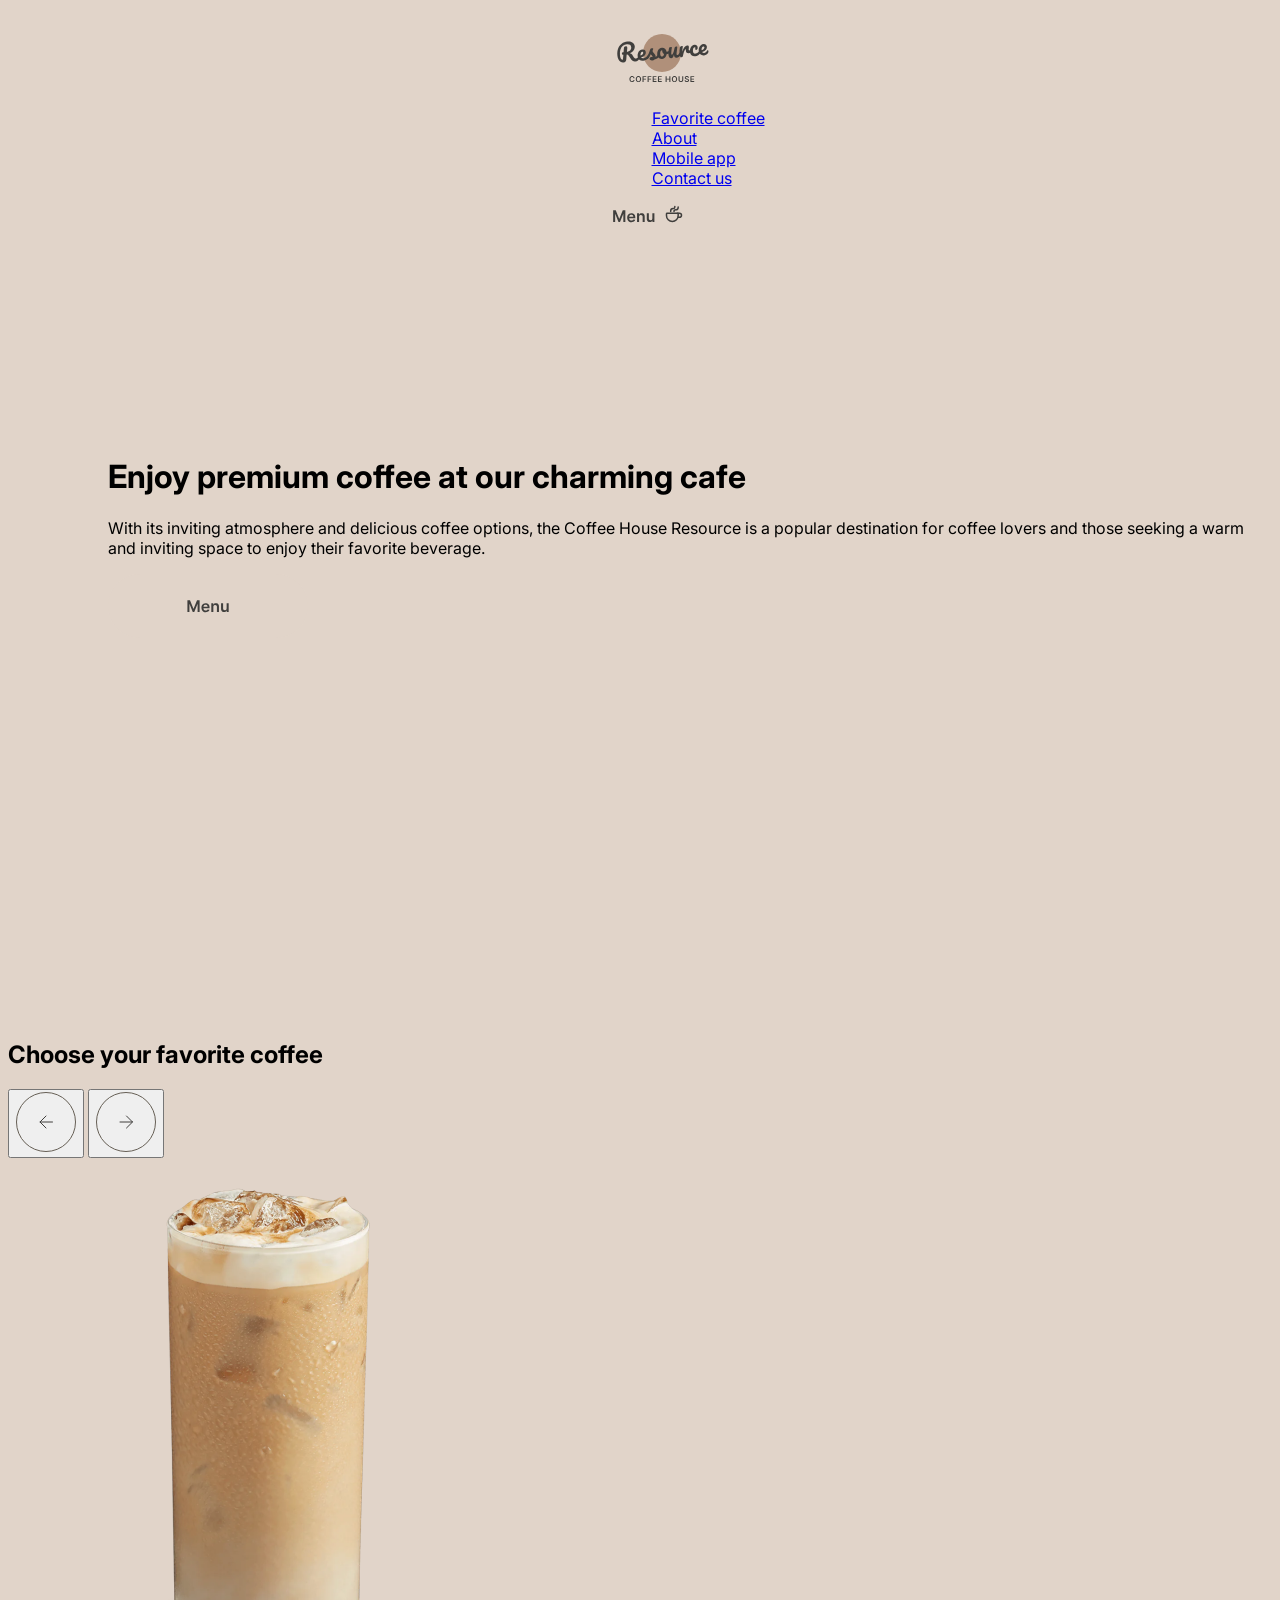
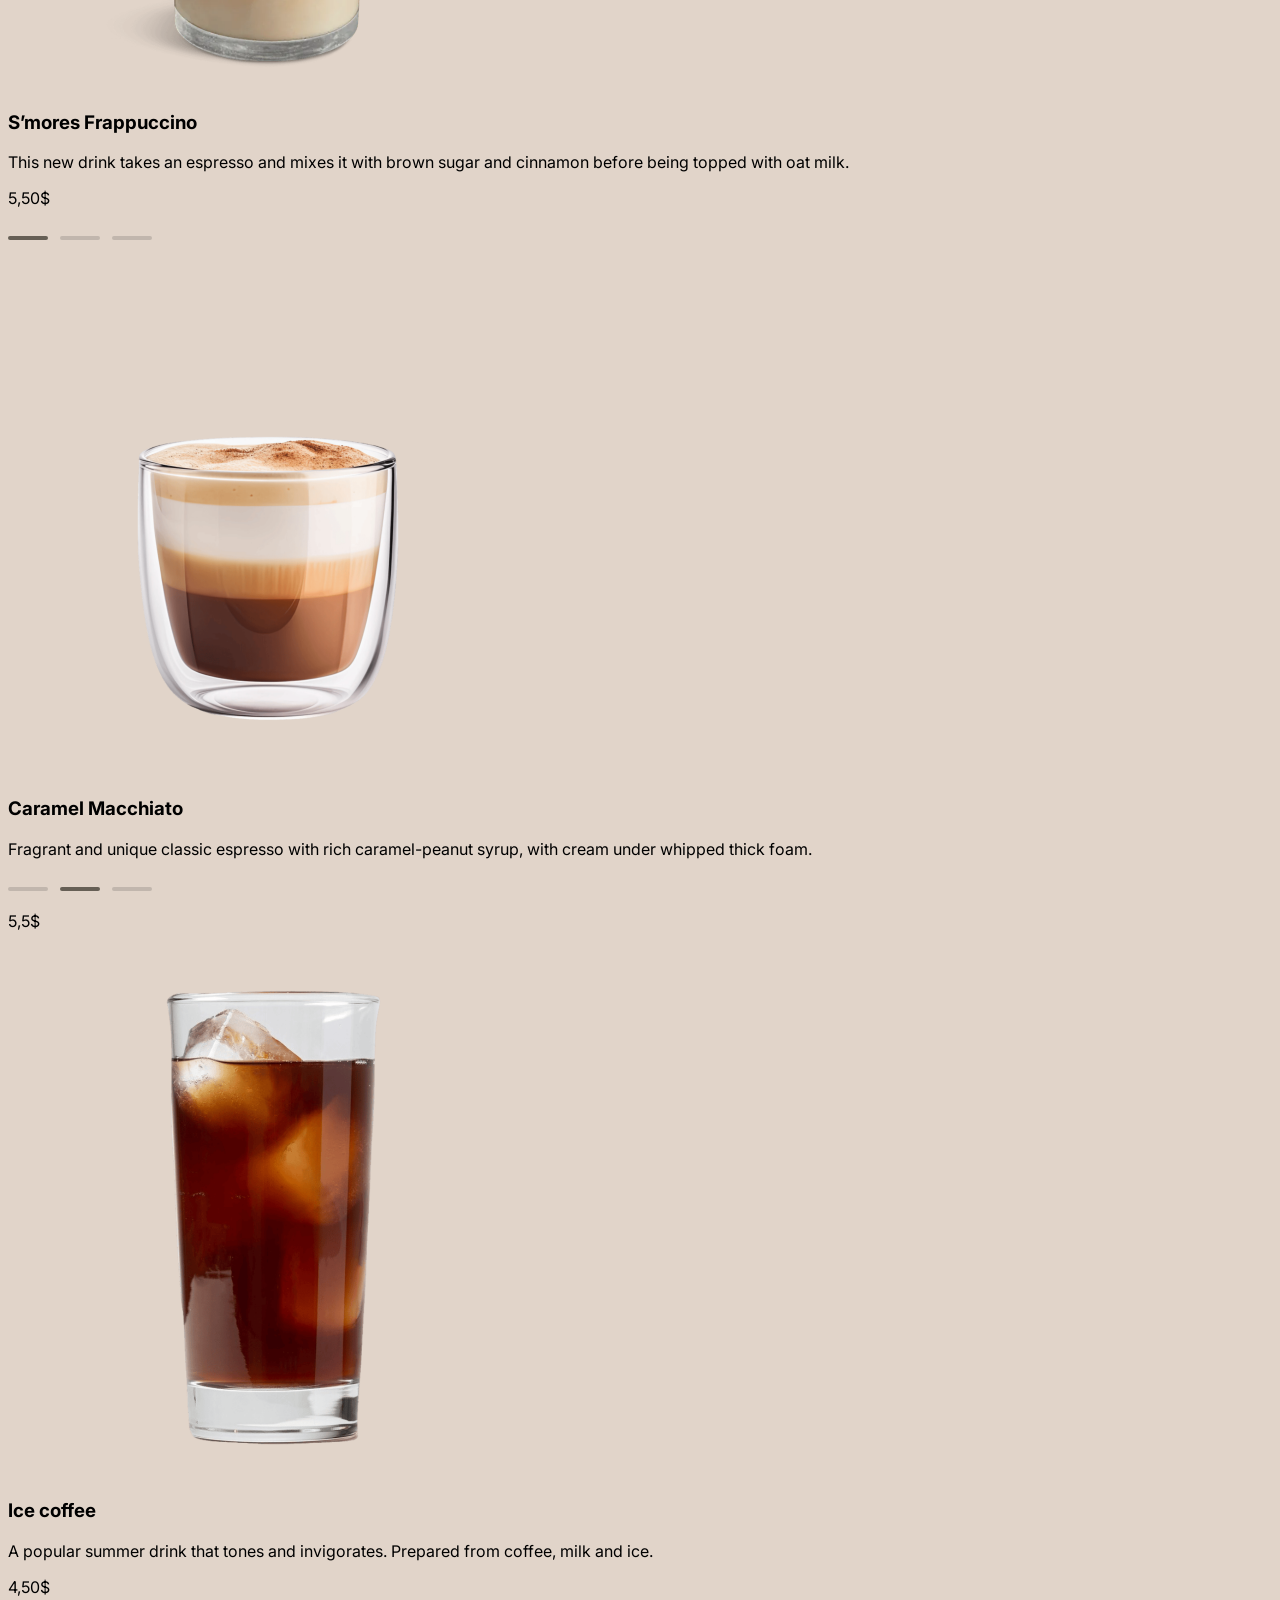
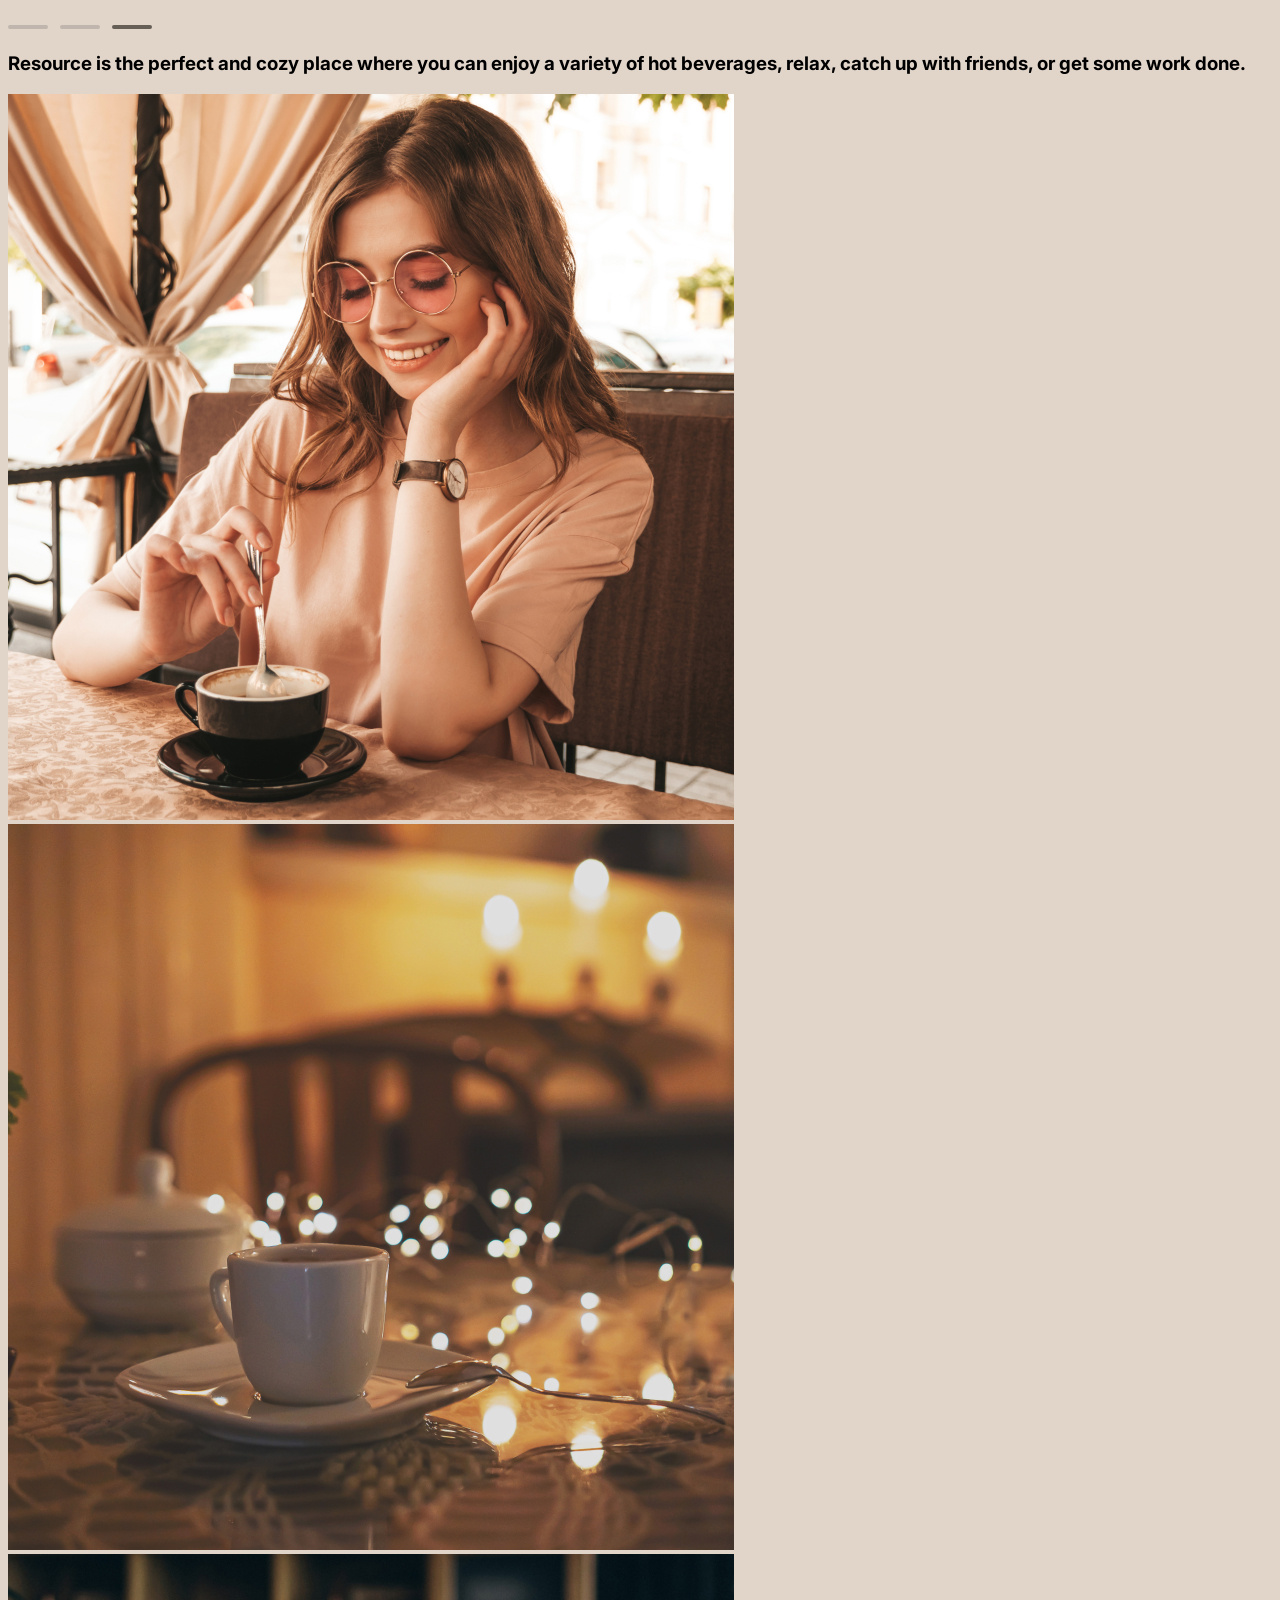
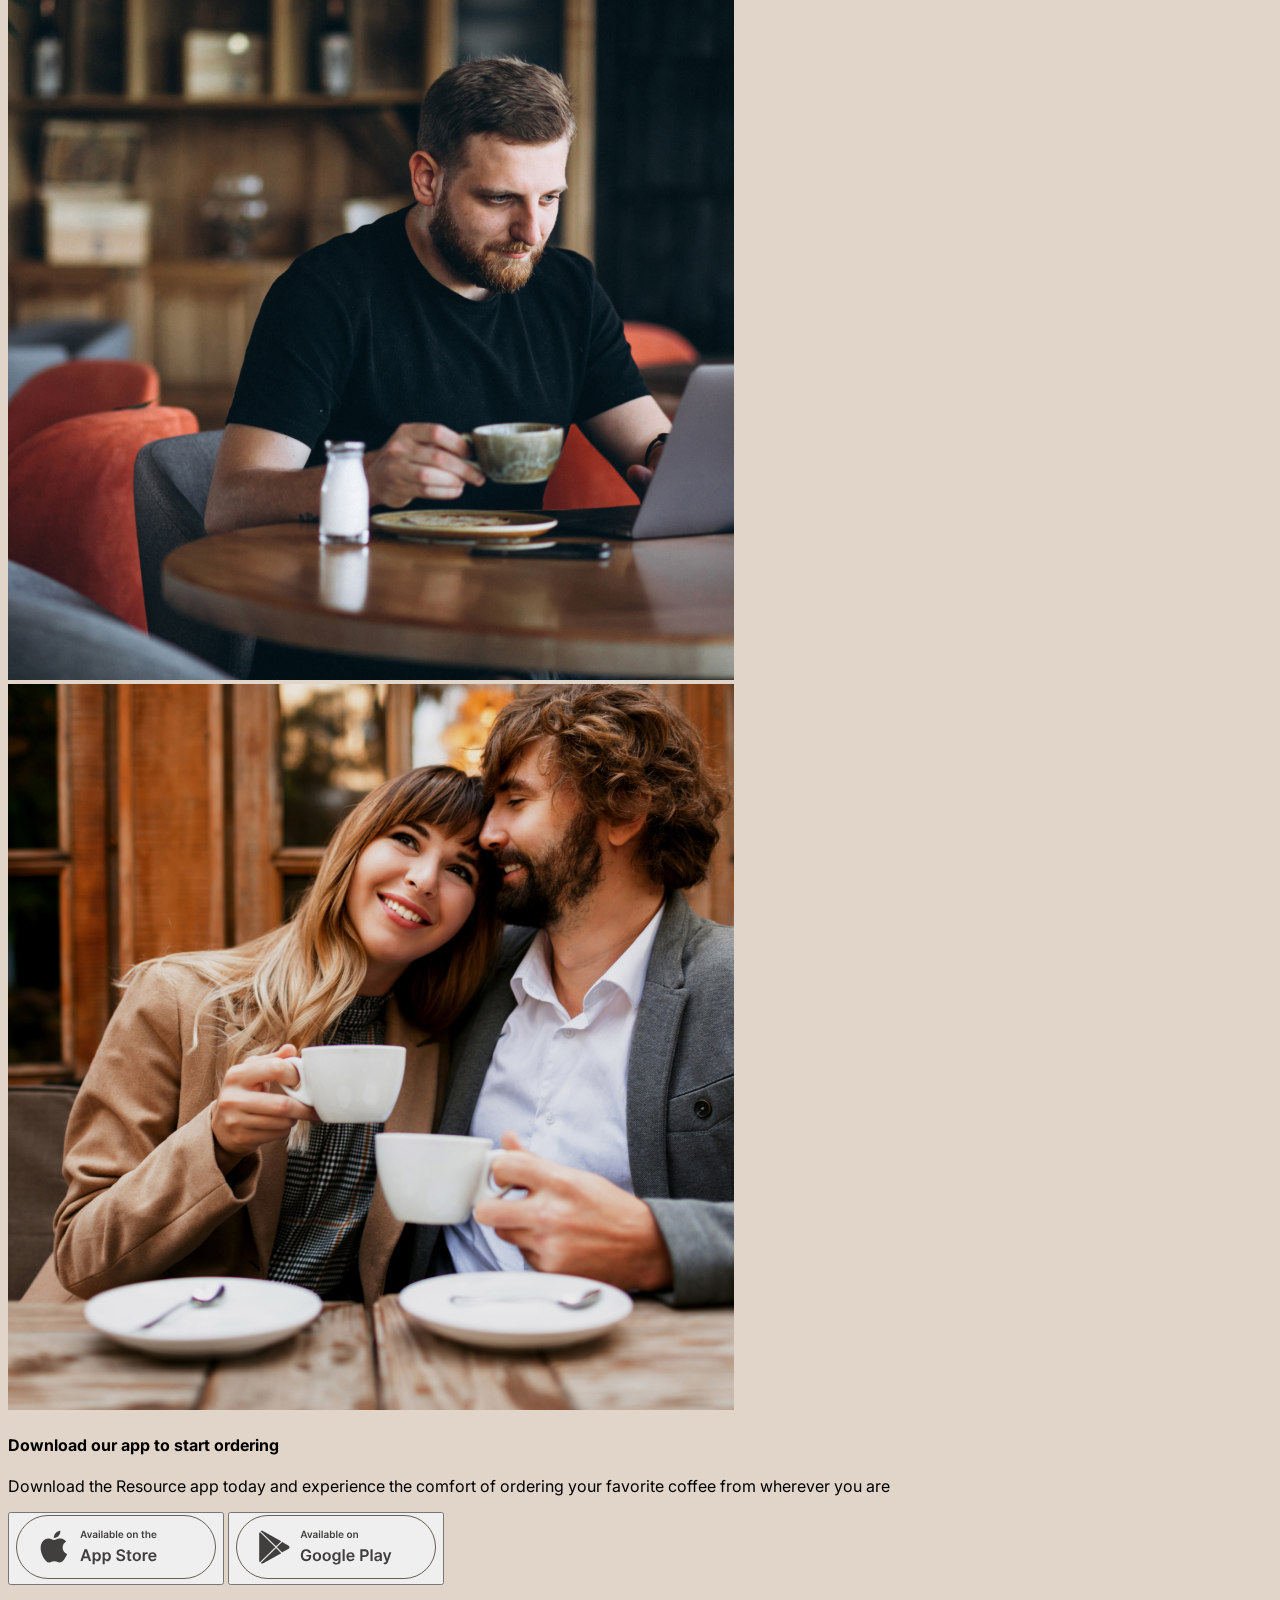
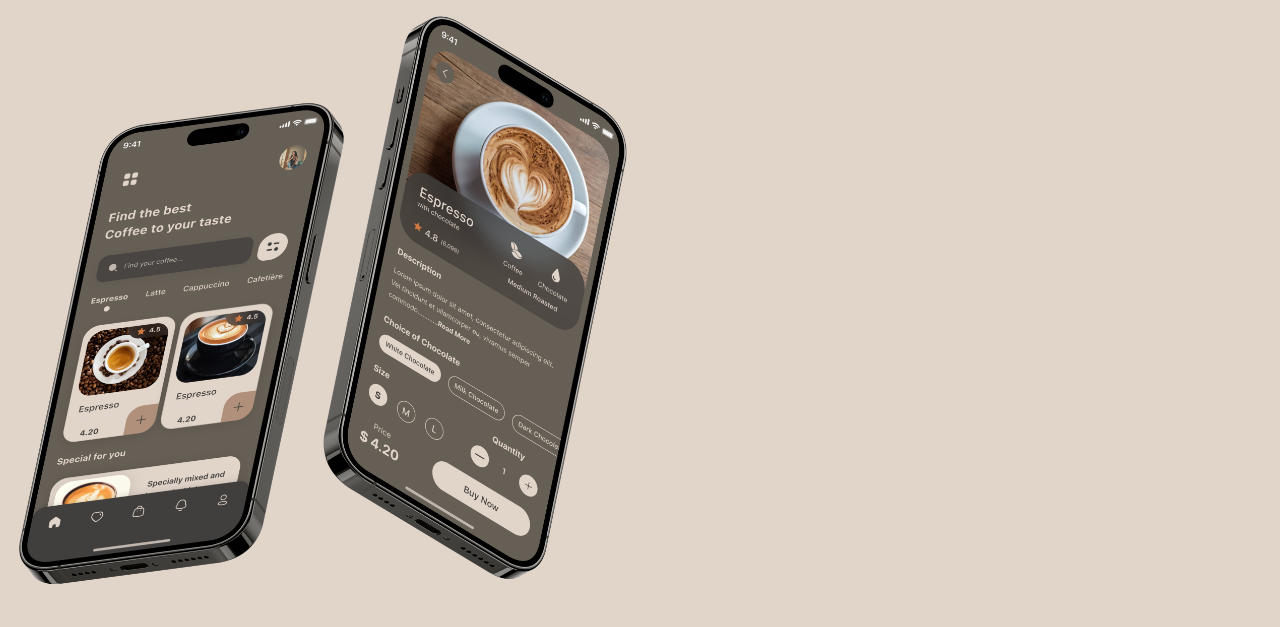
==== coffe house/index.html @ 12af587c "docs:add media" ====
<!DOCTYPE html>
<html lang="en">
<head>
    <meta charset="UTF-8">
    <meta name="viewport" content="width=device-width, initial-scale=1.0">
    <title>Coffee House</title>
    <link rel="preconnect" href="https://fonts.googleapis.com">
    <link rel="preconnect" href="https://fonts.gstatic.com" crossorigin>
    <link href="https://fonts.googleapis.com/css2?family=Cormorant+Garamond:ital,wght@0,300..700;1,300..700&family=Cutive+Mono&family=Inter:ital,opsz,wght@0,14..32,100..900;1,14..32,100..900&display=swap" rel="stylesheet">
    <link rel="stylesheet" href="style.css">
</head>
<body>
    <header class="header">
        <div class="container">
            <div class="header-inner">

                <a class="logo" href="#">
                    <img src="logo.svg" alt="coffee logo" width="100px" height="60px">
                </a>
                <nav class="navigation">
                    <ul class="menu_list" style="list-style-type:none">
                        <li class="menu_name">
                            <a class="menu_link" href="#">
                            Favorite coffee
                            </a>
                        </li>
                        <li class="menu_name">
                            <a class="menu_link" href="#">
                            About
                            </a>
                        </li>
                        <li class="menu_name">
                            <a class="menu_link" href="#">
                            Mobile app
                            </a>
                        </li>
                        <li class="menu_name">
                            <a class="menu_link" href="#">
                            Contact us
                            </a>
                        </li>
                </nav>
                        <a class="menu_item" href="#">
                            <img src="menu-item.svg" alt="menu coffee cup">
                        </a>
                        </div>

                <div class="container-hero">
                    <video class="background-video" autoplay muted loop>
                        <source src="video.mp4" type="video/mp4">
                    </video>
                    <h1><span>Enjoy</span> premium coffee at our charming cafe</h1>
                    <p class="content">With its inviting atmosphere and delicious coffee options, the Coffee House Resource is a popular destination for coffee lovers and those seeking a warm and inviting space to enjoy their favorite beverage.</p>
                    <a class="button-primary" href="#">
                        <img src="State=default (1).svg" alt="button-primary">
                    </a>
                </div>
            </div>
        </div>
    </header>
        <main>
            <section class="favorite-coffe">
                <h2>Choose your <span>favorite</span> coffee</h2>
                <div class="slider-outer-container">
                    <div class="slider-inner-container">
                        <button class="button-left" aria-label="Back">
                            <img src="button-icon-dark-left.svg" alt="left button">
                        </button>
                        <button class="button-right" aria-label="Next">
                            <img src="button-icon-dark-right.svg" alt="right-button">
                        </button>
                        <div class="slide-1"><img src="coffee-slider-1.svg" alt="Coffee 1">
                            <h3>S’mores Frappuccino</h3>
                            <p>This new drink takes an espresso and mixes it with brown sugar and cinnamon before being topped with oat milk.</p>
                            <p>5,50$</p>
                            <img src="controls.svg" alt="controls">
                         </div>
                        <div class="slide-2"><img src="coffee-slider-2.svg" alt="Coffee 2">
                        <h3>Caramel Macchiato</h3>
                        <p>Fragrant and unique classic espresso with rich caramel-peanut syrup, with cream under whipped thick foam.</p>
                        <img src="controls-2.svg" alt="controls2">
                        <p>5,5$</p>
                        </div>
                        <div class="slide-3"><img src="coffee-slider-3.svg" alt="Coffee 3">
                        <h3>Ice coffee</h3>
                        <p>A popular summer drink that tones and invigorates. Prepared from coffee, milk and ice.</p>
                        <p>4,50$</p>
                        <img src="controls 3.svg" alt="controls3">
                        </div>
            </section>
            <section class="about">
                <h3>Resource is <span>the perfect and cozy place</span> where you can enjoy a variety of hot beverages, relax, catch up with friends, or get some work done.</h3>
                <div class=container-about>
                    <div class="left-column">
                        <img src="about-1.jpg" alt="girl">
                        <img src="about-2.jpg" alt="coffee">
                    </div>
                    <div class="right-column">
                        <img src="about-3.jpg" alt="men">
                        <img src="about-4.jpg" alt="couple">
                    </div>
                </div>
            </section>
            <section class="mobile-app">
                <div class="container-mobile-app">
                    <div class="mobile-left">
                        <h4><span>Download</span> our app to start ordering</h4>
                        <p>Download the Resource app today and experience the comfort of ordering your favorite coffee from wherever you are</p>
                        <div class="app-links">
                            <button class="app-store" aria-label="App store">
                                <img src="app store.svg" alt="app store">
                            </button>
                            <button class="google-play" aria-label="Google play">
                                <img src="google.svg" alt="google play">
                            </button>
                        </div>
                    </div>
                    <div class="mobile-right">
                        <img src="mobile-screens.svg" alt="mobile screen">
                    </div>
                </div>
            </section>
        </main>
        <footer>

        </footer>
    </body>
</html>
---- coffe house/style.css ----
html {
  background-color: #E1D4C9;
  font-family: "Inter", sans-serif;
  scroll-behavior: smooth;
}
html ::-webkit-scrollbar {
  display: none;
}

.header {
  display: flex;
  align-items: center;
  gap 20px;
  align-self: stretch;
  box-sizing: border-box;
}
.container {
  display: flex;
  max-width: 1440px;
  padding: 20px 0px 40px 0px;
  flex-direction: column;
  align-items: center;
  gap: 100px;
  margin-left: auto;
  margin-right: auto;
}
.header_container {
display: flex;
justify-content: space-between;
margin: 20px auto;
padding: 15px;
align-items: center;
}
.background-video {
  position: absolute;
  right: 0;
  bottom: 0;
  width: 1360px;
  height: 644px;
  z-index: -1;
}

.container-hero {
  position: relative;
  width: 1360px;
  height: 644px;
  border-radius: 40px;
  overflow: hidden;
  padding: 100px;
  box-sizing: border-box;
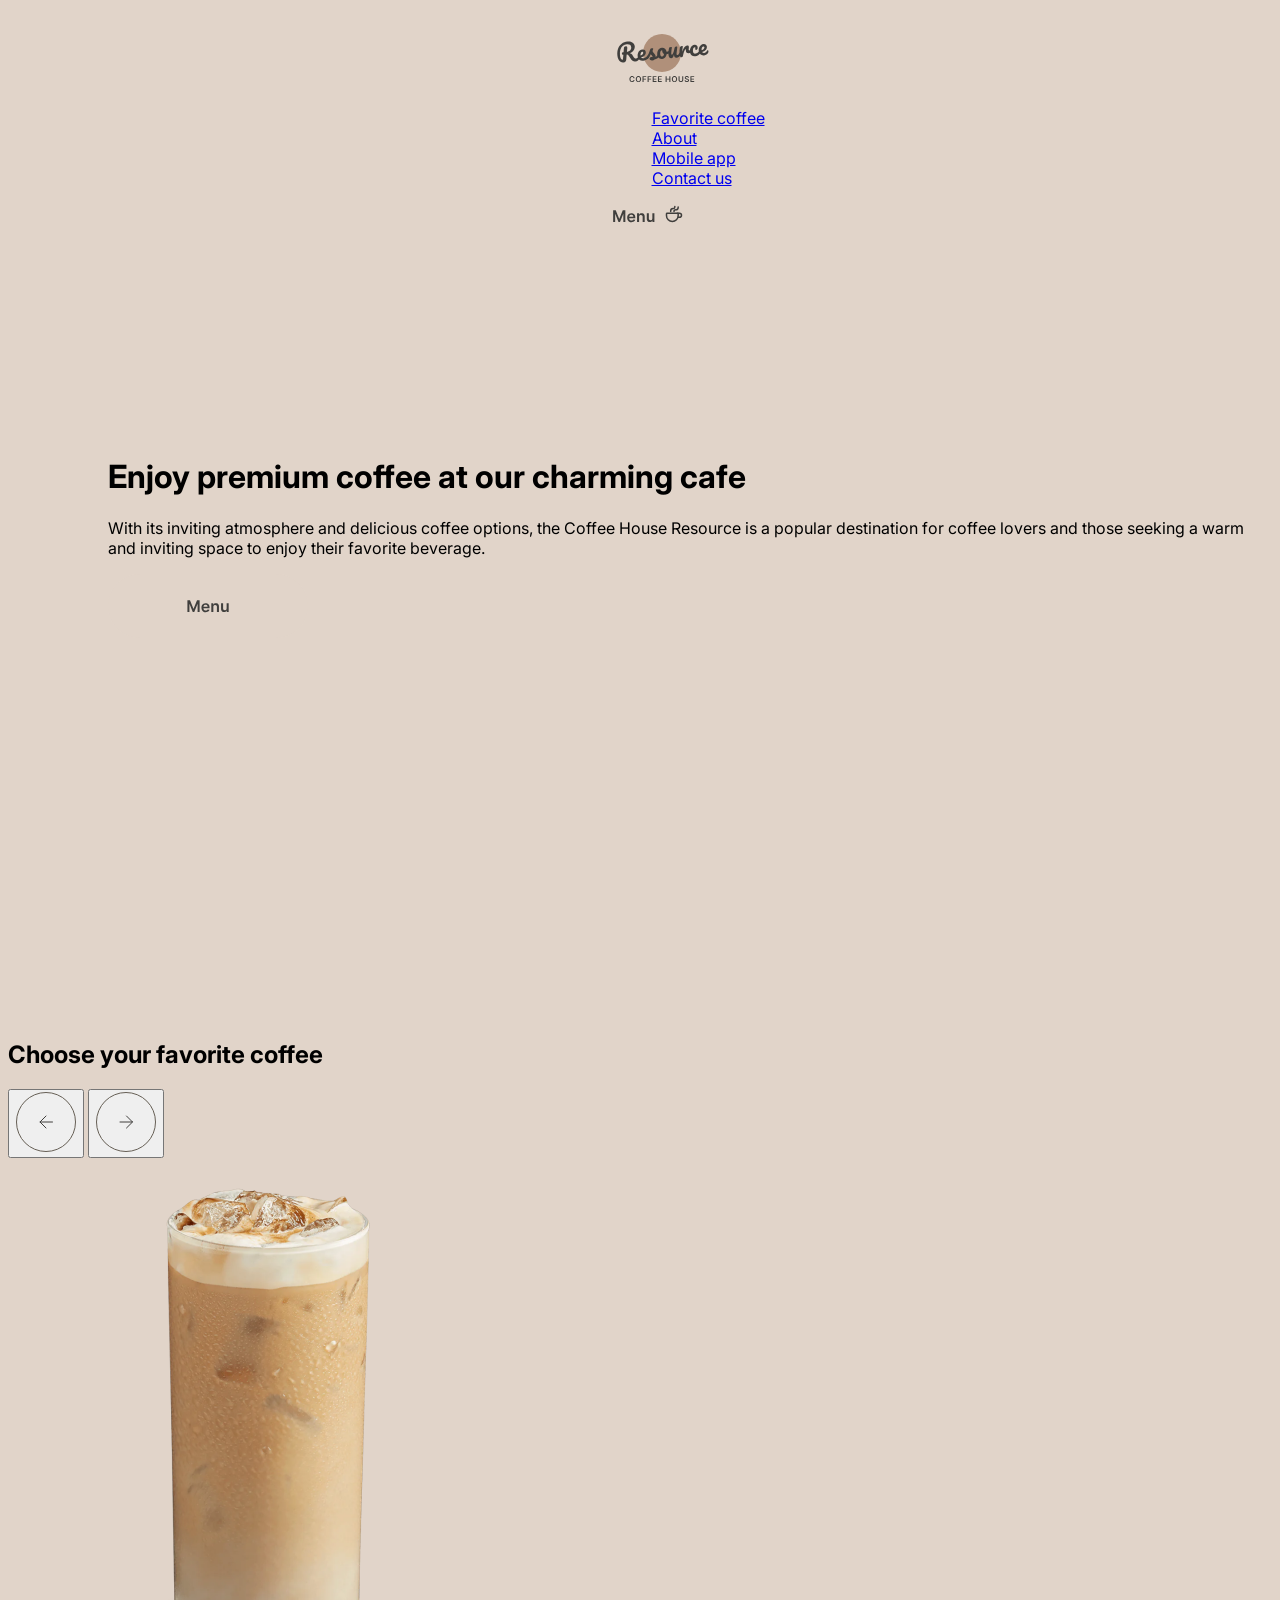
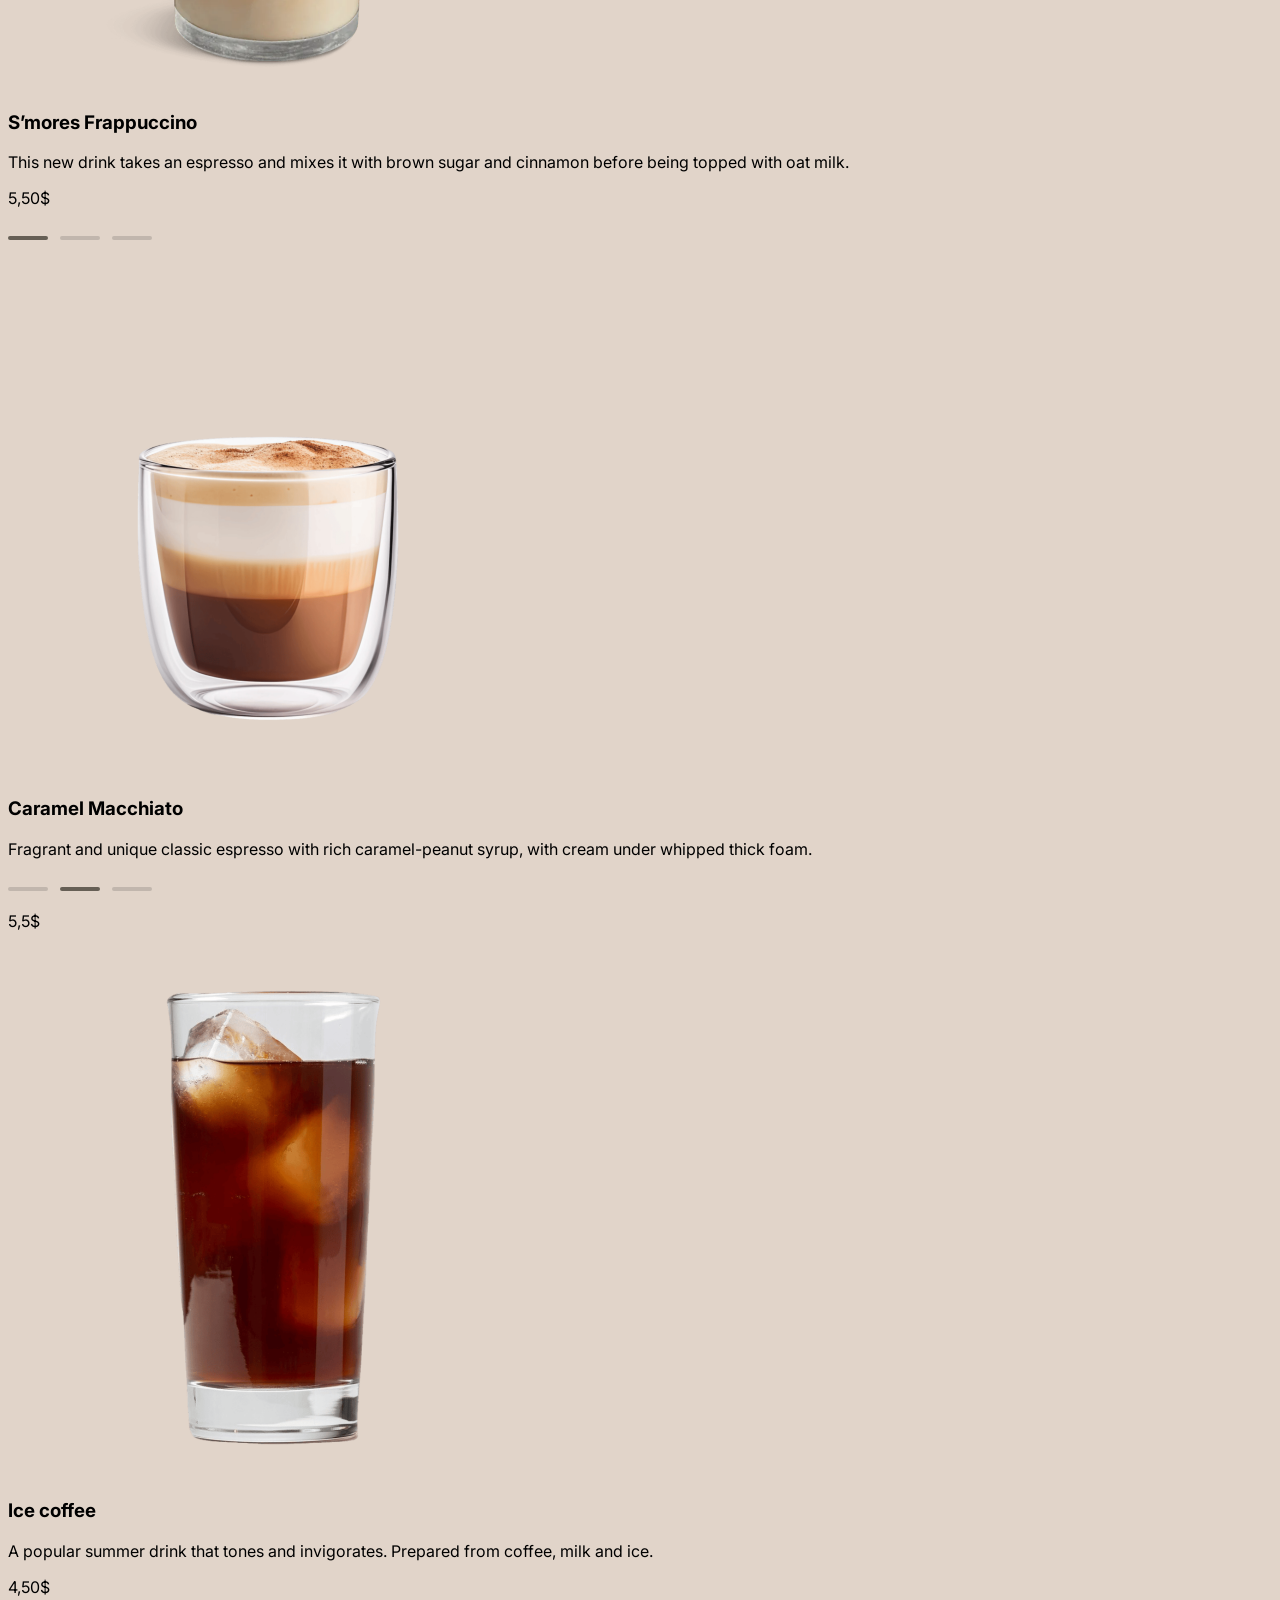
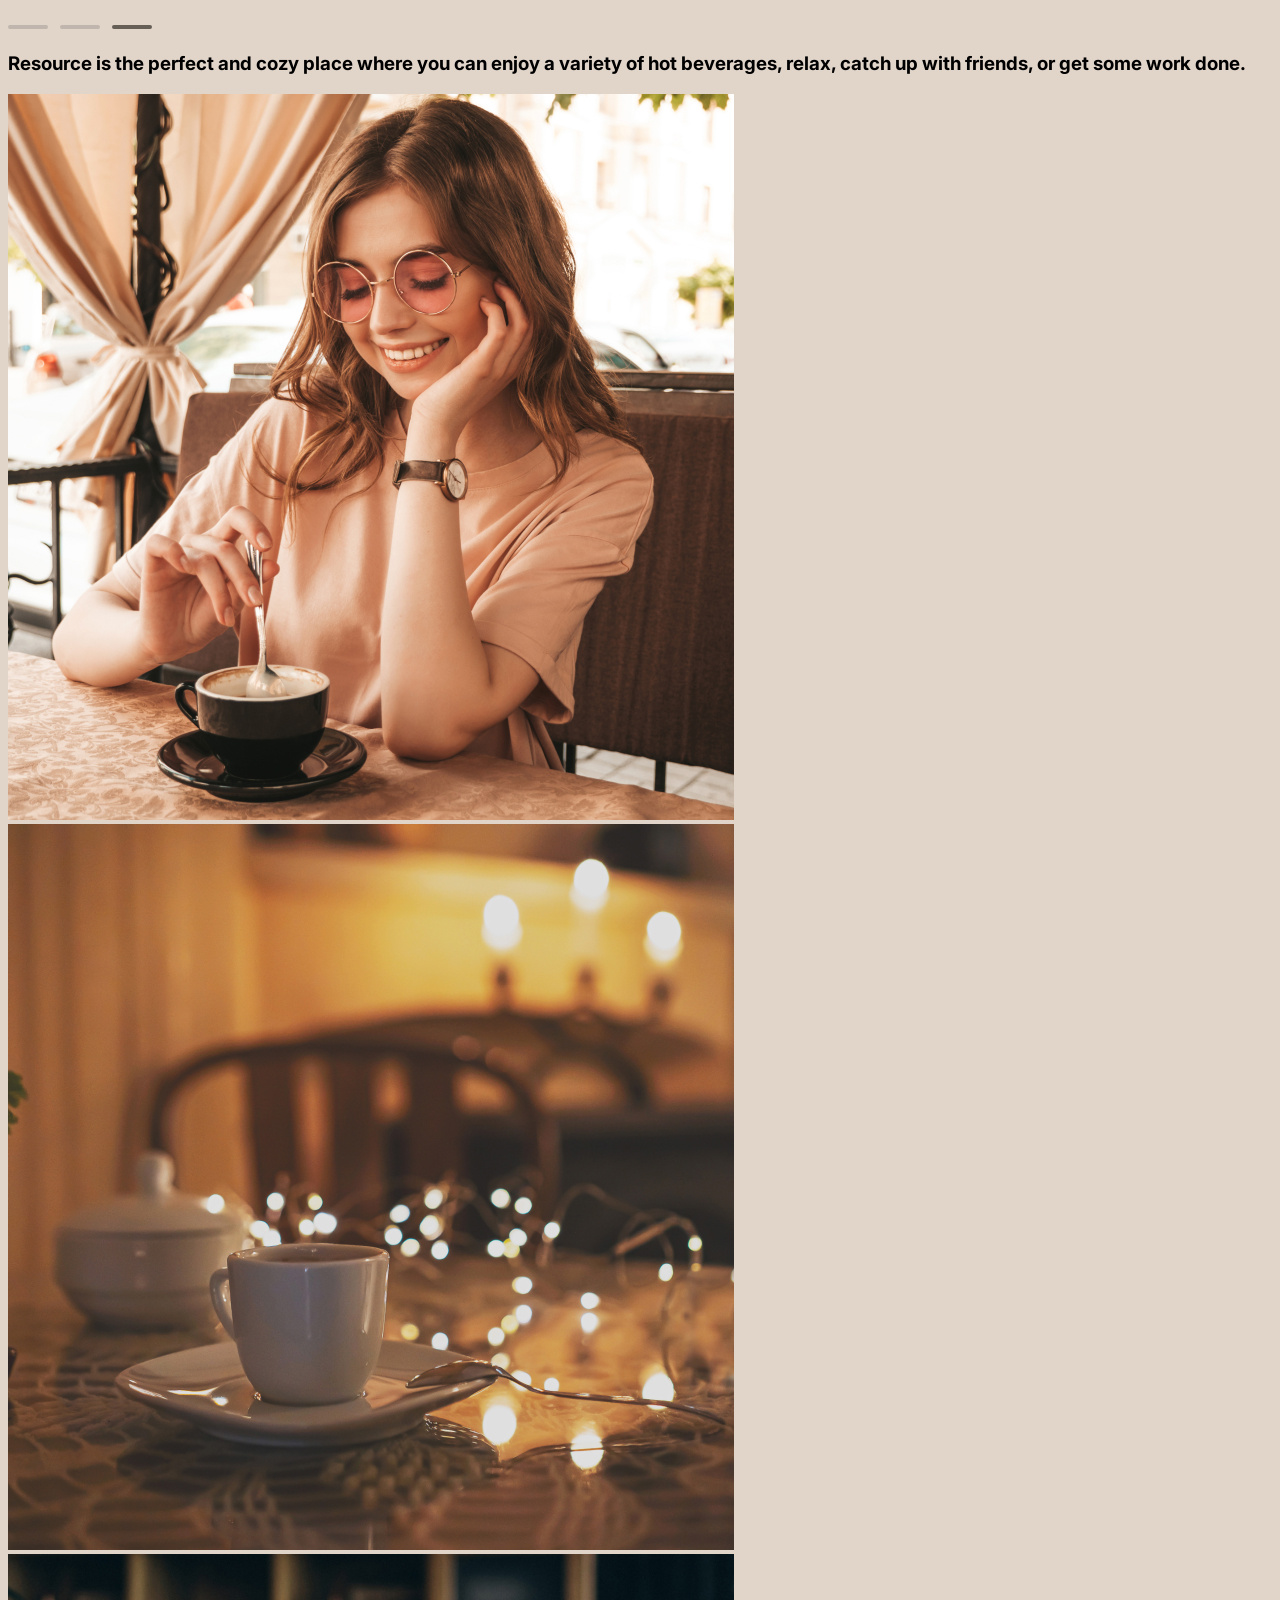
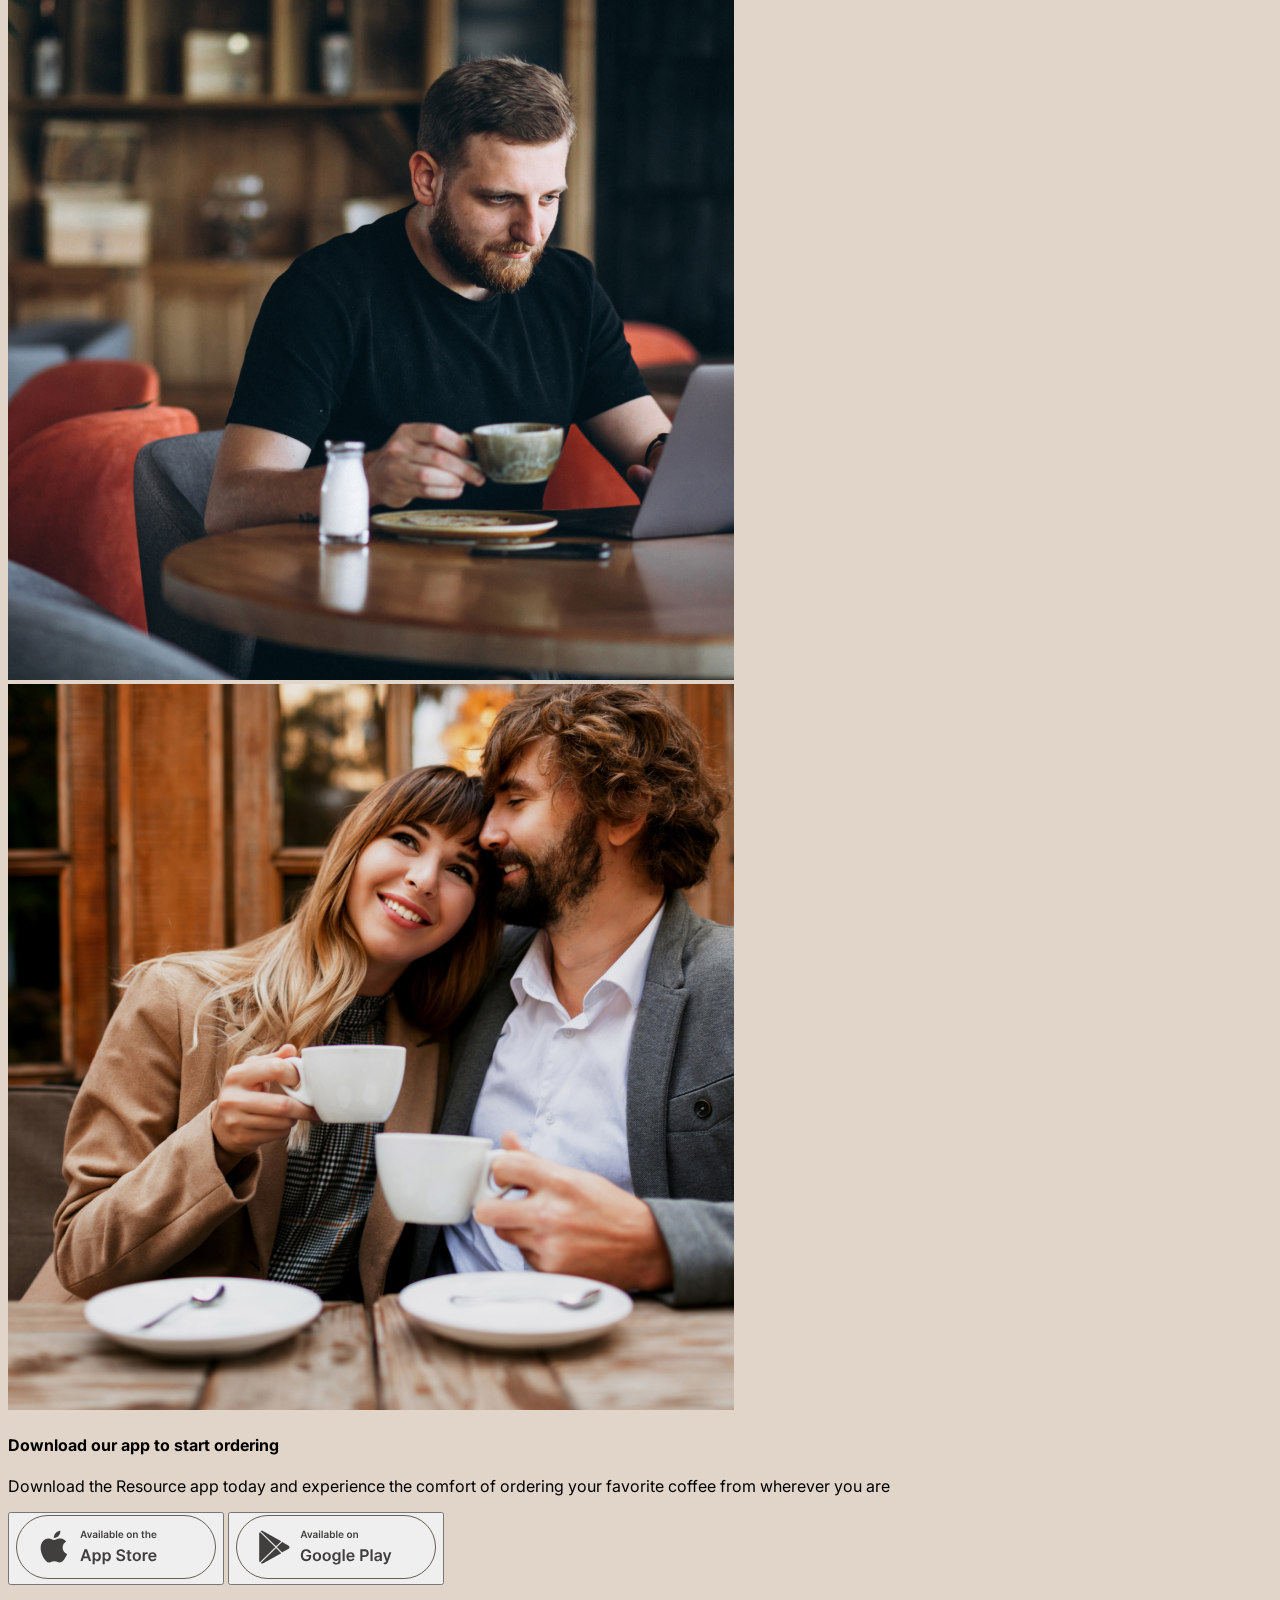
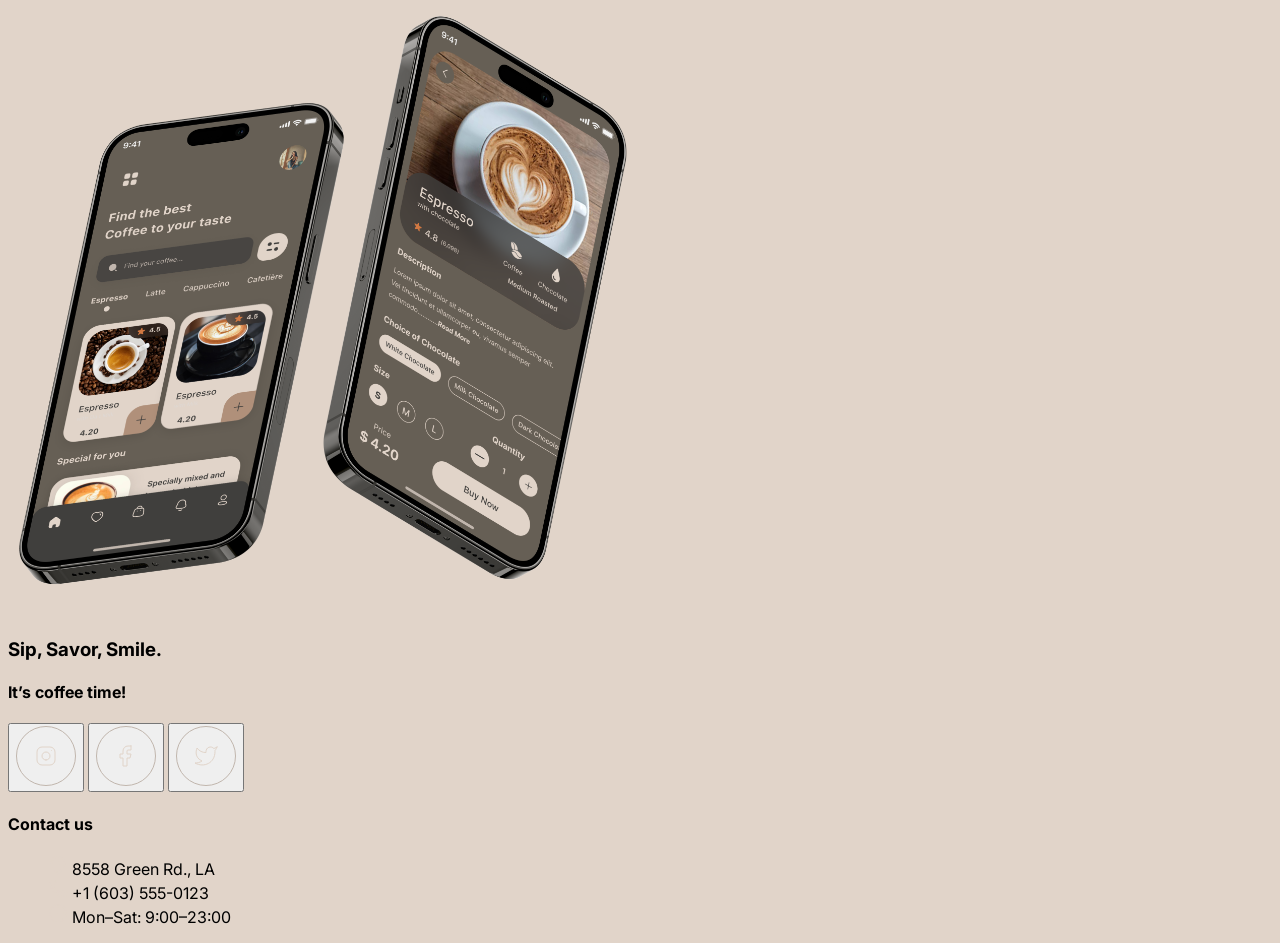
==== commit c8994458: "docs:add footer" ====
--- a/coffe house/index.html
+++ b/coffe house/index.html
@@ -3,6 +3,7 @@
 <head>
     <meta charset="UTF-8">
     <meta name="viewport" content="width=device-width, initial-scale=1.0">
+    <link rel="icon" type="image/png" sizes="32x32" href="favicon-32x32.png">
     <title>Coffee House</title>
     <link rel="preconnect" href="https://fonts.googleapis.com">
     <link rel="preconnect" href="https://fonts.gstatic.com" crossorigin>
@@ -122,7 +123,25 @@
             </section>
         </main>
         <footer>
-
+            <div class="footer-inner">
+                <div class="footer-left">
+                    <h3>Sip, Savor, Smile.</h3>
+                    <h4>It’s coffee time!</h4>
+            <div class="social-media">
+                <button><img src="button-icon-light_inst.svg" alt="instagram"></button>
+                <button><img src="button-icon-light_fb.svg" alt="'facebook"></button>
+                <button><img src="button-icon-light_tw.svg" alt="teitter"></button>
+            </div>
+            </div>
+            <div class="footer-right">
+                <h4>Contact us</h4>
+                <ul class="contacts" style="list-style-type:none">
+                    <li><img src="pin-alt.svg" alt="location">  8558 Green Rd.,  LA</li>
+                    <li><img src="phone.svg" alt="phone"> +1 (603) 555-0123</li>
+                    <li><img src="clock.svg" alt="clock"> Mon–Sat: 9:00–23:00</li>
+                    </ul>
+            </div>
+            </div>
         </footer>
     </body>
 </html>
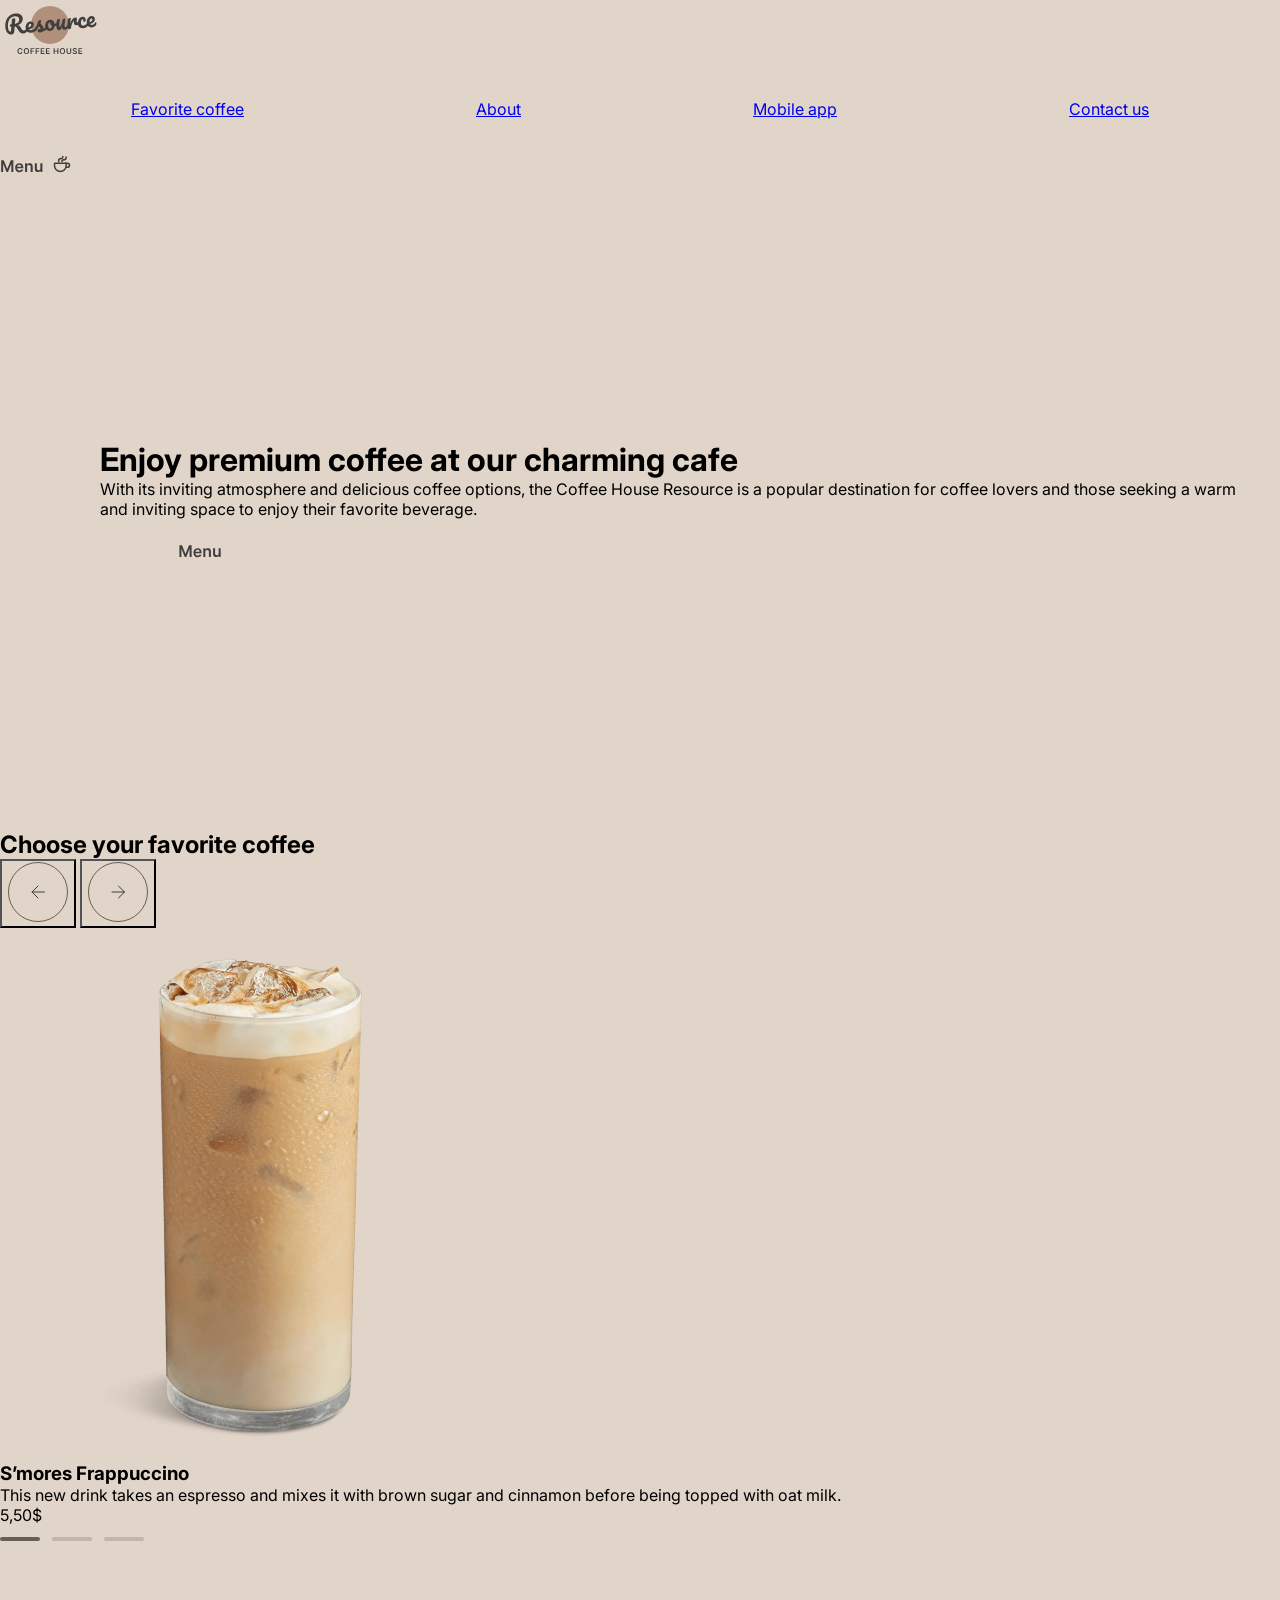
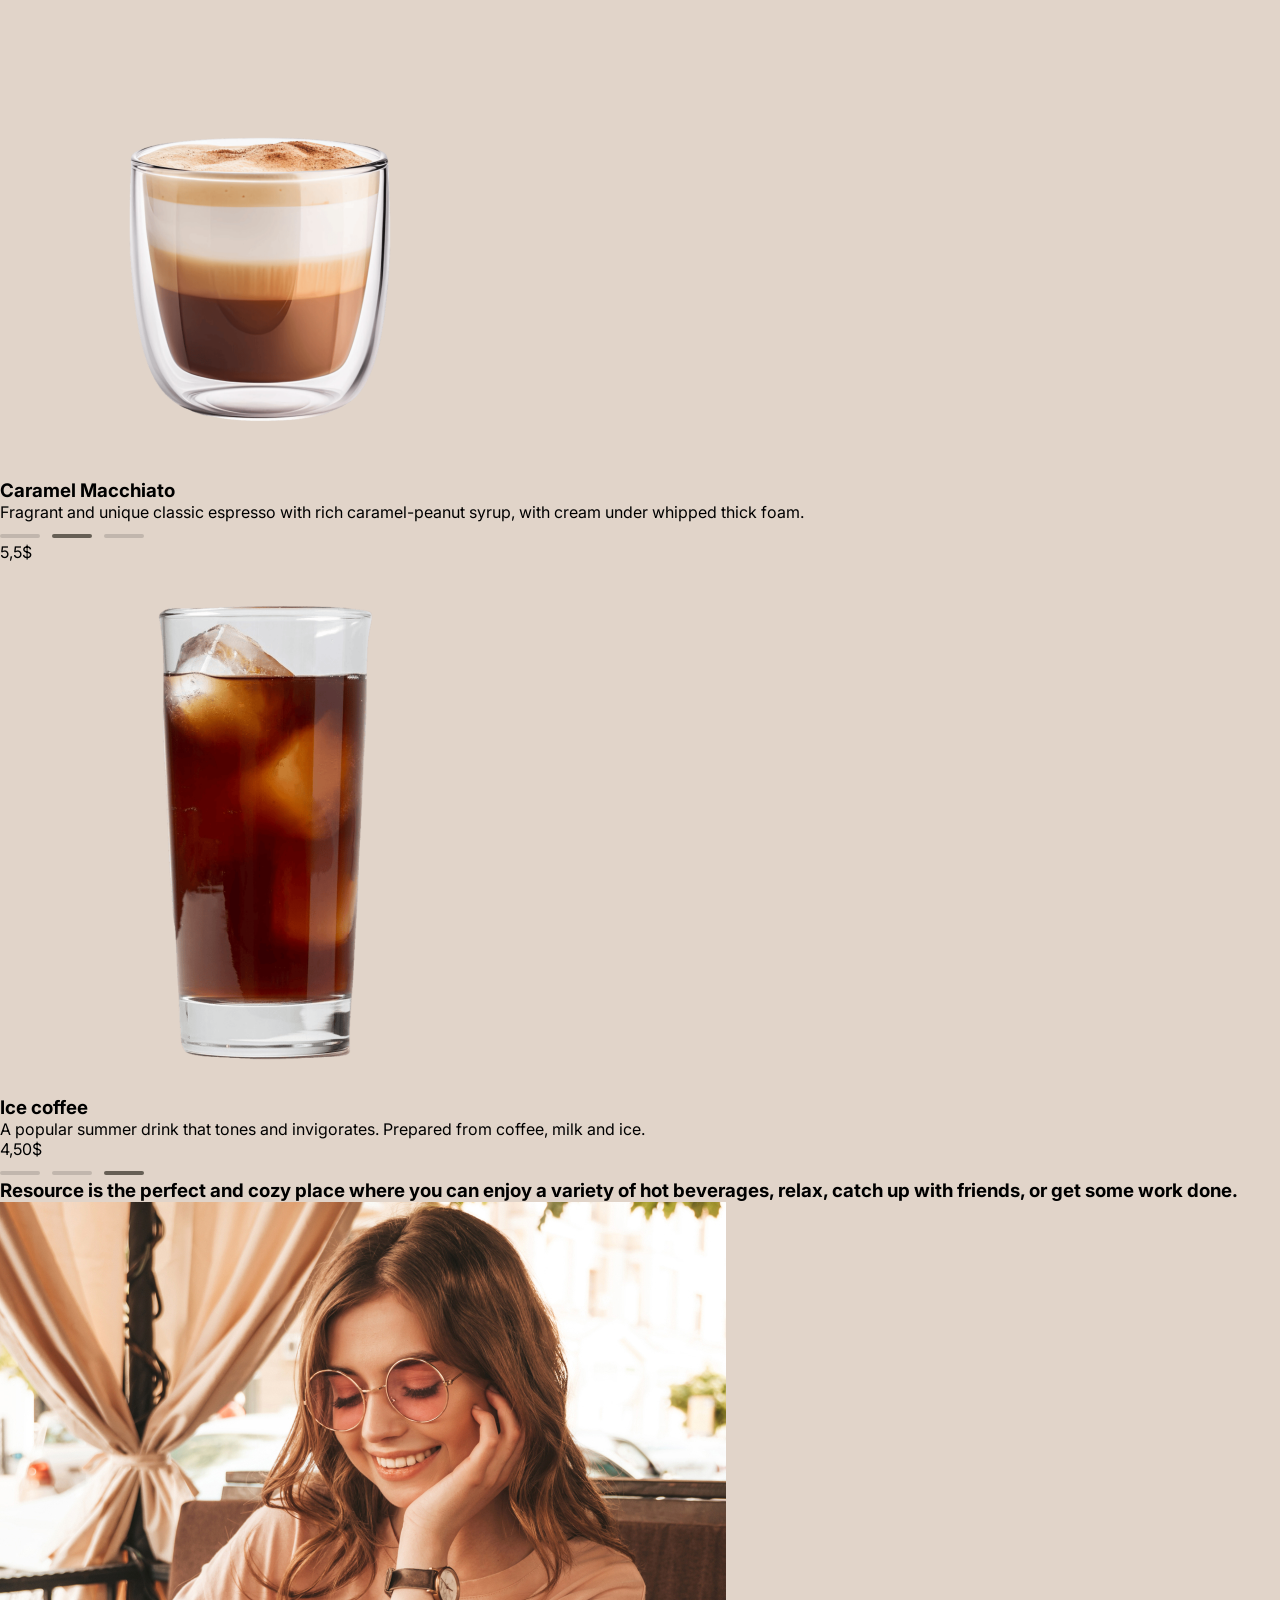
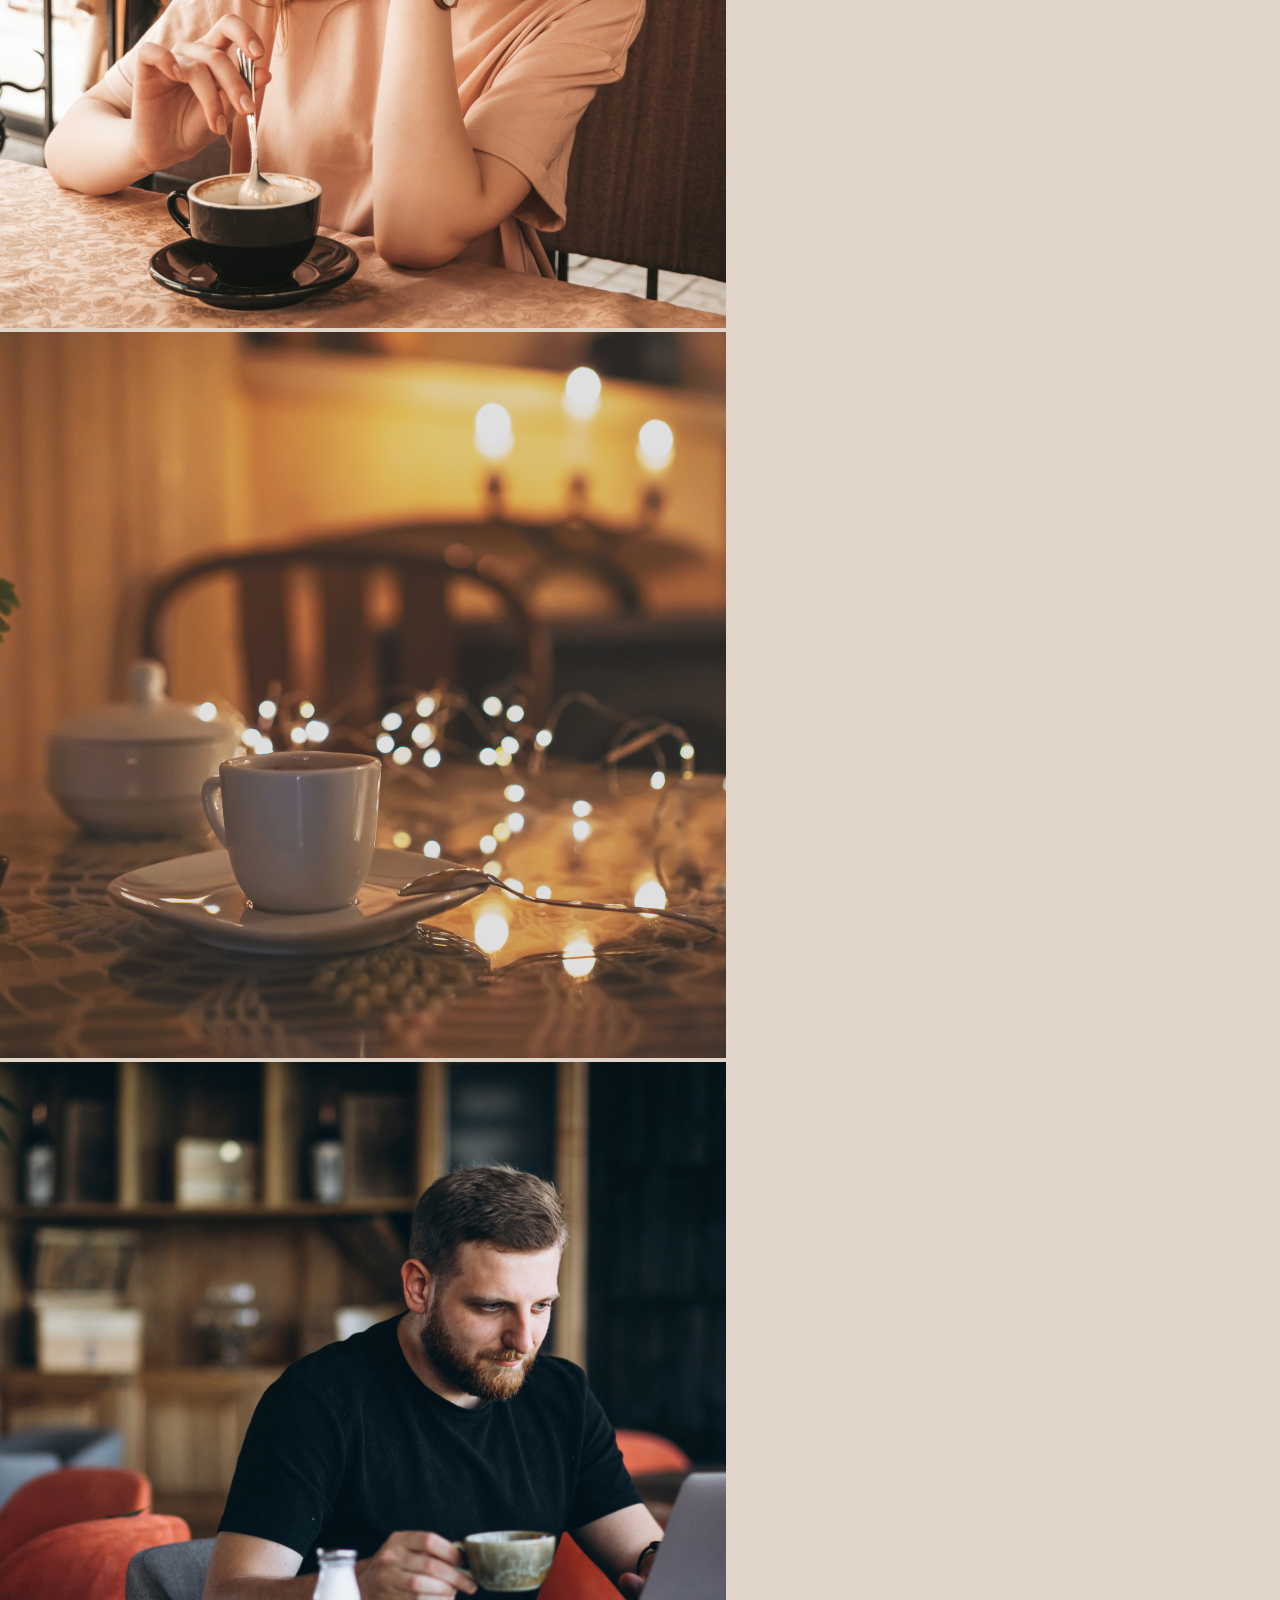
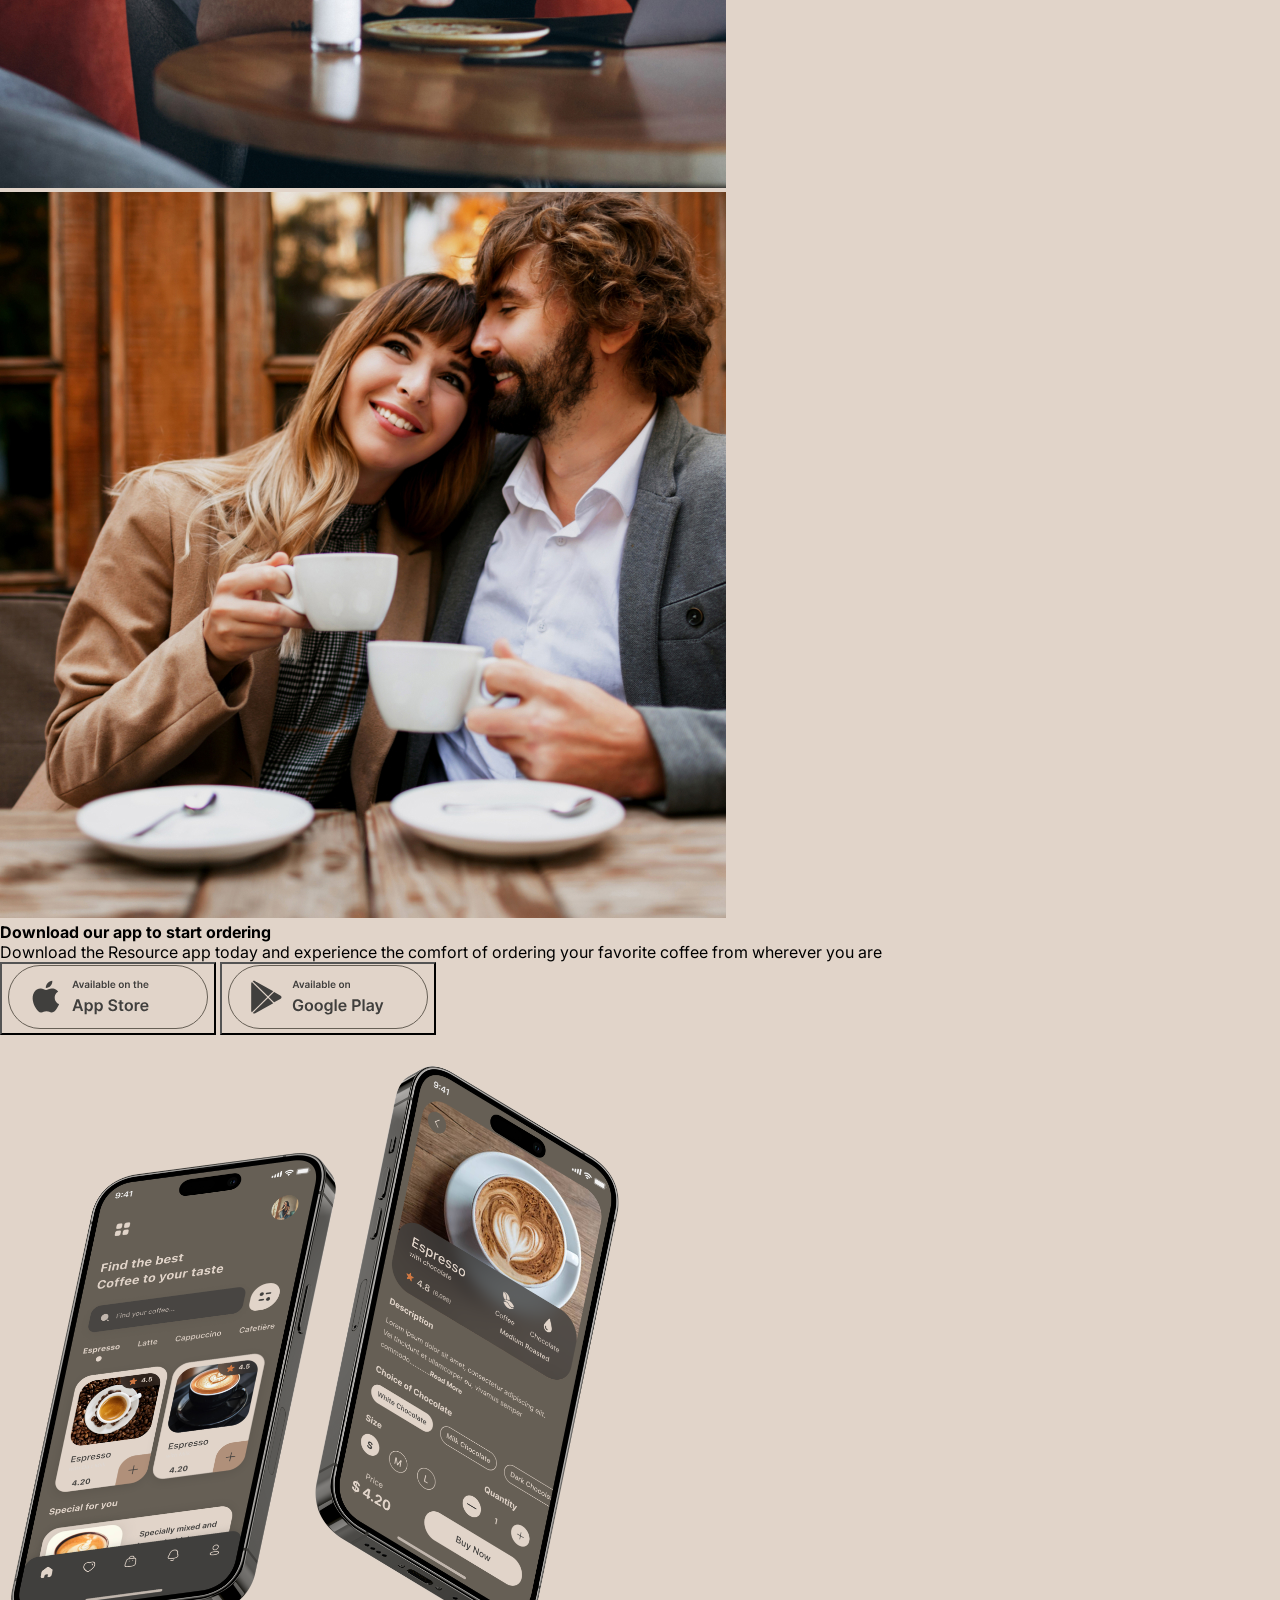
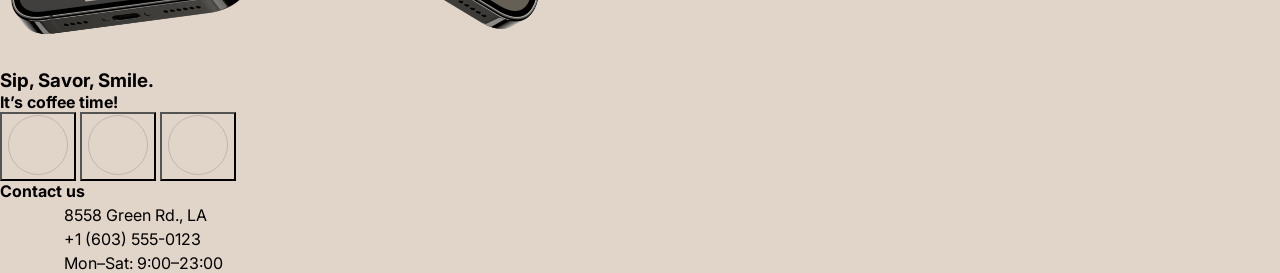
==== commit 42423b88: "docs:add css file" ====
--- a/coffe house/index.html
+++ b/coffe house/index.html
@@ -14,7 +14,6 @@
     <header class="header">
         <div class="container">
             <div class="header-inner">
-
                 <a class="logo" href="#">
                     <img src="logo.svg" alt="coffee logo" width="100px" height="60px">
                 </a>
@@ -40,12 +39,14 @@
                             Contact us
                             </a>
                         </li>
+                        </ul>
                 </nav>
                         <a class="menu_item" href="#">
                             <img src="menu-item.svg" alt="menu coffee cup">
                         </a>
                         </div>
-
+                    </header>
+                    <main>
                 <div class="container-hero">
                     <video class="background-video" autoplay muted loop>
                         <source src="video.mp4" type="video/mp4">
@@ -58,8 +59,6 @@
                 </div>
             </div>
         </div>
-    </header>
-        <main>
             <section class="favorite-coffe">
                 <h2>Choose your <span>favorite</span> coffee</h2>
                 <div class="slider-outer-container">
--- a/coffe house/style.css
+++ b/coffe house/style.css
@@ -1,4 +1,6 @@
-html {
+* {
+  margin: 0 auto;
+  max-width: 1440px;
   background-color: #E1D4C9;
   font-family: "Inter", sans-serif;
   scroll-behavior: smooth;
@@ -7,37 +9,21 @@
   display: none;
 }
 
-.header {
+.header
+.navigation
+.menu-item {
+  display: block;
+  position: relative;
+  width: 1360px;
+  height: 60px;
+  gap 40px;
+}
+.navigation ul{
   display: flex;
-  align-items: center;
-  gap 20px;
-  align-self: stretch;
-  box-sizing: border-box;
-}
-.container {
-  display: flex;
-  max-width: 1440px;
-  padding: 20px 0px 40px 0px;
-  flex-direction: column;
-  align-items: center;
-  gap: 100px;
-  margin-left: auto;
-  margin-right: auto;
-}
-.header_container {
-display: flex;
 justify-content: space-between;
 margin: 20px auto;
 padding: 15px;
 align-items: center;
-}
-.background-video {
-  position: absolute;
-  right: 0;
-  bottom: 0;
-  width: 1360px;
-  height: 644px;
-  z-index: -1;
 }
 
 .container-hero {
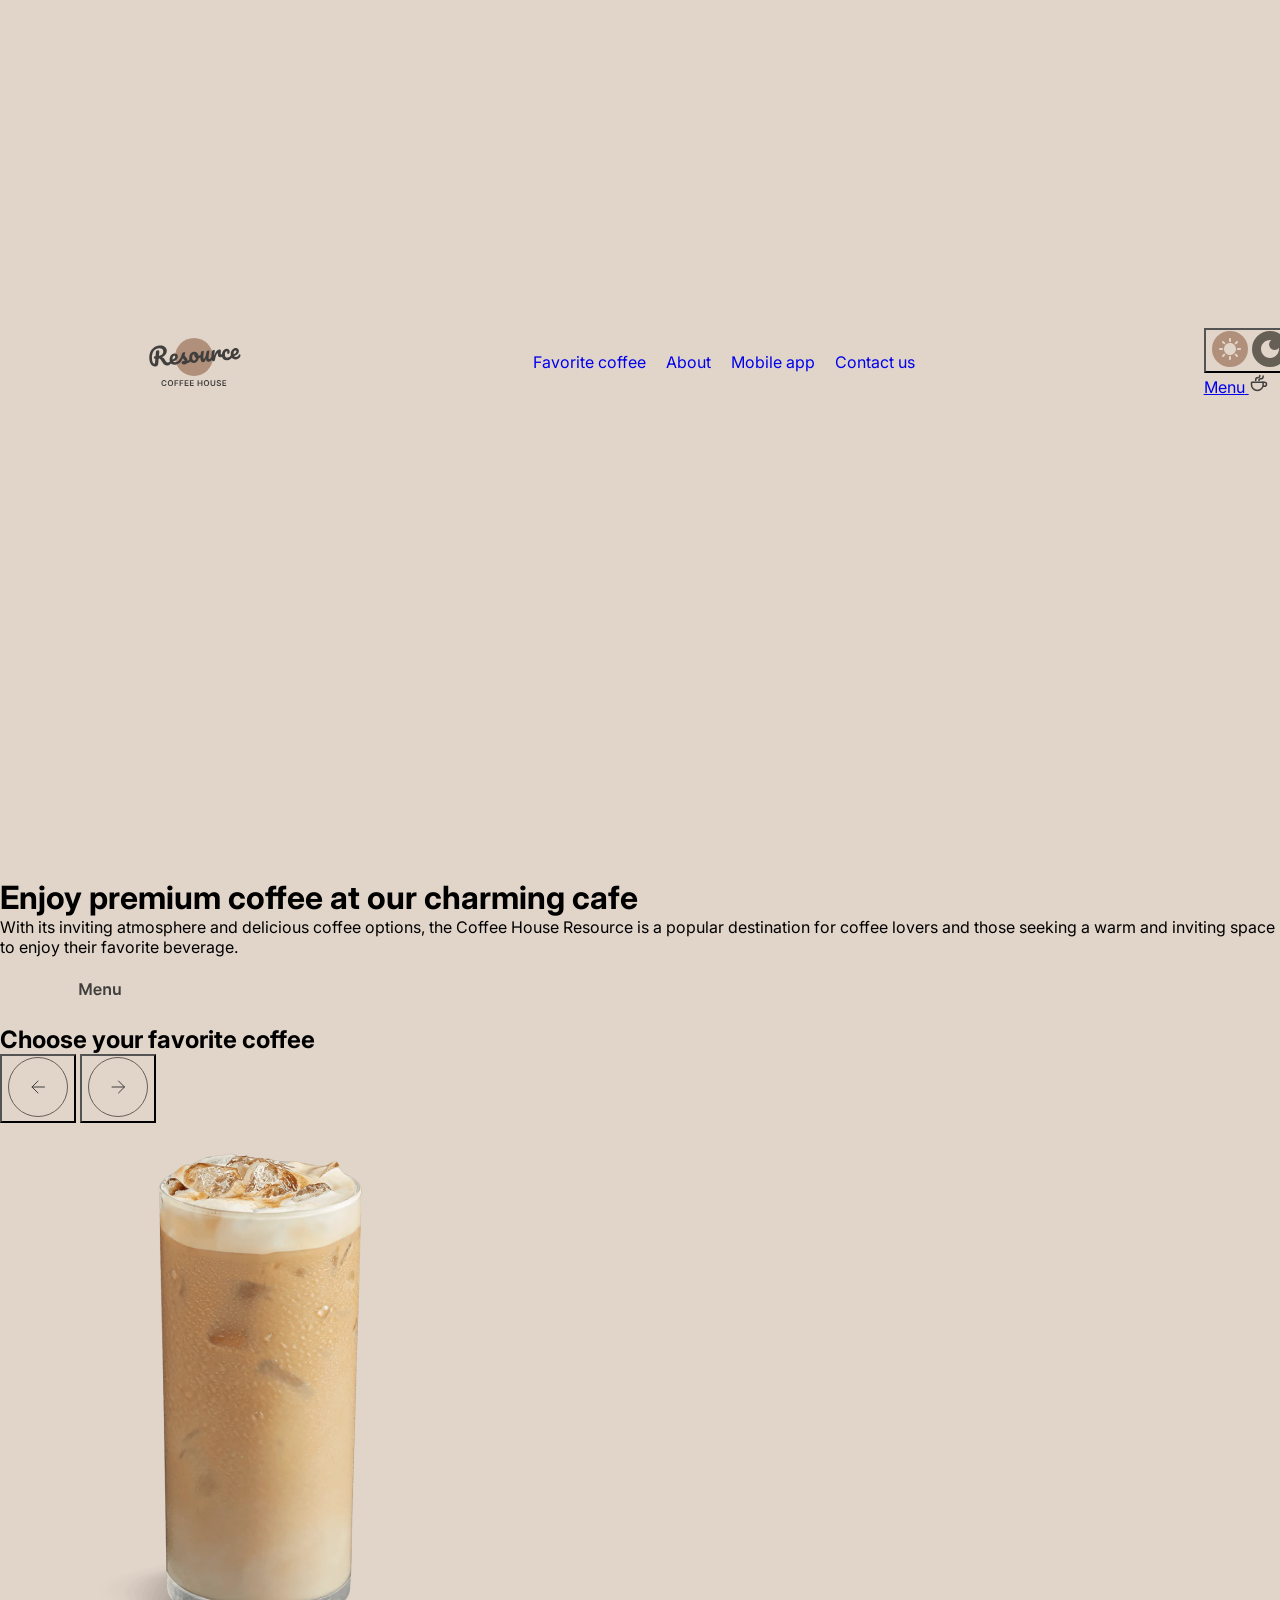
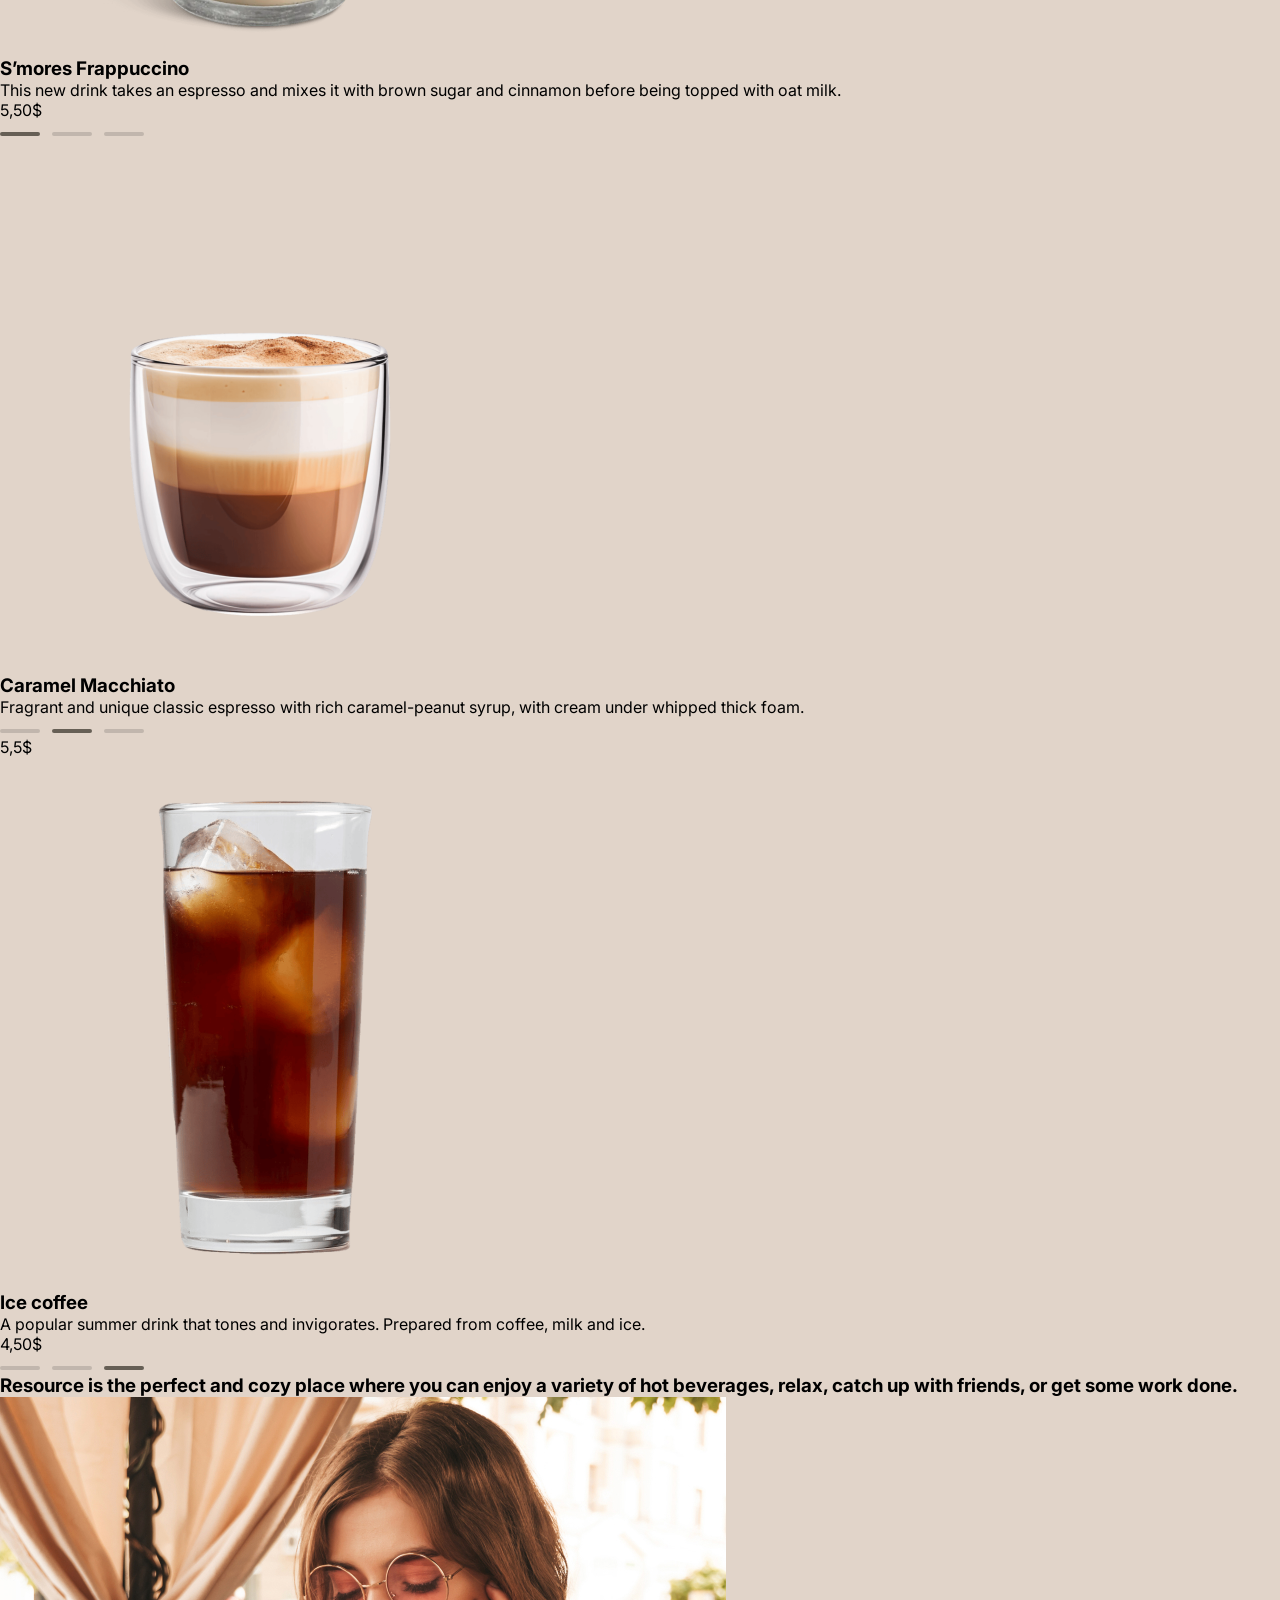
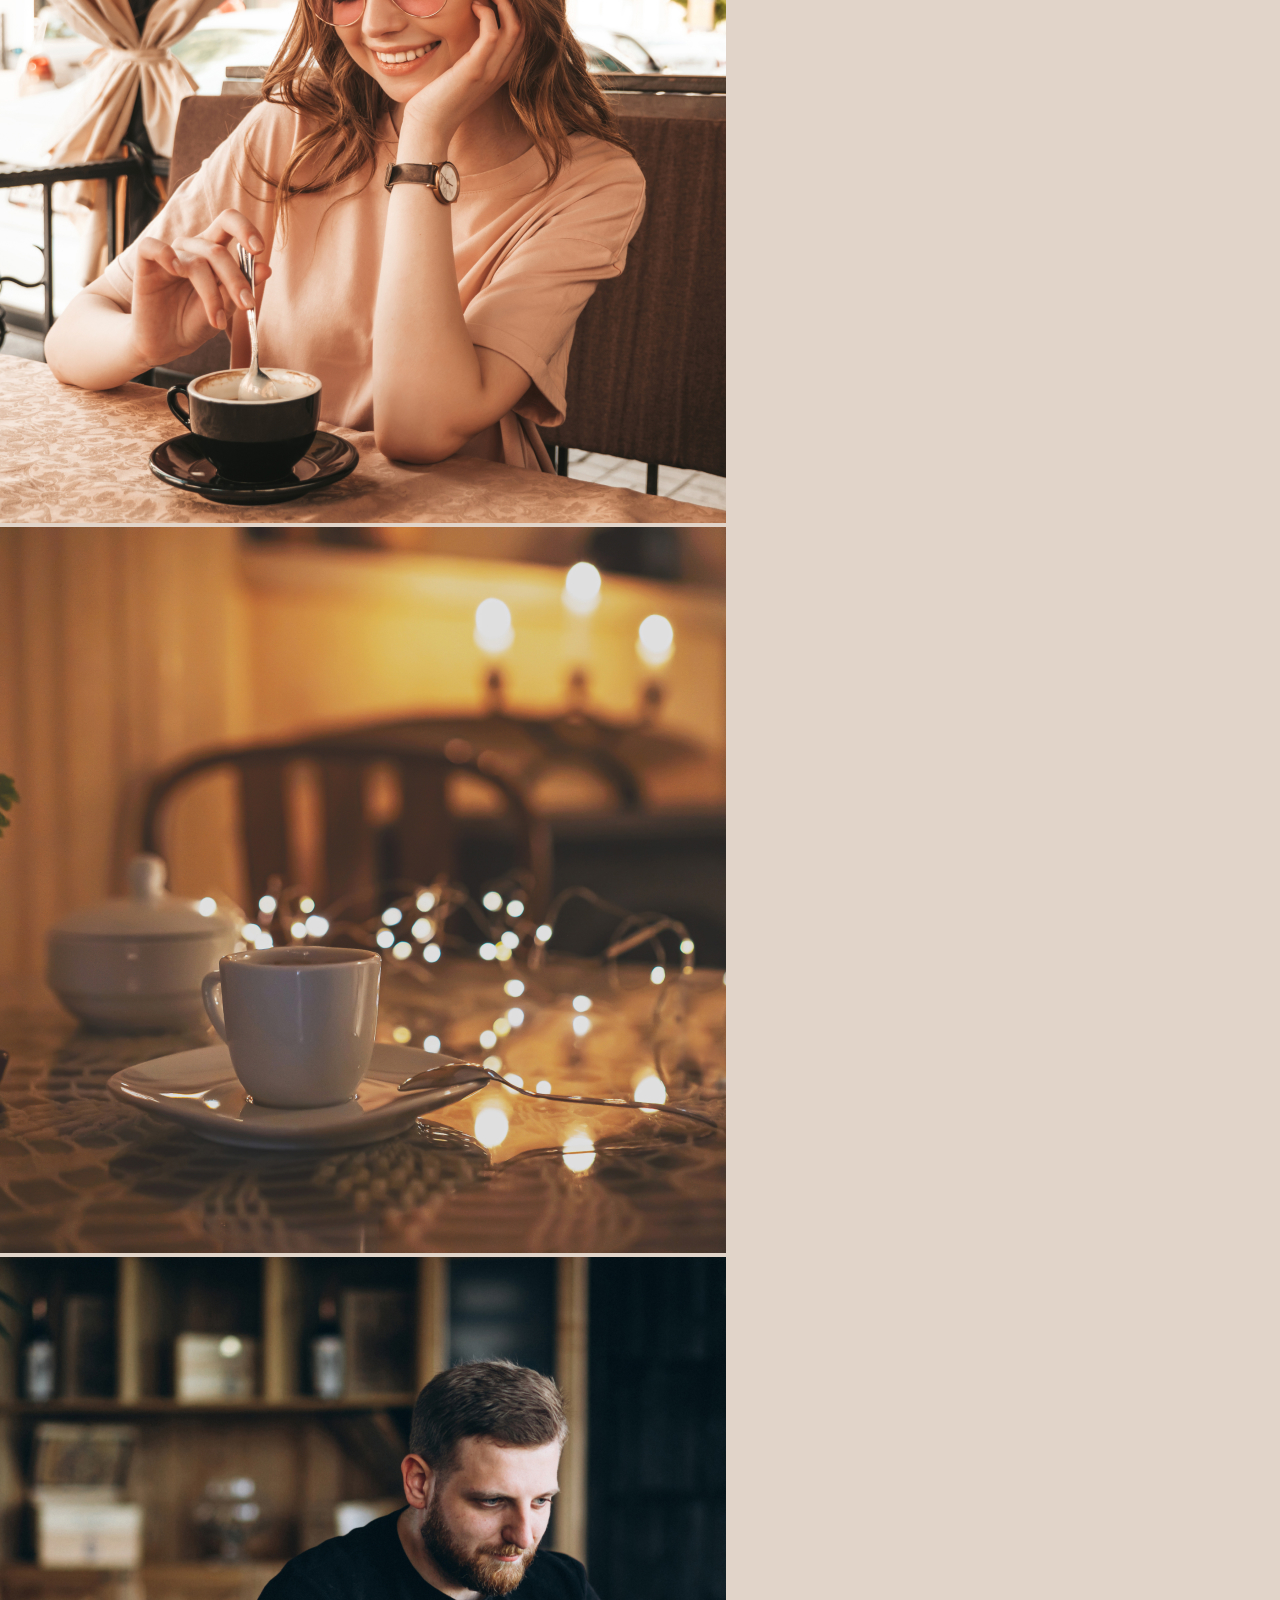
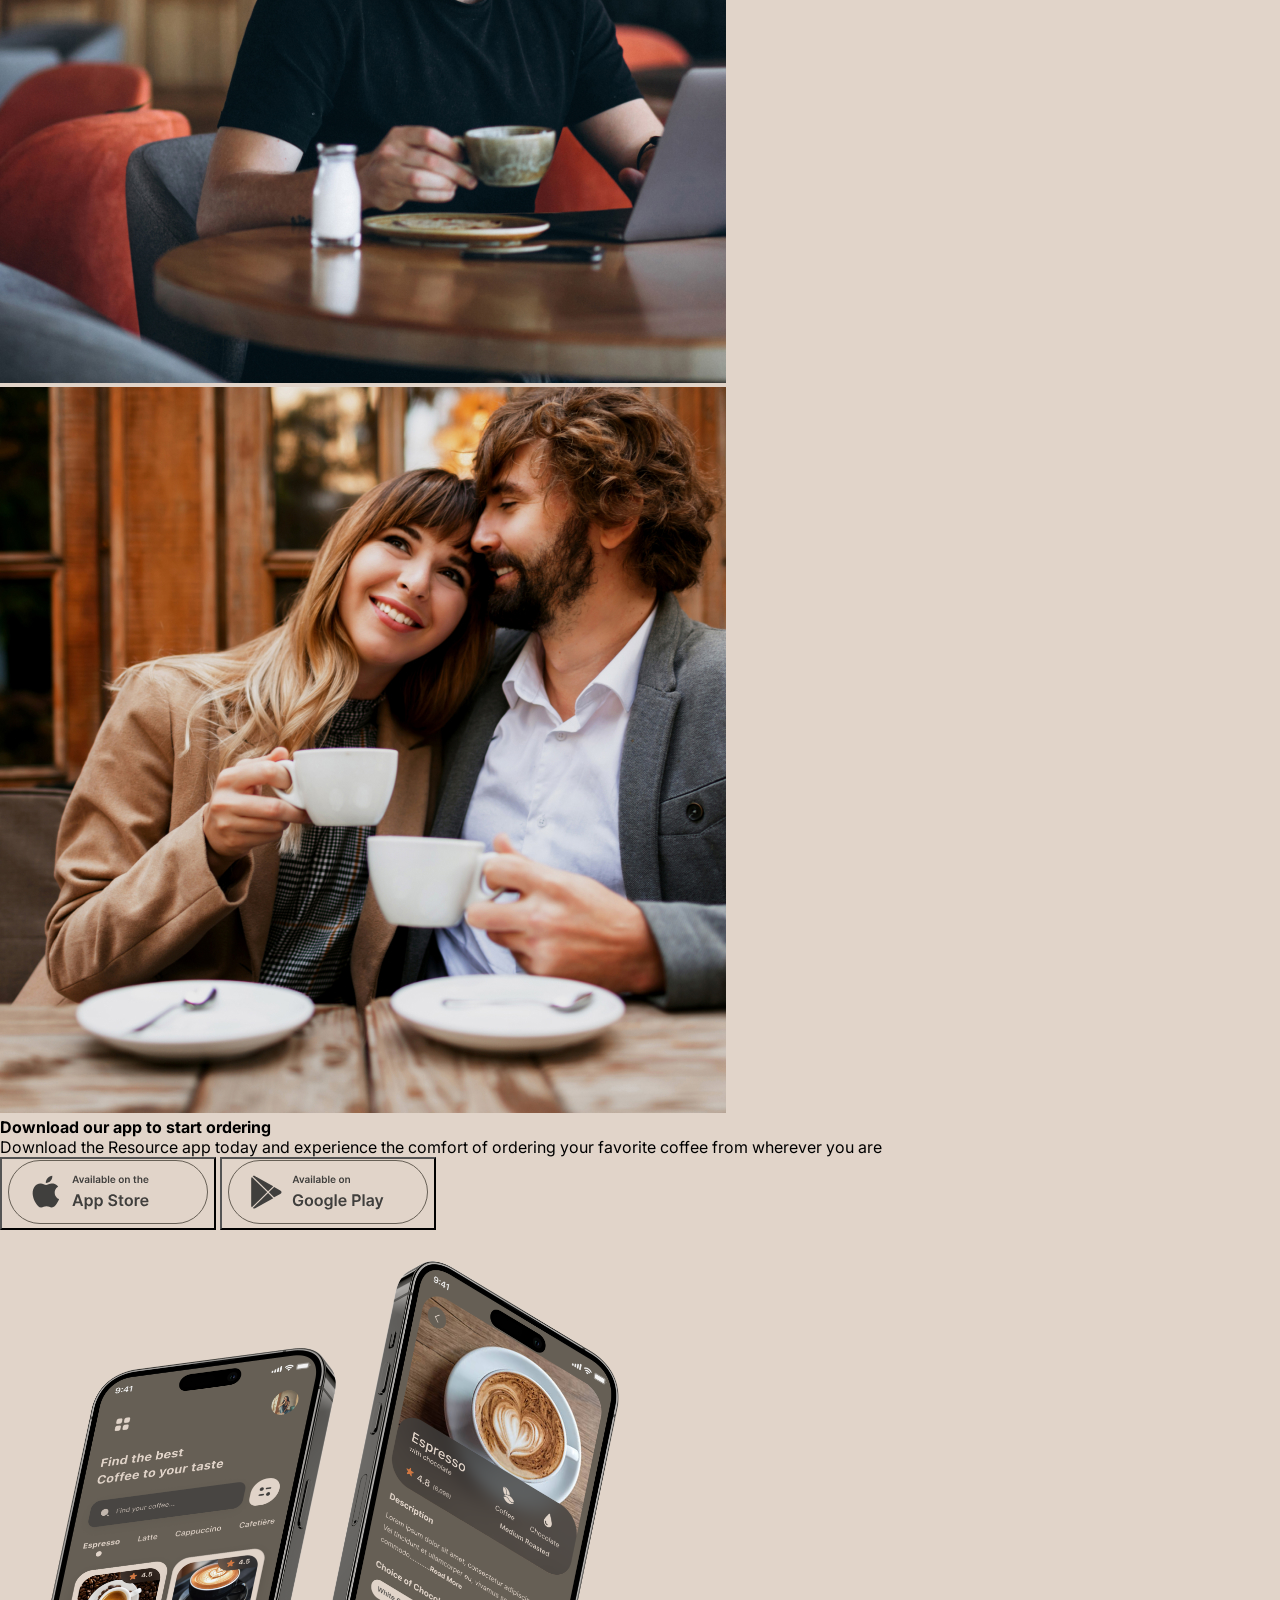
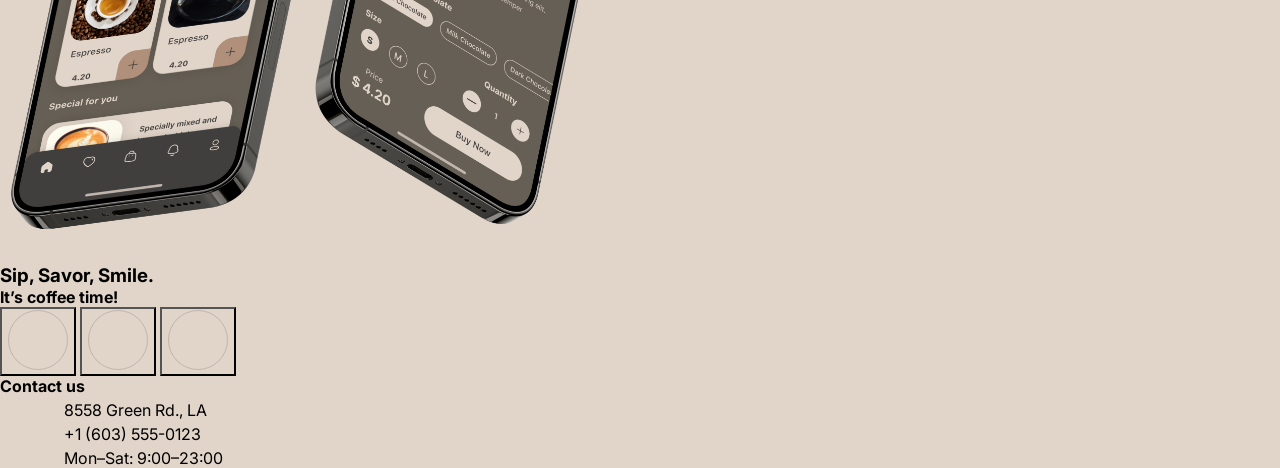
==== commit 56f105d3: "docs:add hoover to menu" ====
--- a/coffe house/index.html
+++ b/coffe house/index.html
@@ -11,12 +11,12 @@
     <link rel="stylesheet" href="style.css">
 </head>
 <body>
-    <header class="header">
-        <div class="container">
-            <div class="header-inner">
-                <a class="logo" href="#">
+    <header class="header-container">
+        <div class="logo">
+              <a href="#">
                     <img src="logo.svg" alt="coffee logo" width="100px" height="60px">
                 </a>
+                </div>
                 <nav class="navigation">
                     <ul class="menu_list" style="list-style-type:none">
                         <li class="menu_name">
@@ -41,8 +41,16 @@
                         </li>
                         </ul>
                 </nav>
-                        <a class="menu_item" href="#">
-                            <img src="menu-item.svg" alt="menu coffee cup">
+                <div class="header-actions">
+                    <div class="theme-status">
+                        <button class="theme-switch" aria-label="theme-switch">
+                            <img src="Light.svg" alt="light-version">
+                            <img src="Dark.svg" alt="dark-version">
+                        </button>
+                    </div>
+                        <a href="#menu" class="menu-button">
+                            <span>Menu</span>
+                            <img src="coffee-cup.svg" alt="menu coffee cup">
                         </a>
                         </div>
                     </header>
--- a/coffe house/style.css
+++ b/coffe house/style.css
@@ -5,33 +5,44 @@
   font-family: "Inter", sans-serif;
   scroll-behavior: smooth;
 }
+
 html ::-webkit-scrollbar {
   display: none;
 }
 
-.header
-.navigation
-.menu-item {
-  display: block;
-  position: relative;
-  width: 1360px;
-  height: 60px;
-  gap 40px;
-}
-.navigation ul{
-  display: flex;
+.header-container {
+display: flex;
+flex-direction: row;
 justify-content: space-between;
-margin: 20px auto;
-padding: 15px;
 align-items: center;
+padding: 0px;
+gap 20px;
+width: 1440px;
+height: 724px;
 }
 
-.container-hero {
-  position: relative;
-  width: 1360px;
-  height: 644px;
-  border-radius: 40px;
-  overflow: hidden;
-  padding: 100px;
-  box-sizing: border-box;
 
+.logo {
+margin: 0 auto;
+width: 100px;
+height: 60px;
+
+}
+.menu_list {
+display: flex;
+flex-direction: row;
+justify-content: space-between;
+align-items: center;
+padding: 0px;
+gap: 20px;
+width: auto;
+height: auto;
+}
+
+.menu_link {
+text-decoration: none;
+}
+.menu_link:hover{
+  color: aqua;
+}
+
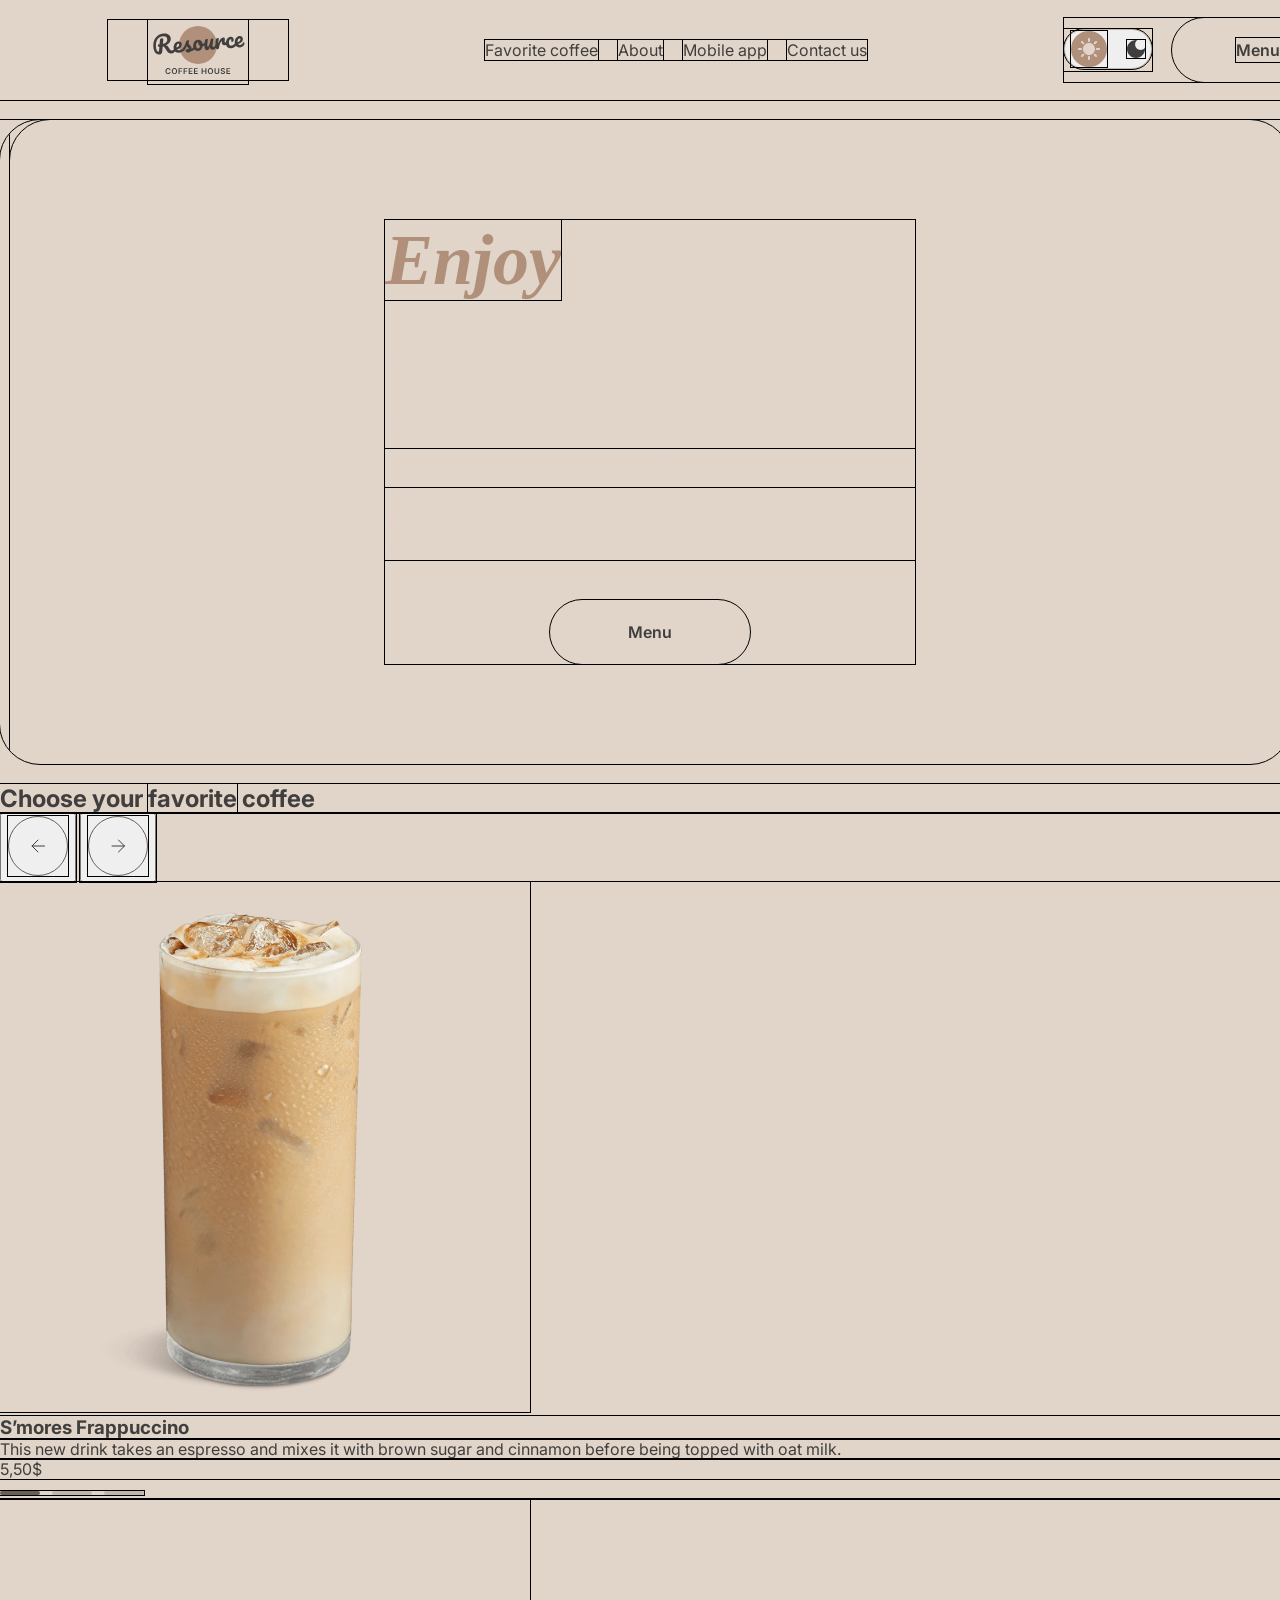
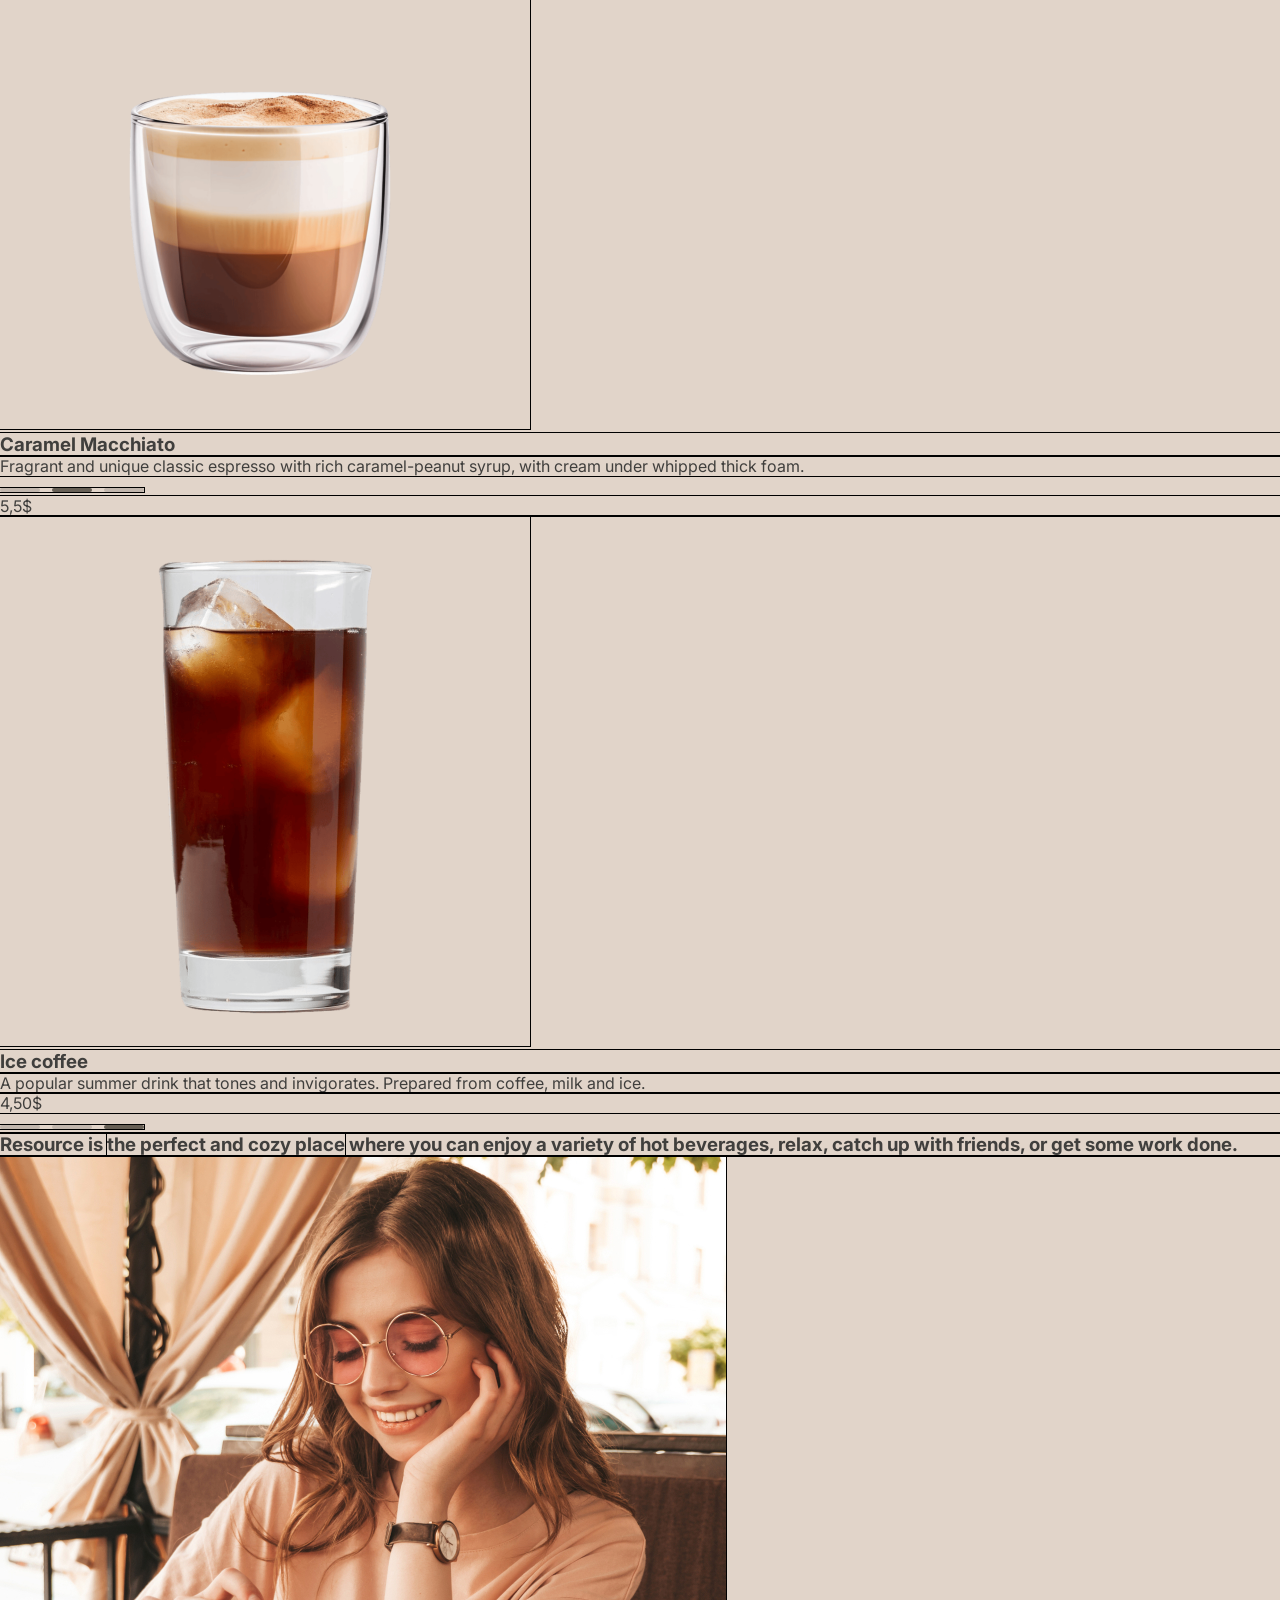
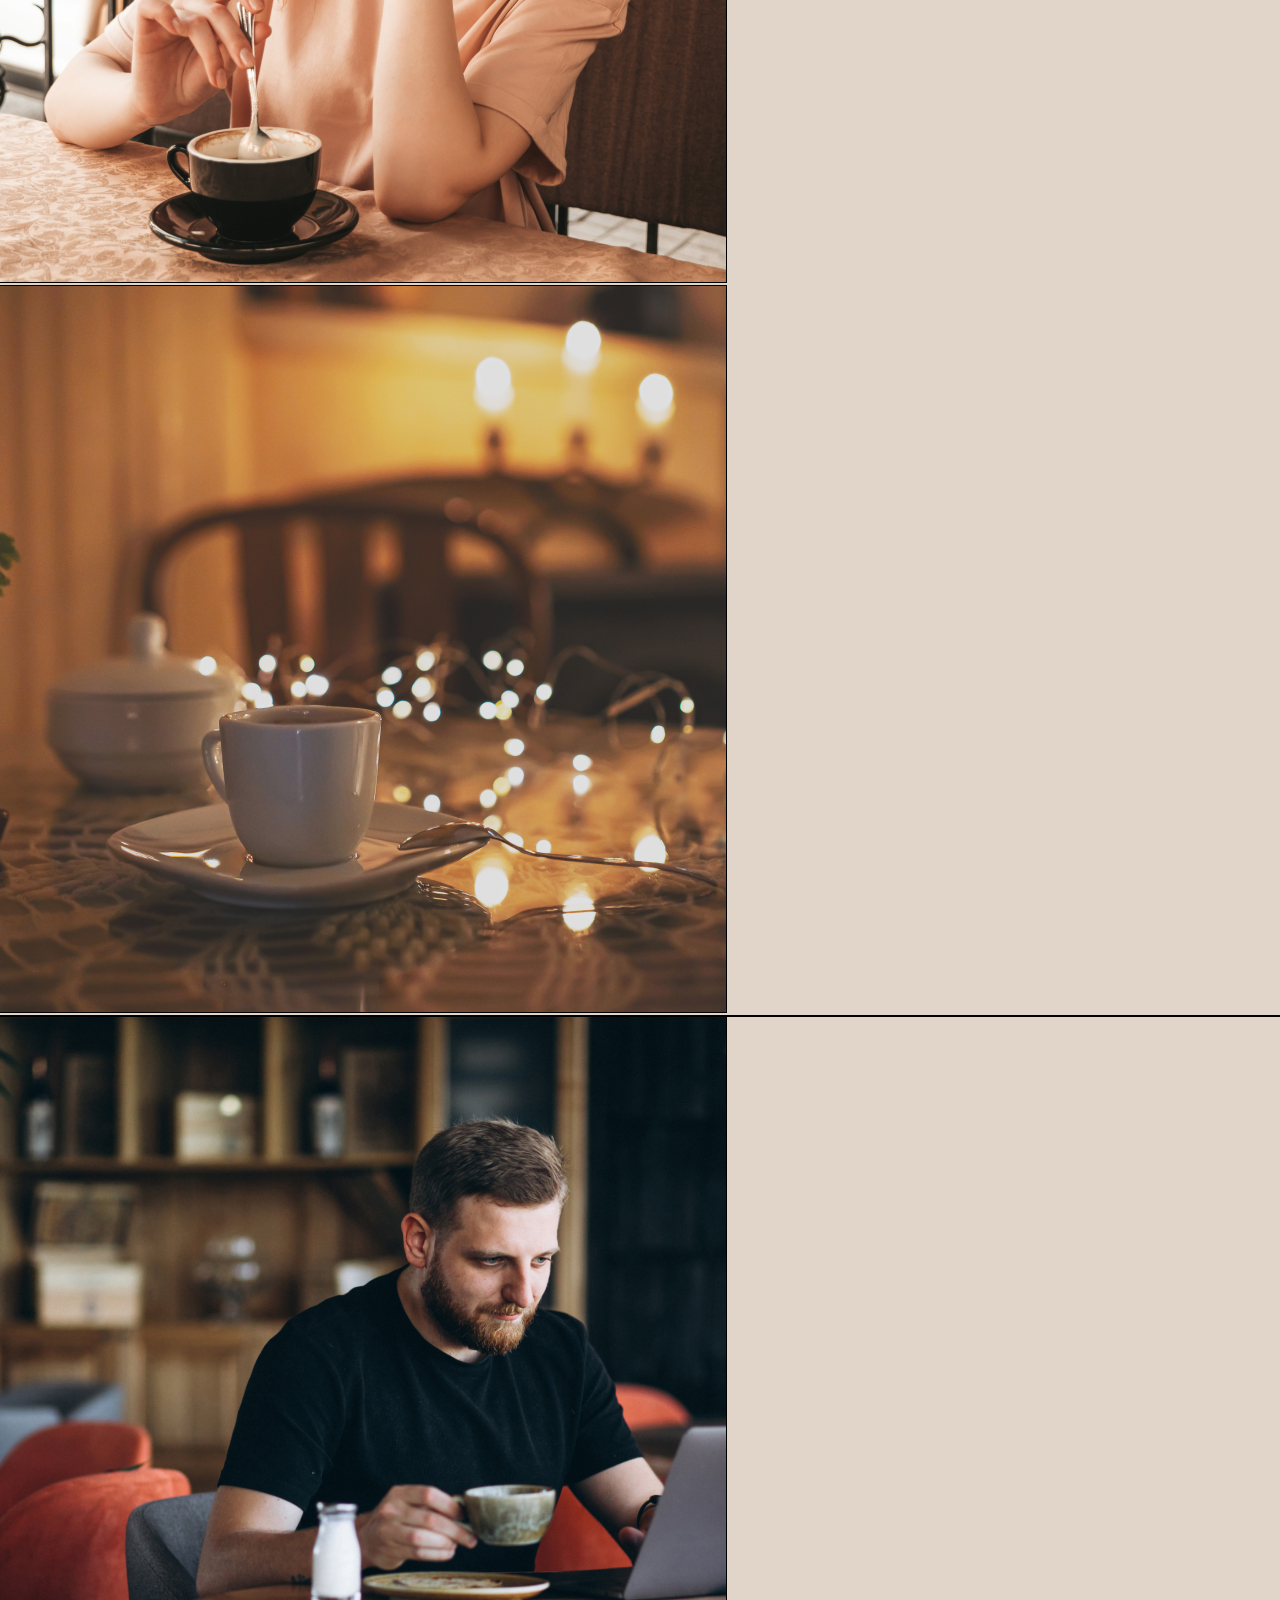
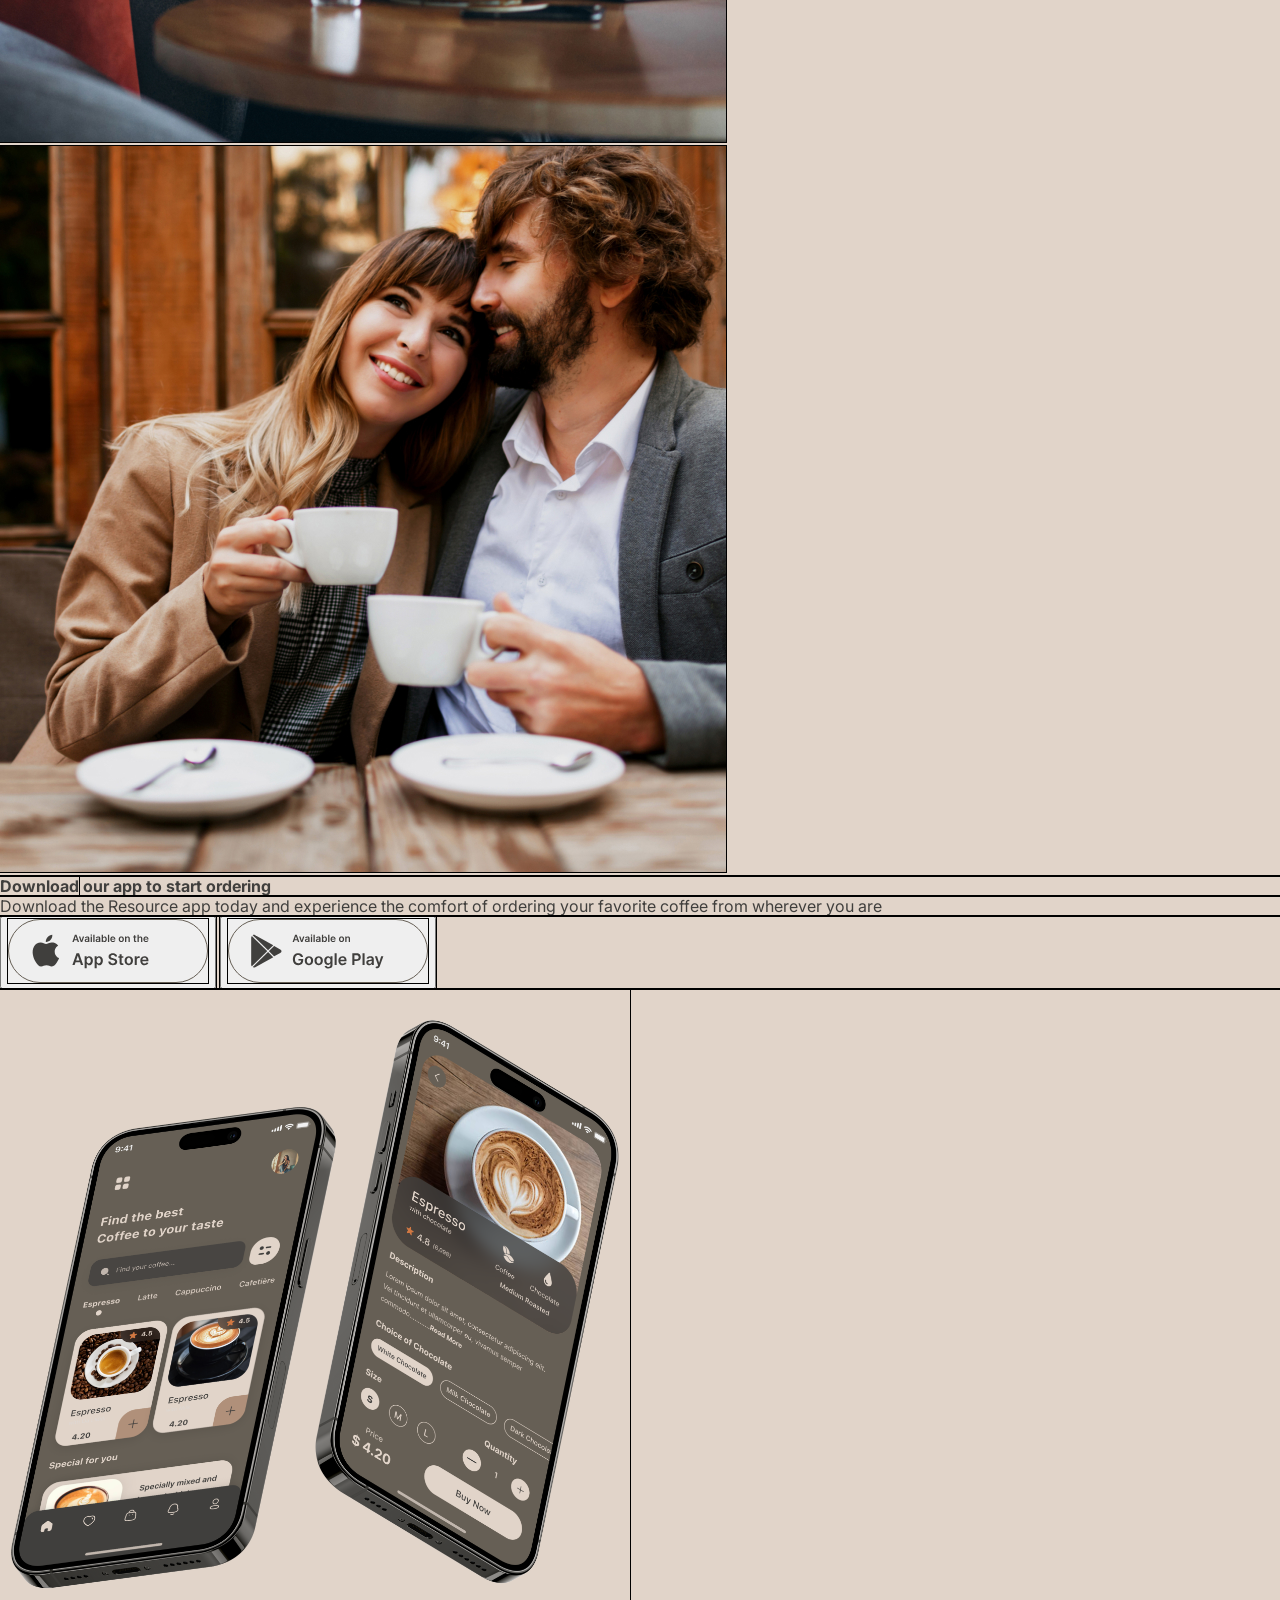
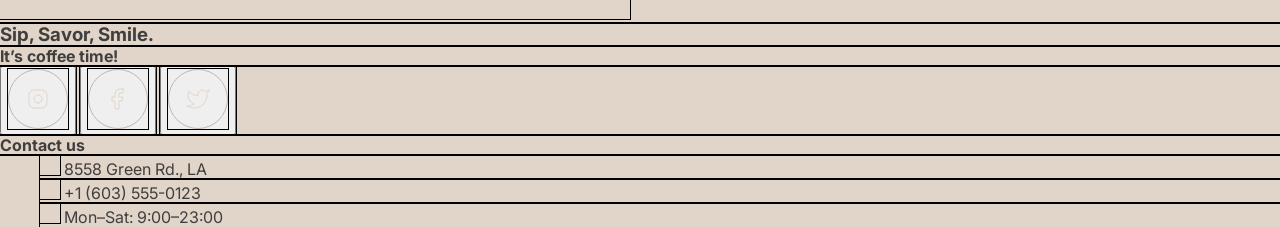
==== commit 292c807a: "docs:video block" ====
--- a/coffe house/index.html
+++ b/coffe house/index.html
@@ -12,6 +12,7 @@
 </head>
 <body>
     <header class="header-container">
+        <div class="header-inner">
         <div class="logo">
               <a href="#">
                     <img src="logo.svg" alt="coffee logo" width="100px" height="60px">
@@ -45,7 +46,7 @@
                     <div class="theme-status">
                         <button class="theme-switch" aria-label="theme-switch">
                             <img src="Light.svg" alt="light-version">
-                            <img src="Dark.svg" alt="dark-version">
+                            <img class="moon" src="Moon.svg" alt="dark-version">
                         </button>
                     </div>
                         <a href="#menu" class="menu-button">
@@ -53,18 +54,21 @@
                             <img src="coffee-cup.svg" alt="menu coffee cup">
                         </a>
                         </div>
+                        </div>
                     </header>
                     <main>
-                <div class="container-hero">
-                    <video class="background-video" autoplay muted loop>
+                <section class="hero">
+                    <video class="background-video" autoplay muted loop playsinline>
                         <source src="video.mp4" type="video/mp4">
                     </video>
-                    <h1><span>Enjoy</span> premium coffee at our charming cafe</h1>
-                    <p class="content">With its inviting atmosphere and delicious coffee options, the Coffee House Resource is a popular destination for coffee lovers and those seeking a warm and inviting space to enjoy their favorite beverage.</p>
-                    <a class="button-primary" href="#">
-                        <img src="State=default (1).svg" alt="button-primary">
-                    </a>
-                </div>
+                    <div class="container-hero">
+                        <div class="hero-content">
+                    <h1 class="hero-title"><span>Enjoy</span> premium coffee at our charming cafe</h1>
+                    <p class="hero-text">With its inviting atmosphere and delicious coffee options, the Coffee House Resource is a popular destination for coffee lovers and those seeking a warm and inviting space to enjoy their favorite beverage.</p>
+                    <a href="#menu" class="menu-button">Menu</a>
+                       </div>
+                       </div>
+                </section>
             </div>
         </div>
             <section class="favorite-coffe">
--- a/coffe house/style.css
+++ b/coffe house/style.css
@@ -1,32 +1,42 @@
 * {
   margin: 0 auto;
   max-width: 1440px;
+  scroll-behavior: smooth;
+  outline: 1px solid #000;
+}
+body{
+  display: block;
   background-color: #E1D4C9;
-  font-family: "Inter", sans-serif;
-  scroll-behavior: smooth;
+  font-family: 'Inter', sans-serif;
+  color: #403F3d;
+}
+  a, a:visited {
+  color: inherit;
+  text-decoration: none;
 }
 
 html ::-webkit-scrollbar {
   display: none;
 }
 
-.header-container {
+.header-inner {
+margin: 0 auto;
 display: flex;
 flex-direction: row;
 justify-content: space-between;
 align-items: center;
-padding: 0px;
-gap 20px;
+padding: 20px;
+gap: 20px;
 width: 1440px;
-height: 724px;
+height: 60px;
 }
-
 
 .logo {
 margin: 0 auto;
 width: 100px;
 height: 60px;
-
+padding-right: 40px;
+padding-left: 40px;
 }
 .menu_list {
 display: flex;
@@ -43,6 +53,124 @@
 text-decoration: none;
 }
 .menu_link:hover{
-  color: aqua;
+  color: #B0907A;
+}
+.header-actions{
+display: flex;
+flex-direction: row;
+justify-content: space-between;
+align-items: center;
+padding: 0px;
+gap: 20px;
+width: auto;
+height: auto;
+}
+.theme-switch{
+  display: inline-flex;
+  align-items: center;
+  justify-content: space-between;
+  gap: 20px;
+  border: 1px solid #C1B6AD;
+  border-radius: 100px;
+}
+.menu {
+  display: inline-flex;
+  align-items: center;
+  gap: 5px;
+  text-decoration: none;
+}
+.moon {
+gap: 20px;
 }
 
+.hero {
+  display: block;
+  position: relative;
+  max-width: 1440px;
+  width: 100%;
+  height: 644px;
+  margin: 20px auto;
+  overflow: hidden;
+  padding-left: 10px;
+  border-radius: 40px;
+}
+.background-video{
+position: absolute;
+padding: 100px;
+width: 1360px;
+max-width: 1360px;
+height: 644px;
+z-index: 1;
+border-radius: 40px;
+
+}
+/*Контейнер для контента поверх видео */
+.container-hero {
+  width: 100%;
+  position: relative;
+  height: 100%;
+  max-width: 1440px;
+  margin: 0 auto;
+  z-index: 2;
+  display: flex;
+  align-items: center;
+  justify-content: flex-start;
+  padding: 0 100px;
+  box-sizing: border-box;
+}
+.hero-content{
+  max-width: 530px;
+  display: flex;
+  flex-direction: column;
+  align-items: flex-start;
+  gap: 40px;
+}
+
+h1 {
+width: 530px;
+height: 228px;
+
+font-family: 'Inter';
+font-style: nornal;
+font-weight: 600;
+font-size: 72px;
+line-height: 76px;
+color: #E1D4C9;
+}
+h1 span {
+  font-style: italic;
+  color: #B0907A;
+}
+.hero-text {
+
+width: 530px;
+height: 72px;
+
+font-family: 'Inter';
+font-style: normal;
+font-weight: 400;
+font-size: 16px;
+line-height: 24px;
+color: #E1D4C9;
+}
+.menu-button {
+display: flex;
+flex-direction: row;
+justify-content: center;
+align-items: center;
+padding: 20px 78px;
+gap: 8px;
+width: 200px;
+height: 64px;
+background: #E1D4C9;
+border-radius: 100px;
+width: 44px;
+height: 24px;
+font-family: 'Inter';
+font-style: normal;
+font-weight: 600;
+font-size: 16px;
+line-height: 24px;
+text-align: center;
+color: #403F3D;
+}
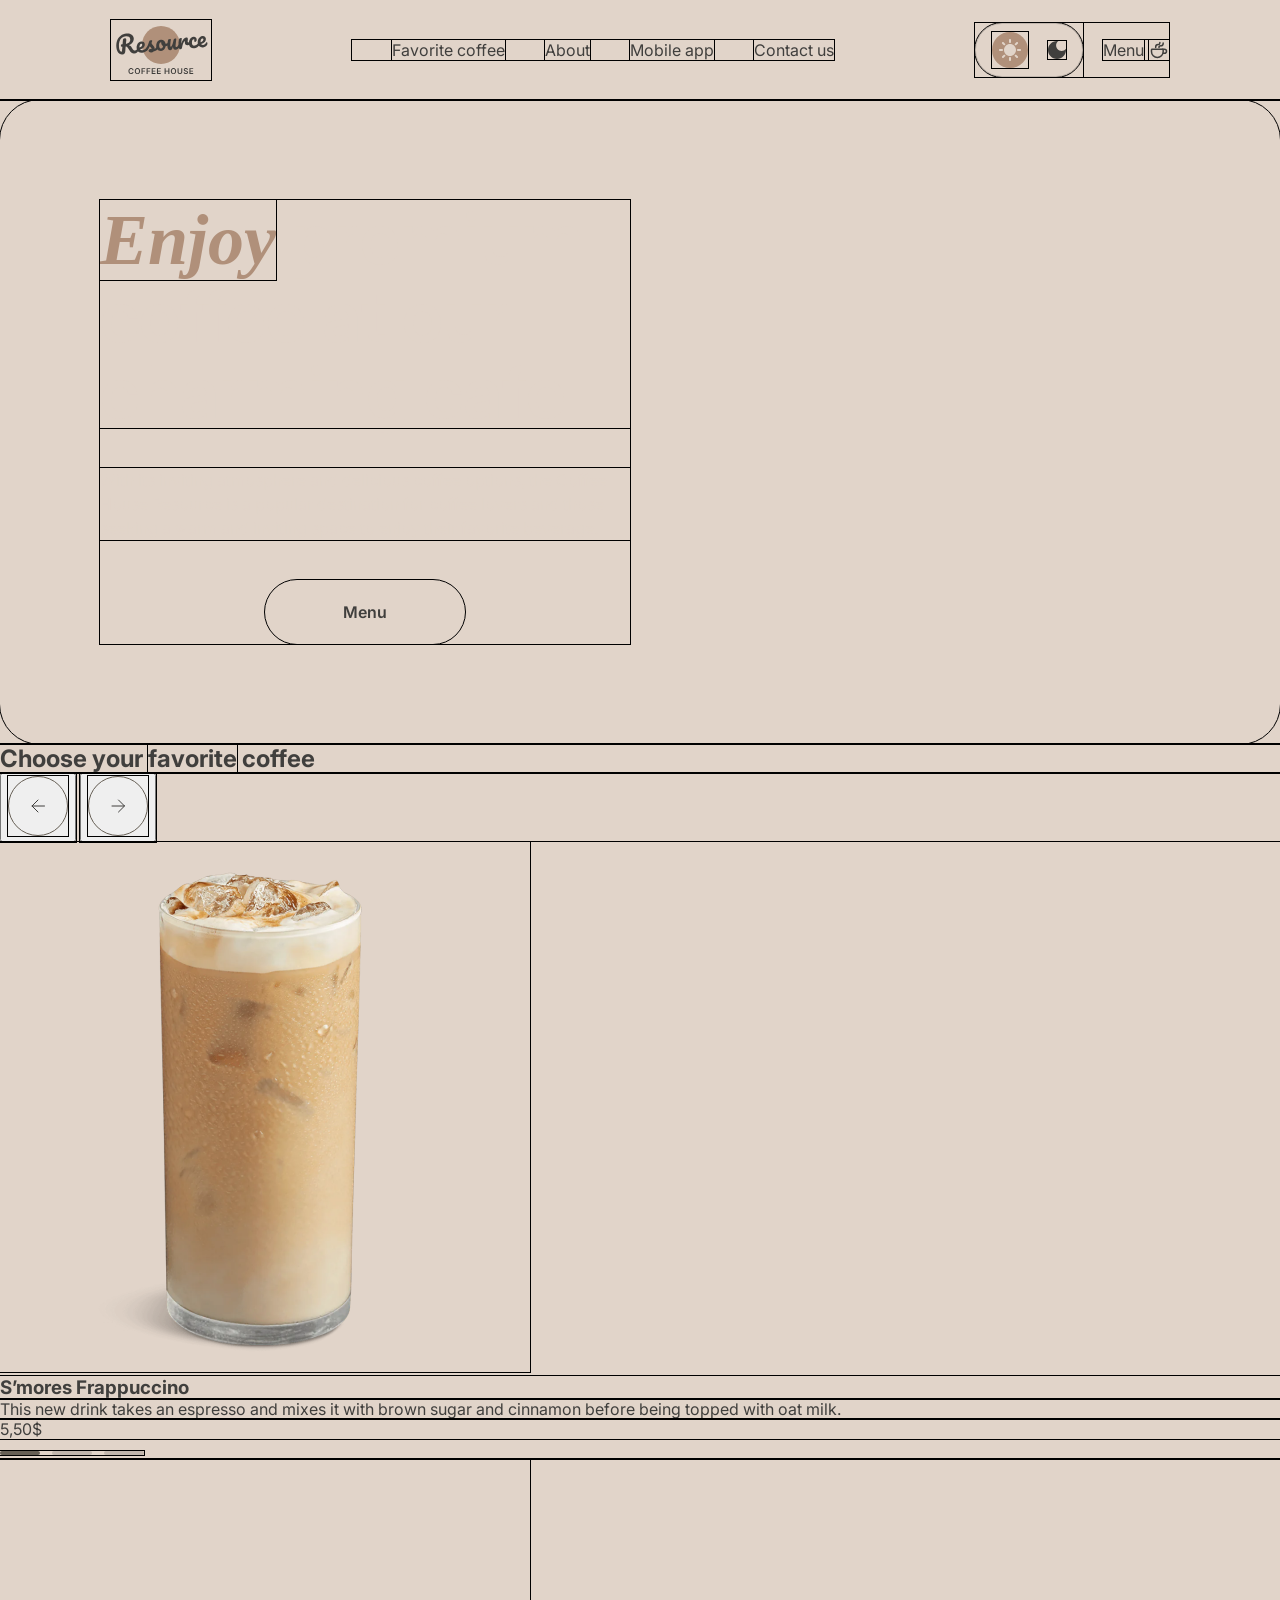
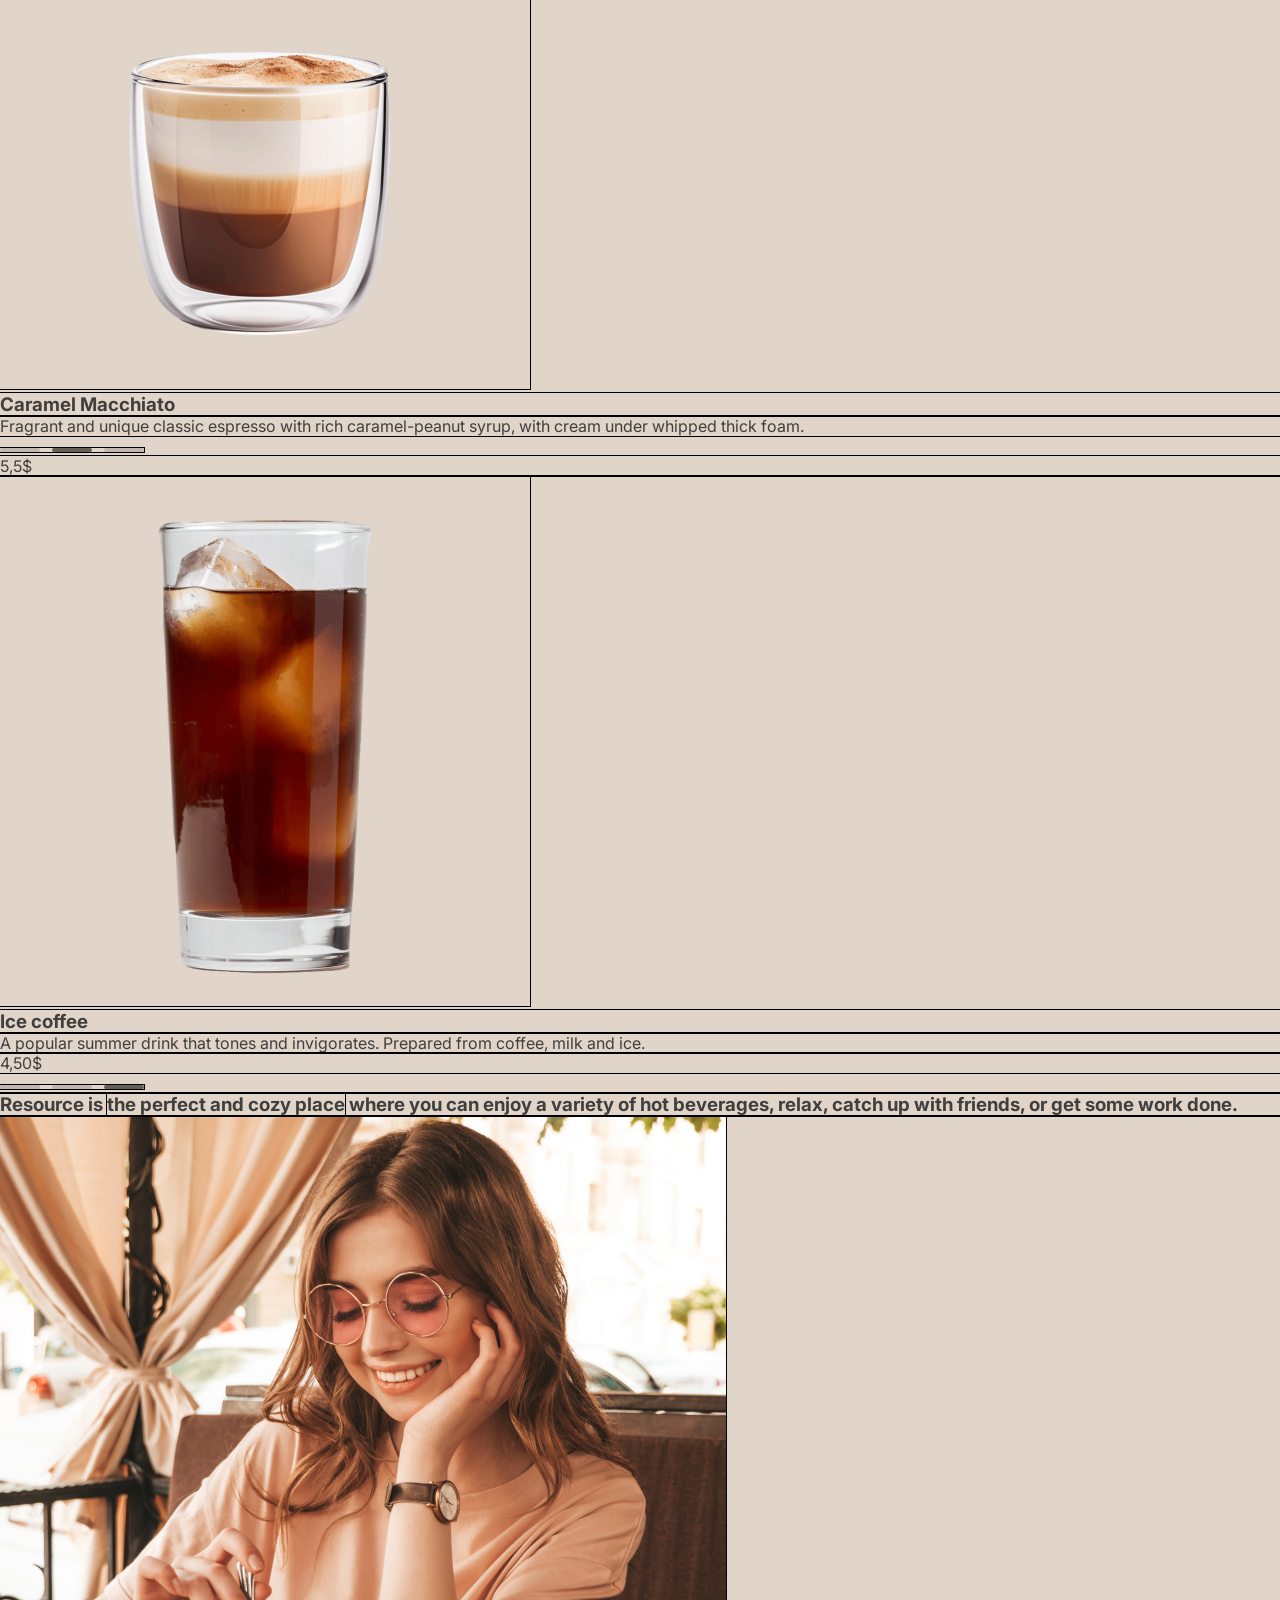
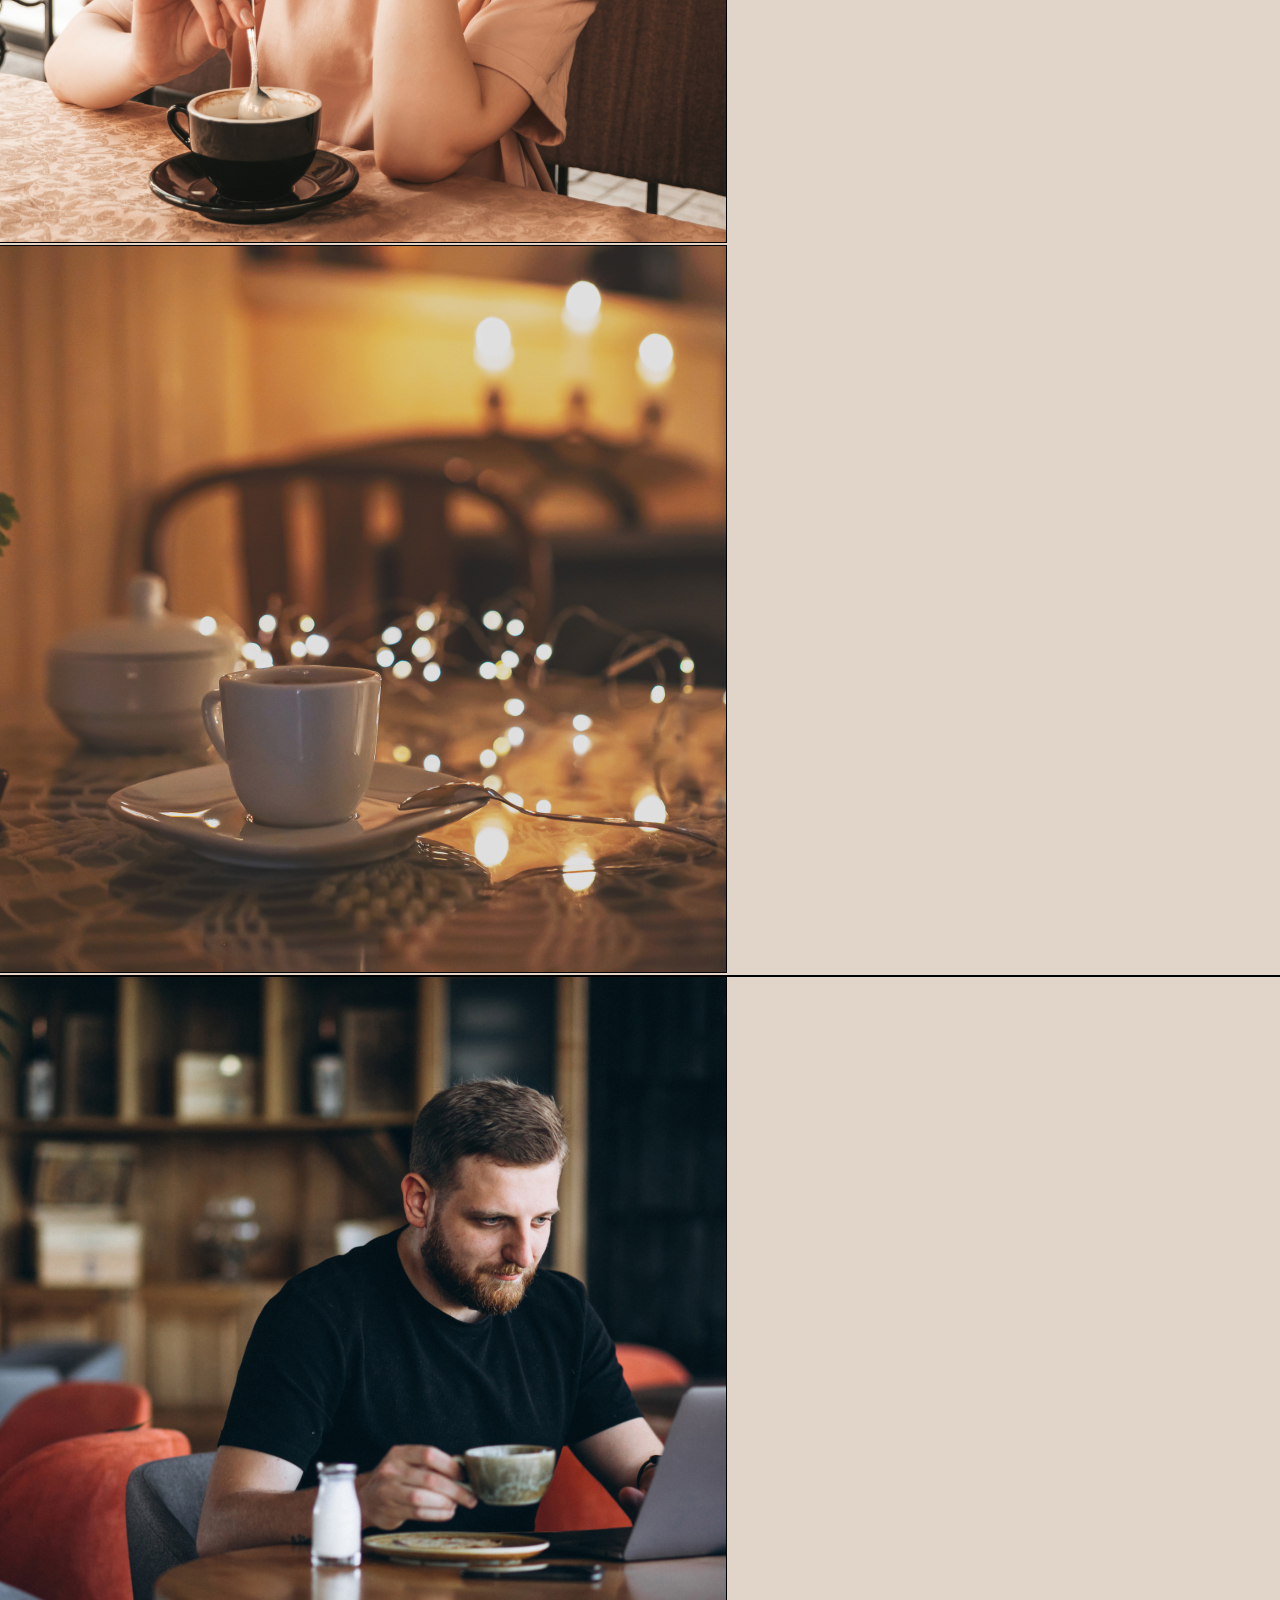
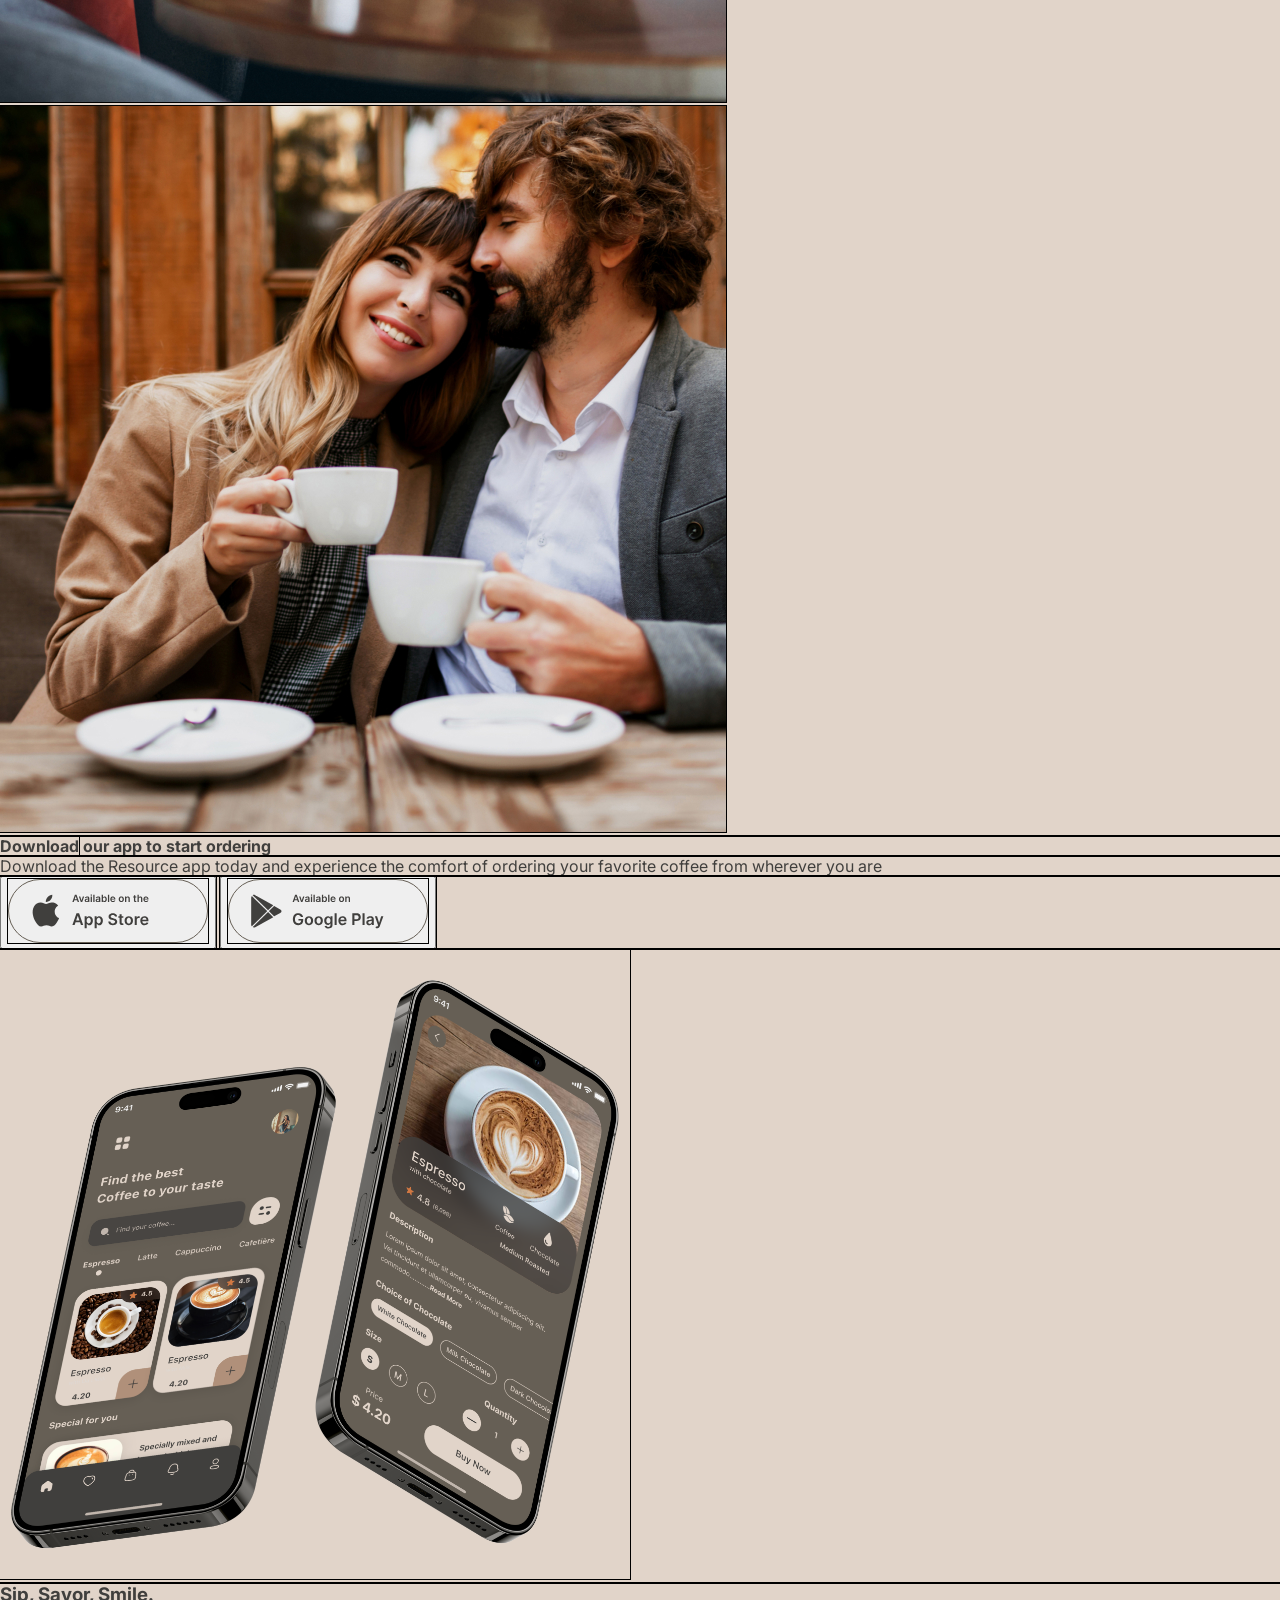
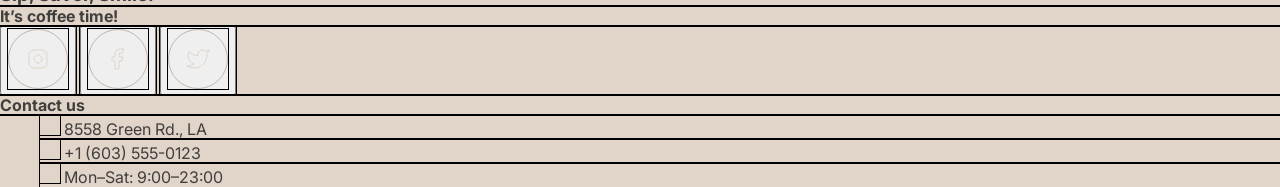
==== commit 59270d50: "feat:style of header" ====
--- a/coffe house/index.html
+++ b/coffe house/index.html
@@ -18,7 +18,7 @@
                     <img src="logo.svg" alt="coffee logo" width="100px" height="60px">
                 </a>
                 </div>
-                <nav class="navigation">
+                <nav>
                     <ul class="menu_list" style="list-style-type:none">
                         <li class="menu_name">
                             <a class="menu_link" href="#">
@@ -49,7 +49,7 @@
                             <img class="moon" src="Moon.svg" alt="dark-version">
                         </button>
                     </div>
-                        <a href="#menu" class="menu-button">
+                        <a href="#menu" class="menu">
                             <span>Menu</span>
                             <img src="coffee-cup.svg" alt="menu coffee cup">
                         </a>
--- a/coffe house/style.css
+++ b/coffe house/style.css
@@ -2,10 +2,9 @@
   margin: 0 auto;
   max-width: 1440px;
   scroll-behavior: smooth;
-  outline: 1px solid #000;
+  outline: 1px solid #000; /*не забыть убрать*/
 }
 body{
-  display: block;
   background-color: #E1D4C9;
   font-family: 'Inter', sans-serif;
   color: #403F3d;
@@ -18,35 +17,33 @@
 html ::-webkit-scrollbar {
   display: none;
 }
-
+.header-container{
+  width: 100%;
+  display: block;
+}
 .header-inner {
+max-width: 1440px;
 margin: 0 auto;
+padding: 20px 40px;
 display: flex;
 flex-direction: row;
 justify-content: space-between;
 align-items: center;
-padding: 20px;
-gap: 20px;
-width: 1440px;
-height: 60px;
 }
 
 .logo {
-margin: 0 auto;
-width: 100px;
-height: 60px;
-padding-right: 40px;
-padding-left: 40px;
+  display: flex;
+  align-items: center;
+}
+.logo img{
+  display: block;
 }
 .menu_list {
 display: flex;
 flex-direction: row;
 justify-content: space-between;
 align-items: center;
-padding: 0px;
-gap: 20px;
-width: auto;
-height: auto;
+gap: 40px;
 }
 
 .menu_link {
@@ -55,6 +52,7 @@
 .menu_link:hover{
   color: #B0907A;
 }
+
 .header-actions{
 display: flex;
 flex-direction: row;
@@ -71,16 +69,26 @@
   justify-content: space-between;
   gap: 20px;
   border: 1px solid #C1B6AD;
+  background: transparent;
   border-radius: 100px;
+  padding: 8px 16px;
+  cursor: pointer;
 }
-.menu {
+.theme-switch img {
+  display: block;
+}
+.moon {
+gap: 20px;
+}
+.header-actions .menu {
   display: inline-flex;
   align-items: center;
   gap: 5px;
   text-decoration: none;
+  cursor: pointer;
 }
-.moon {
-gap: 20px;
+  .menu img {
+  display: block;
 }
 
 .hero {
@@ -89,20 +97,17 @@
   max-width: 1440px;
   width: 100%;
   height: 644px;
-  margin: 20px auto;
   overflow: hidden;
-  padding-left: 10px;
-  border-radius: 40px;
 }
 .background-video{
 position: absolute;
-padding: 100px;
-width: 1360px;
-max-width: 1360px;
-height: 644px;
+top: 0;
+left: 0;
+width: 100%;
+height: 100%;
+object-fit: cover;
 z-index: 1;
 border-radius: 40px;
-
 }
 /*Контейнер для контента поверх видео */
 .container-hero {
@@ -119,6 +124,7 @@
   box-sizing: border-box;
 }
 .hero-content{
+  margin-left: 0 !important;
   max-width: 530px;
   display: flex;
   flex-direction: column;
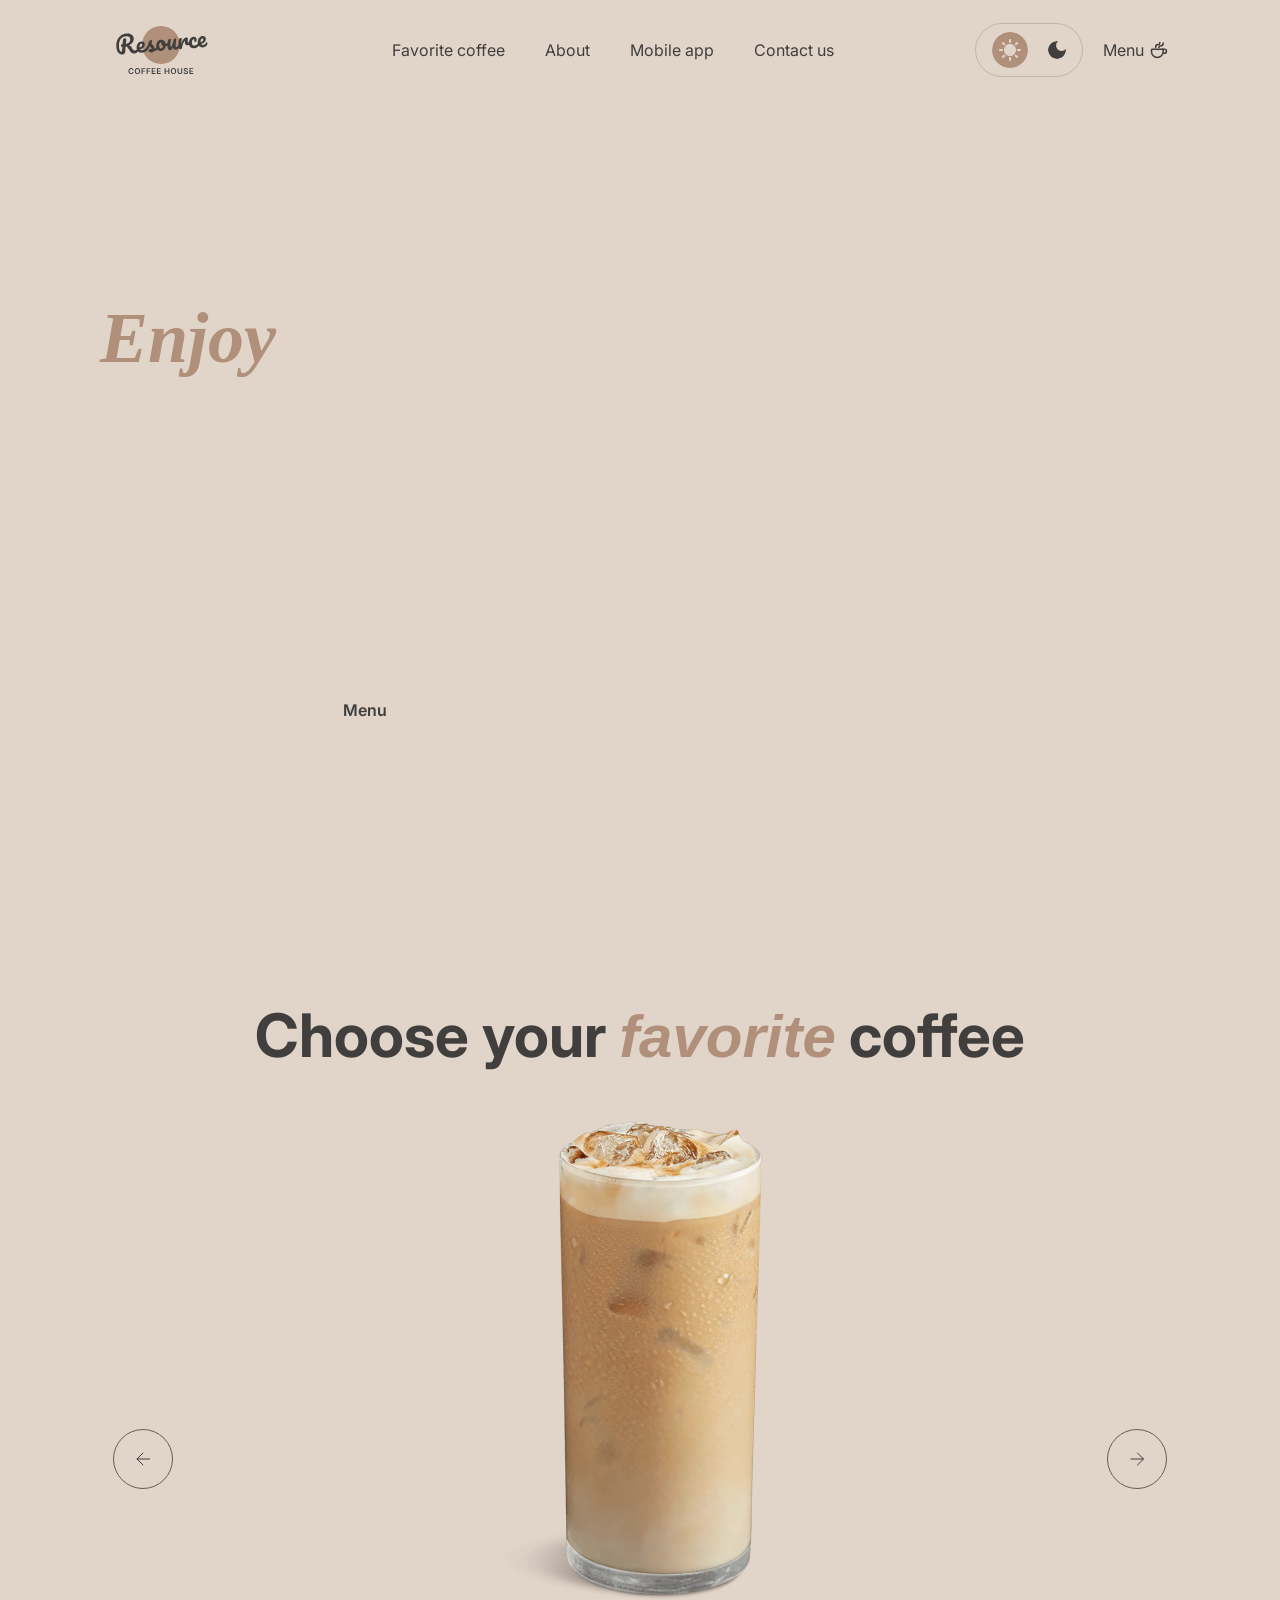
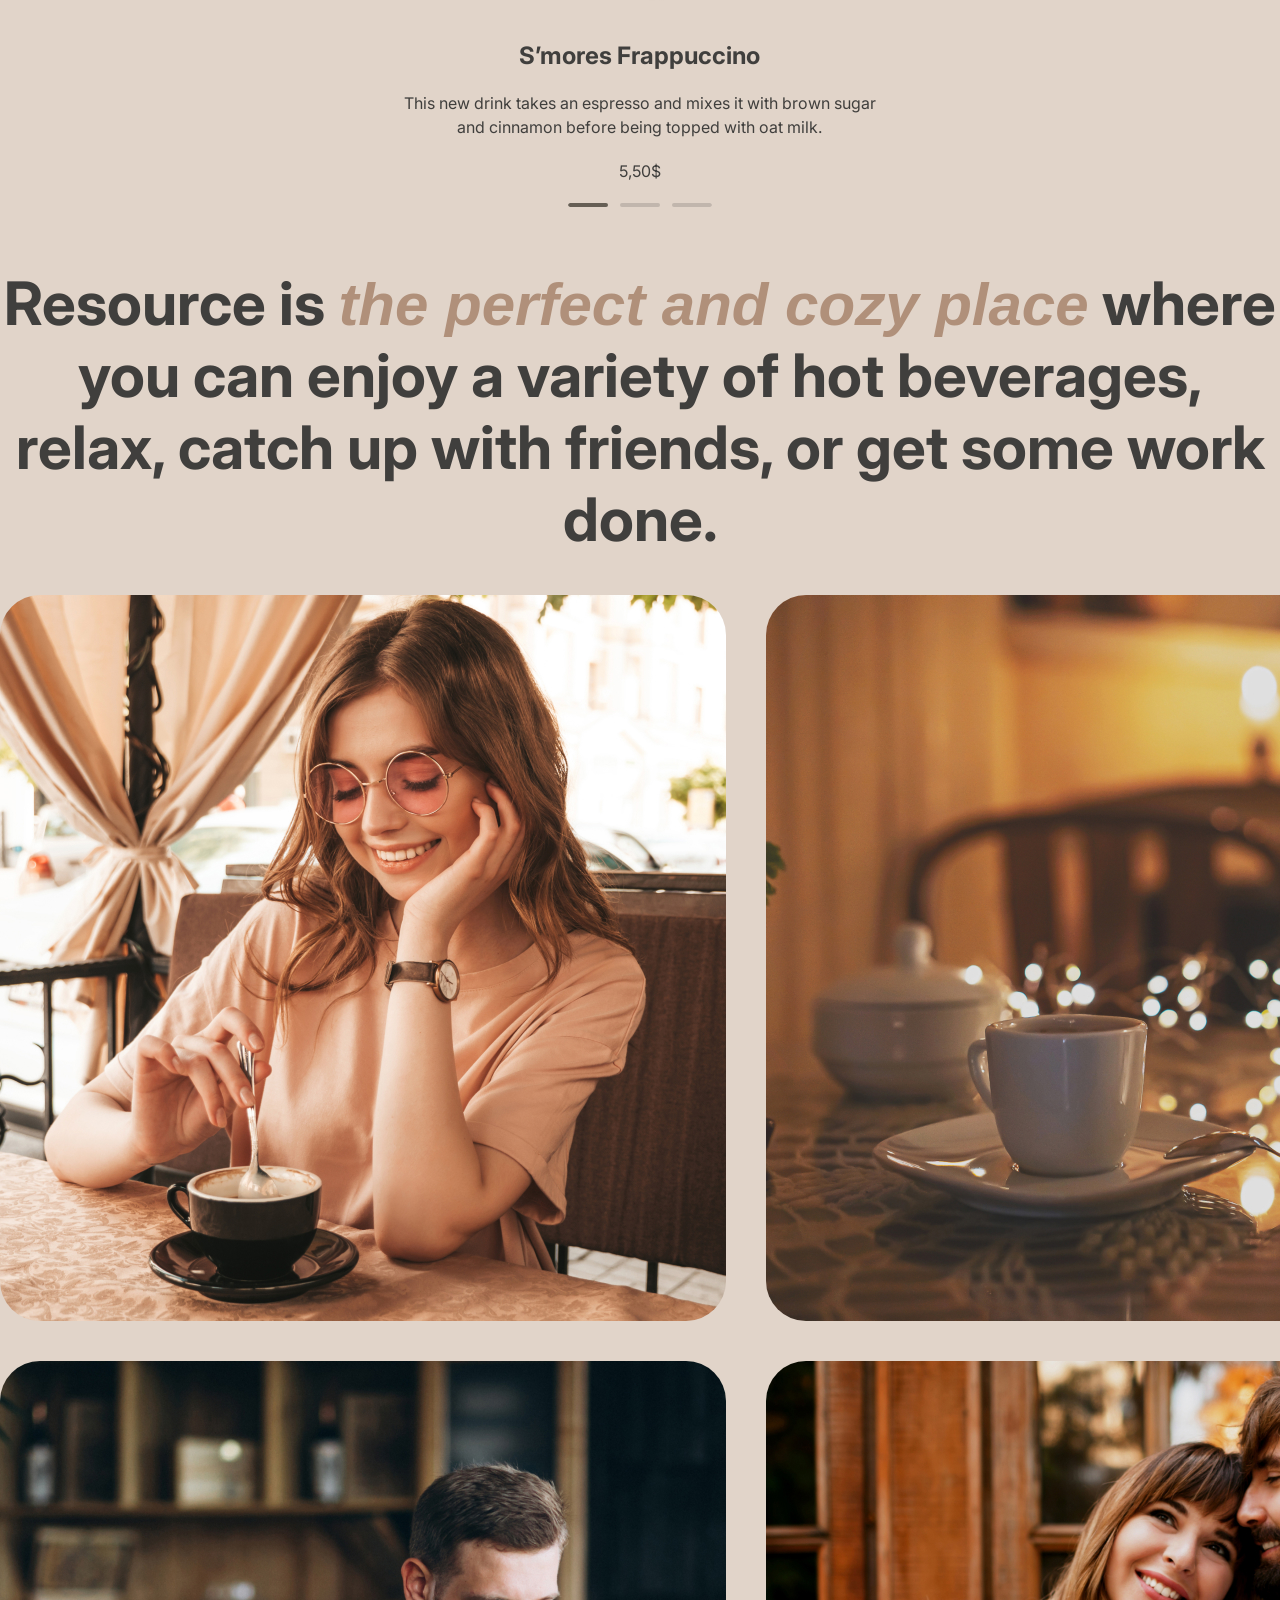
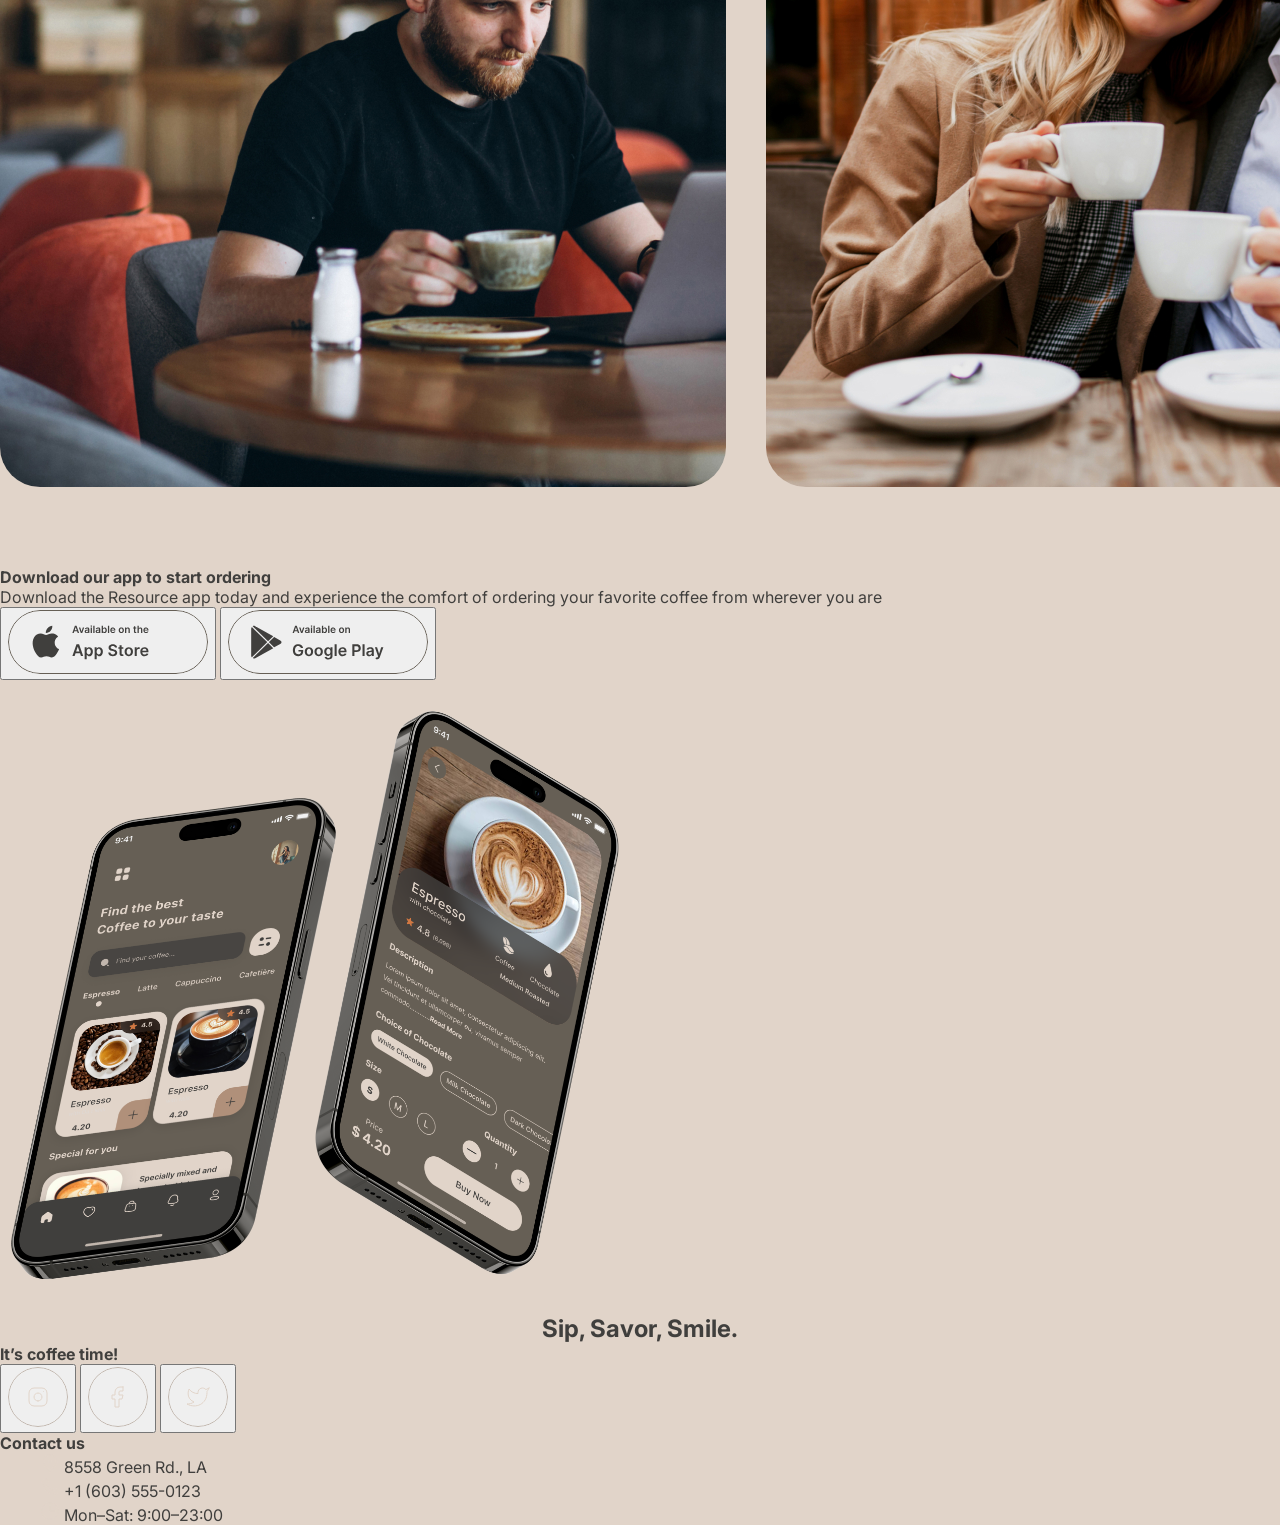
==== commit 51c2a70f: "docs:add info about" ====
--- a/coffe house/index.html
+++ b/coffe house/index.html
@@ -58,6 +58,7 @@
                     </header>
                     <main>
                 <section class="hero">
+                    <div class="video-container">
                     <video class="background-video" autoplay muted loop playsinline>
                         <source src="video.mp4" type="video/mp4">
                     </video>
@@ -68,50 +69,38 @@
                     <a href="#menu" class="menu-button">Menu</a>
                        </div>
                        </div>
+                    </div>
                 </section>
             </div>
         </div>
             <section class="favorite-coffe">
                 <h2>Choose your <span>favorite</span> coffee</h2>
-                <div class="slider-outer-container">
-                    <div class="slider-inner-container">
+                    <div class="slider-container">
                         <button class="button-left" aria-label="Back">
-                            <img src="button-icon-dark-left.svg" alt="left button">
-                        </button>
-                        <button class="button-right" aria-label="Next">
-                            <img src="button-icon-dark-right.svg" alt="right-button">
+                            <img src="arrow-left.svg" alt="left button">
                         </button>
                         <div class="slide-1"><img src="coffee-slider-1.svg" alt="Coffee 1">
                             <h3>S’mores Frappuccino</h3>
-                            <p>This new drink takes an espresso and mixes it with brown sugar and cinnamon before being topped with oat milk.</p>
-                            <p>5,50$</p>
+                            <p class="text-comment">This new drink takes an espresso and mixes it with brown sugar and cinnamon before being topped with oat milk.</p>
+                            <p class="text-comment">5,50$</p>
                             <img src="controls.svg" alt="controls">
                          </div>
-                        <div class="slide-2"><img src="coffee-slider-2.svg" alt="Coffee 2">
-                        <h3>Caramel Macchiato</h3>
-                        <p>Fragrant and unique classic espresso with rich caramel-peanut syrup, with cream under whipped thick foam.</p>
-                        <img src="controls-2.svg" alt="controls2">
-                        <p>5,5$</p>
-                        </div>
-                        <div class="slide-3"><img src="coffee-slider-3.svg" alt="Coffee 3">
-                        <h3>Ice coffee</h3>
-                        <p>A popular summer drink that tones and invigorates. Prepared from coffee, milk and ice.</p>
-                        <p>4,50$</p>
-                        <img src="controls 3.svg" alt="controls3">
+                        <button class="button-right" aria-label="Next">
+                            <img src="arrow-right.svg" alt="right-button">
+                        </button>
+                         </div>
                         </div>
             </section>
             <section class="about">
-                <h3>Resource is <span>the perfect and cozy place</span> where you can enjoy a variety of hot beverages, relax, catch up with friends, or get some work done.</h3>
-                <div class=container-about>
+                <h2>Resource is <span>the perfect and cozy place</span> where you can enjoy a variety of hot beverages, relax, catch up with friends, or get some work done.</h2>
                     <div class="left-column">
-                        <img src="about-1.jpg" alt="girl">
-                        <img src="about-2.jpg" alt="coffee">
+                        <img class="img-1" src="about-1.jpg" alt="girl">
+                        <img class="img-2" src="about-2.jpg" alt="coffee">
                     </div>
                     <div class="right-column">
-                        <img src="about-3.jpg" alt="men">
-                        <img src="about-4.jpg" alt="couple">
+                        <img class="img-3" src="about-3.jpg" alt="men">
+                        <img class="img-4" src="about-4.jpg" alt="couple">
                     </div>
-                </div>
             </section>
             <section class="mobile-app">
                 <div class="container-mobile-app">
--- a/coffe house/style.css
+++ b/coffe house/style.css
@@ -2,7 +2,7 @@
   margin: 0 auto;
   max-width: 1440px;
   scroll-behavior: smooth;
-  outline: 1px solid #000; /*не забыть убрать*/
+  //*outline: 1px solid #000; //*не забыть убрать*/
 }
 body{
   background-color: #E1D4C9;
@@ -92,12 +92,26 @@
 }
 
 .hero {
+  margin: 20px auto 80px auto;
   display: block;
   position: relative;
   max-width: 1440px;
   width: 100%;
-  height: 644px;
+  min-height: 644px;
   overflow: hidden;
+}
+.video-container{
+position: relative;
+display: flex;
+flex-direction: column;
+align-items: center;
+padding: 0px;
+gap: 40px;
+width: 1360px;
+max-width: 1360px;
+height: 799px;
+overflow: hidden;
+border-radius: 40px;
 }
 .background-video{
 position: absolute;
@@ -172,11 +186,89 @@
 border-radius: 100px;
 width: 44px;
 height: 24px;
-font-family: 'Inter';
-font-style: normal;
 font-weight: 600;
 font-size: 16px;
 line-height: 24px;
 text-align: center;
 color: #403F3D;
 }
+.favorite-coffee{
+margin: 20px auto 80px auto;
+display: flex;
+flex-direction: column;
+align-items: center;
+padding: 40px 40px;
+width: 1440px;
+height: auto;
+}
+h2 {
+  margin-bottom: 20px;
+  font-size: 60px;
+  color: #403F3D;
+  text-align: center;
+}
+h2 span {
+  font-style: italic;
+  color: #B0907A;
+}
+
+.slider-container{
+display: flex;
+flex-direction: row;
+align-items: center;
+justify-content: space-between;
+width: 100%;
+}
+
+.slide-1{
+display: flex;
+flex-direction: column;
+align-items: center;
+padding: 0px;
+gap: 20px;
+width: 480px;
+max-width: 480px;
+height: auto;
+margin-bottom: 20px;
+overflow: visible;
+}
+.button-left,
+.button-right {
+display: flex;
+flex-direction: row;
+justify-content: center;
+align-items: center;
+padding: 0px;
+border: 1px solid #665F55;
+border-radius: 100px;
+background: transparent;
+width: 60px;
+height: 60px;
+cursor: pointer;
+}
+h3 {
+font-size: 24px;
+line-height: 125%;
+text-align: center;
+}
+.text-comment{
+  font-size: 16px;
+  line-height: 150%;
+  text-align: center;
+}
+.about {
+  margin: 40px auto 80px auto;
+}
+.left-column,
+.right-column {
+display: grid;
+grid-template-columns: repeat(2, 1fr);
+flex-direction: column;
+gap: 40px;
+width: 100%;
+margin-top: 40px;
+margin-bottom: 40px;
+}
+img {
+  border-radius: 40px;
+}
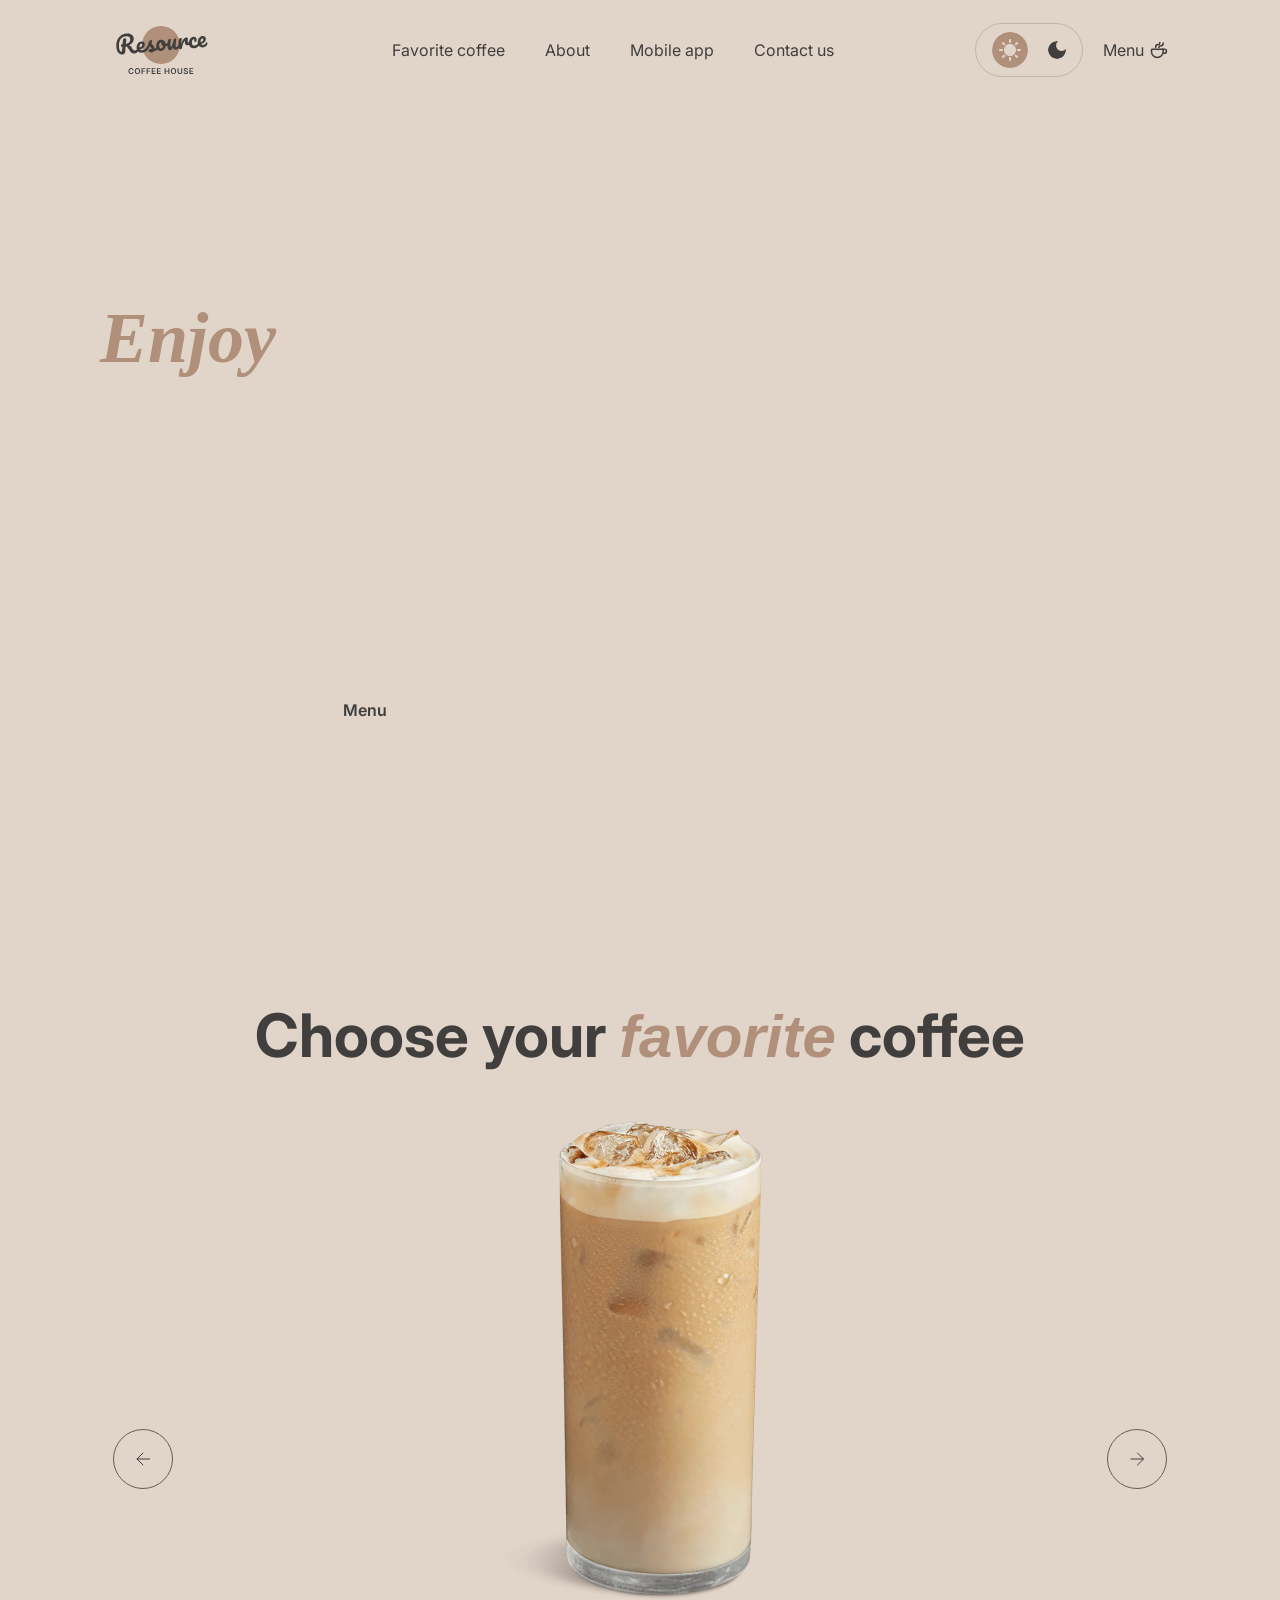
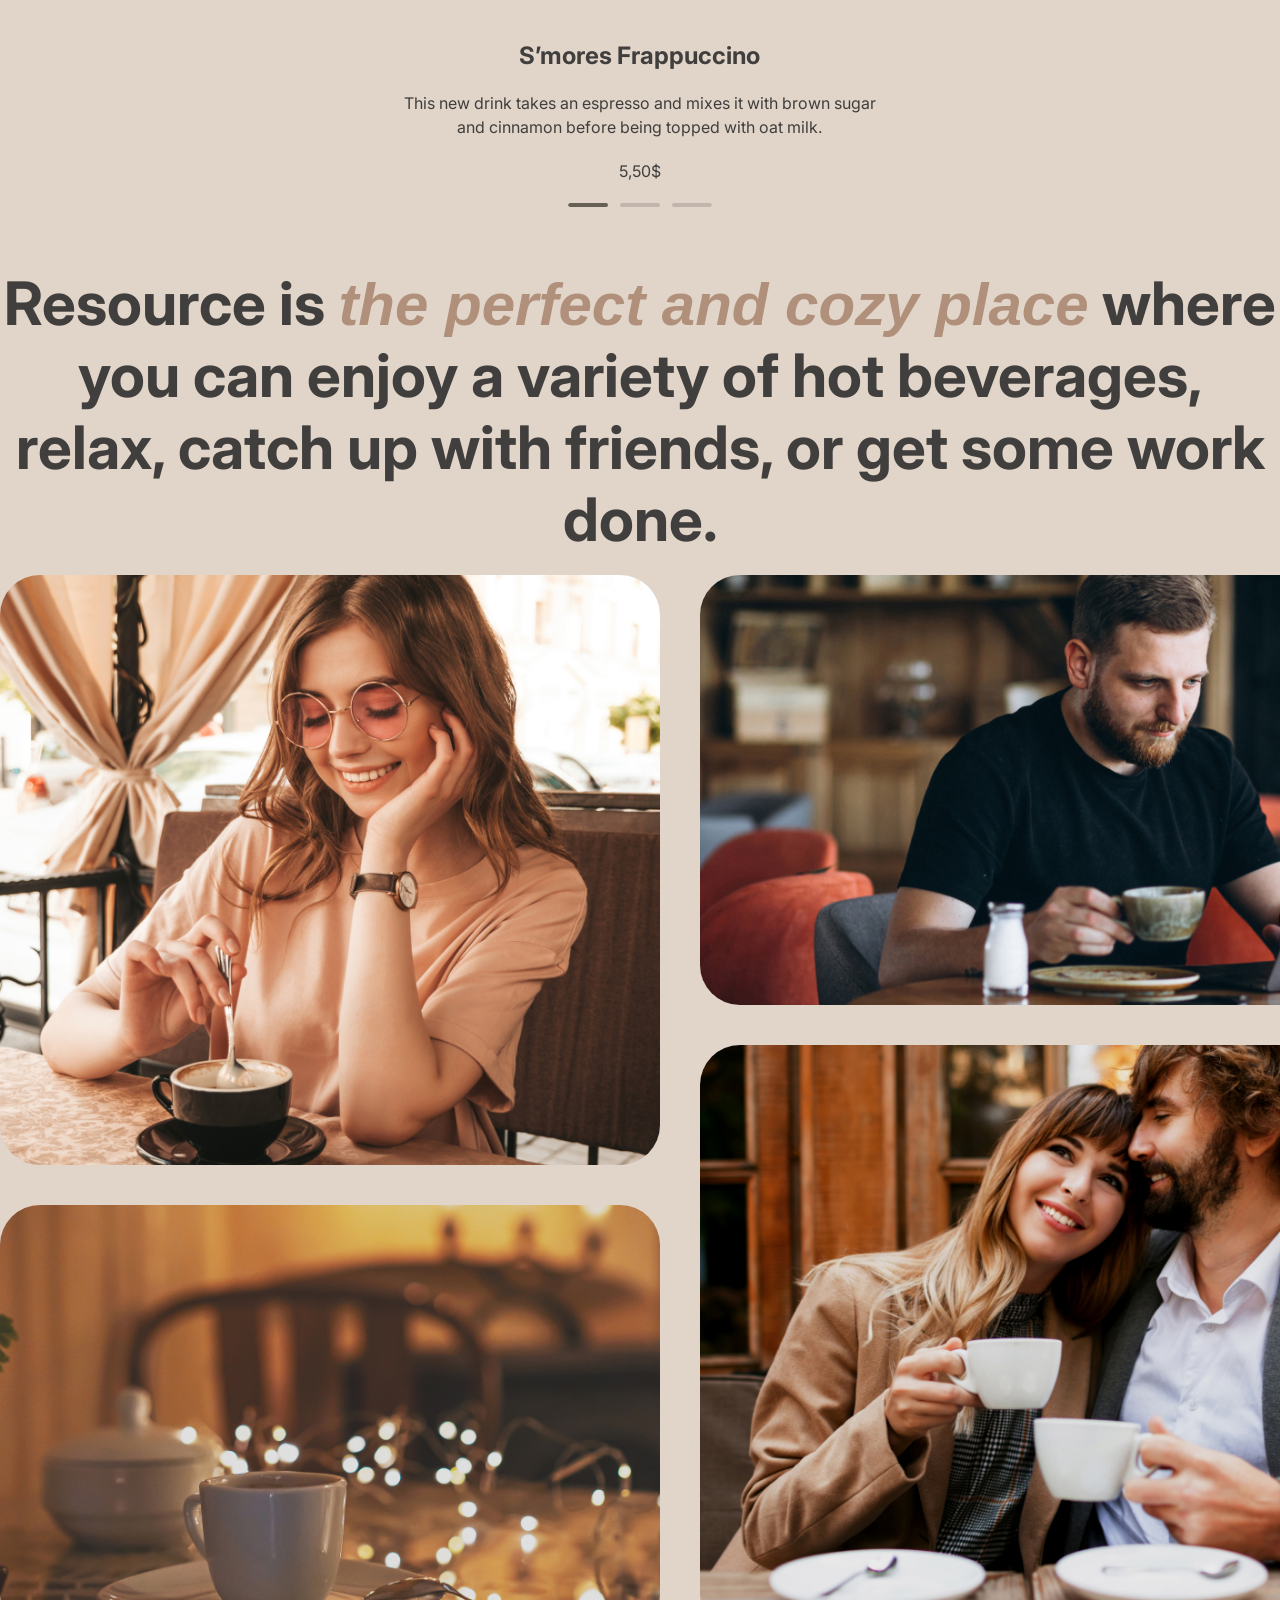
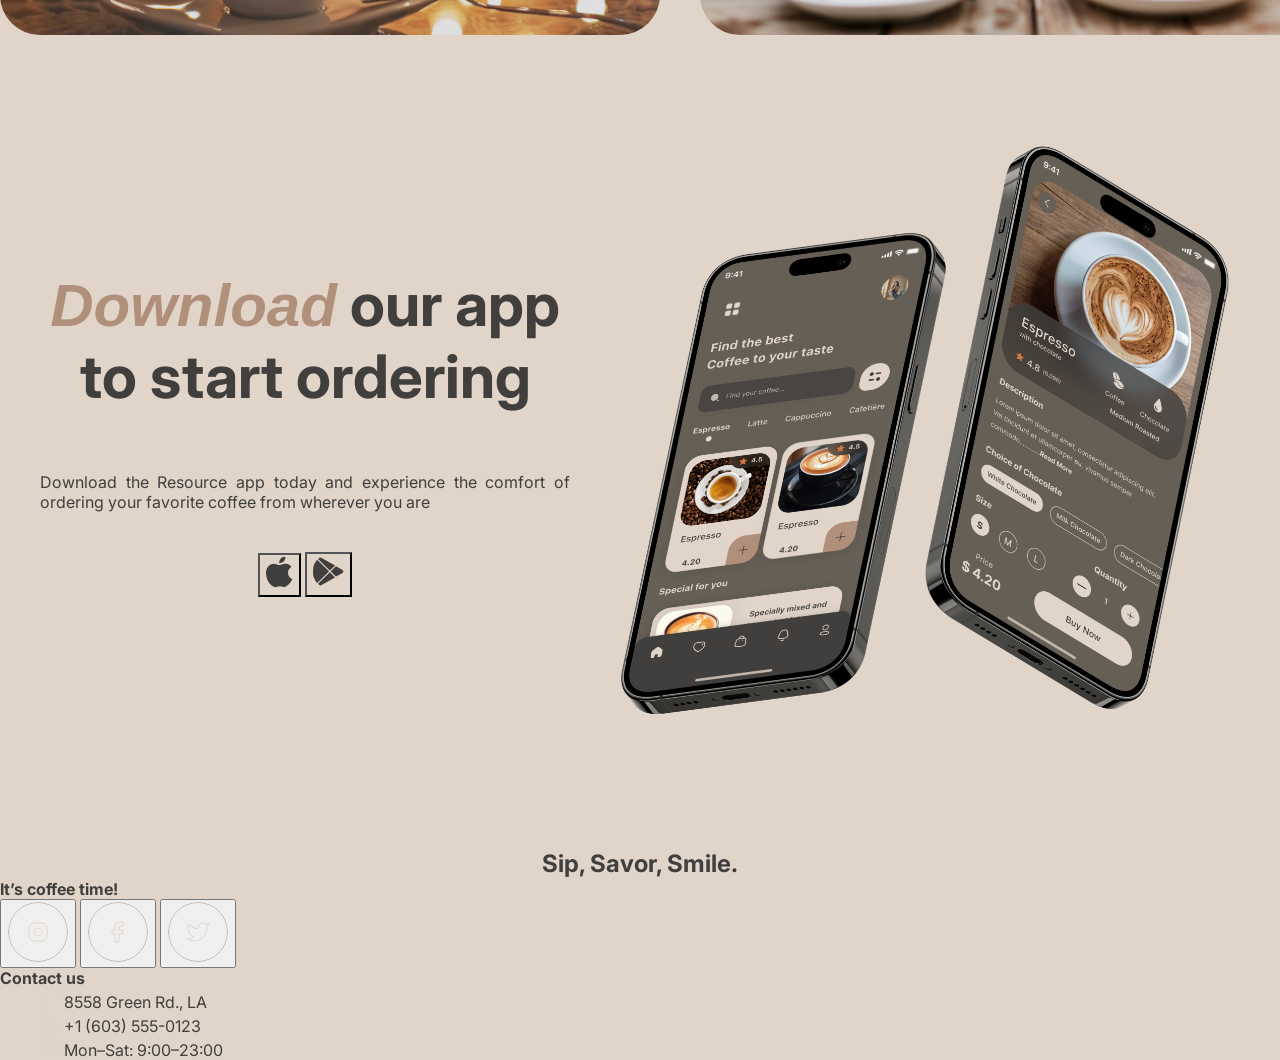
==== commit fd99509a: "docs:add new files" ====
--- a/coffe house/index.html
+++ b/coffe house/index.html
@@ -93,26 +93,28 @@
             </section>
             <section class="about">
                 <h2>Resource is <span>the perfect and cozy place</span> where you can enjoy a variety of hot beverages, relax, catch up with friends, or get some work done.</h2>
-                    <div class="left-column">
-                        <img class="img-1" src="about-1.jpg" alt="girl">
-                        <img class="img-2" src="about-2.jpg" alt="coffee">
+                <div class="container-about">
+                <div class="left-column">
+                        <img src="about-1.jpg" alt="girl" width="660px" height="590px" >
+                        <img src="about-2.jpg" alt="coffee" width="660px" height="430px" >
                     </div>
                     <div class="right-column">
-                        <img class="img-3" src="about-3.jpg" alt="men">
-                        <img class="img-4" src="about-4.jpg" alt="couple">
+                        <img src="about-3.jpg" alt="men" width="660px" height="430px">
+                        <img src="about-4.jpg" alt="couple" width="660px" height="590px">
+                    </div>
                     </div>
             </section>
             <section class="mobile-app">
                 <div class="container-mobile-app">
                     <div class="mobile-left">
-                        <h4><span>Download</span> our app to start ordering</h4>
-                        <p>Download the Resource app today and experience the comfort of ordering your favorite coffee from wherever you are</p>
+                        <h2><span>Download</span> our app to start ordering</h2>
+                        <p class="text-mobile">Download the Resource app today and experience the comfort of ordering your favorite coffee from wherever you are</p>
                         <div class="app-links">
                             <button class="app-store" aria-label="App store">
-                                <img src="app store.svg" alt="app store">
+                                <img src="Icon-apple.svg" alt="app store">
                             </button>
                             <button class="google-play" aria-label="Google play">
-                                <img src="google.svg" alt="google play">
+                                <img src="Icon-google.svg" alt="google play">
                             </button>
                         </div>
                     </div>
--- a/coffe house/style.css
+++ b/coffe house/style.css
@@ -2,7 +2,6 @@
   margin: 0 auto;
   max-width: 1440px;
   scroll-behavior: smooth;
-  //*outline: 1px solid #000; //*не забыть убрать*/
 }
 body{
   background-color: #E1D4C9;
@@ -259,16 +258,66 @@
 .about {
   margin: 40px auto 80px auto;
 }
-.left-column,
-.right-column {
+.container-about {
 display: grid;
 grid-template-columns: repeat(2, 1fr);
-flex-direction: column;
 gap: 40px;
 width: 100%;
-margin-top: 40px;
-margin-bottom: 40px;
 }
 img {
-  border-radius: 40px;
-}
+border-radius: 40px;
+object-fit: cover;
+}
+.left-column,
+.right-column{
+display: flex;
+flex-direction: column;
+gap: 40px;
+width: 100%
+}
+.mobile-app {
+width: 100%;
+display: block;
+margin-bottom: 100px;
+}
+.container-mobile-app{
+  max-width: 1440px;
+  width: 100%;
+  padding: 0 40px;
+  box-sizing: border-box;
+  display: flex;
+  flex-direction: row;
+  justify-content: space-between;
+  align-items: center;
+  gap: 40px;
+}
+.text-mobile{
+  font-size: 16px;
+  font-style: normal;
+  text-align: justify;
+}
+.app-links,{
+display: flex;
+flex-direction: row;
+justify-content: flex-start;
+gap: 20px;
+width: 100%
+margin-left: 0;
+margin-right: auto
+align-items: center;
+}
+.mobile-left{
+display: flex;
+flex-direction: column;
+align-items: flex-start;
+gap: 40px;
+}
+.app-store,
+.google-play {
+font-family: 'Inter';
+font-style: normal;
+font-weight: 600;
+font-size: 16px;
+line-height: 24px;
+background: transparent;
+}
